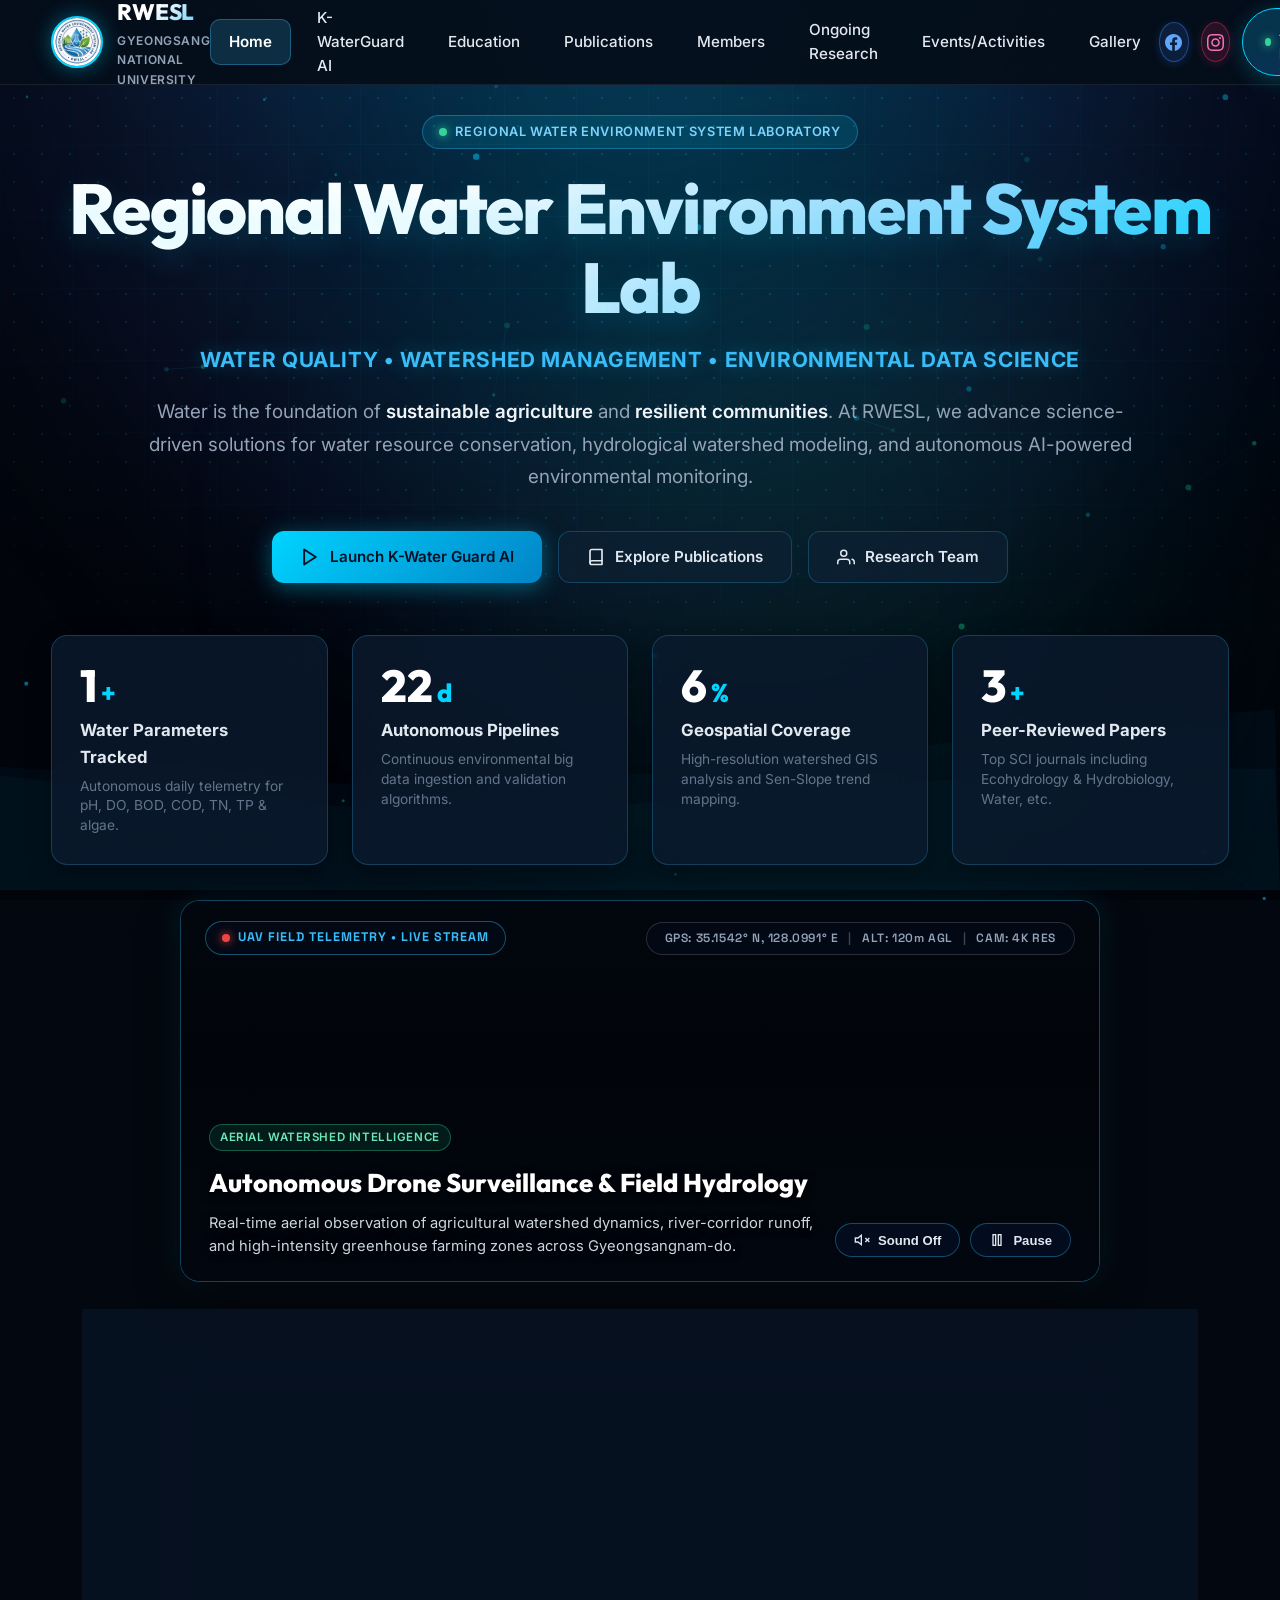
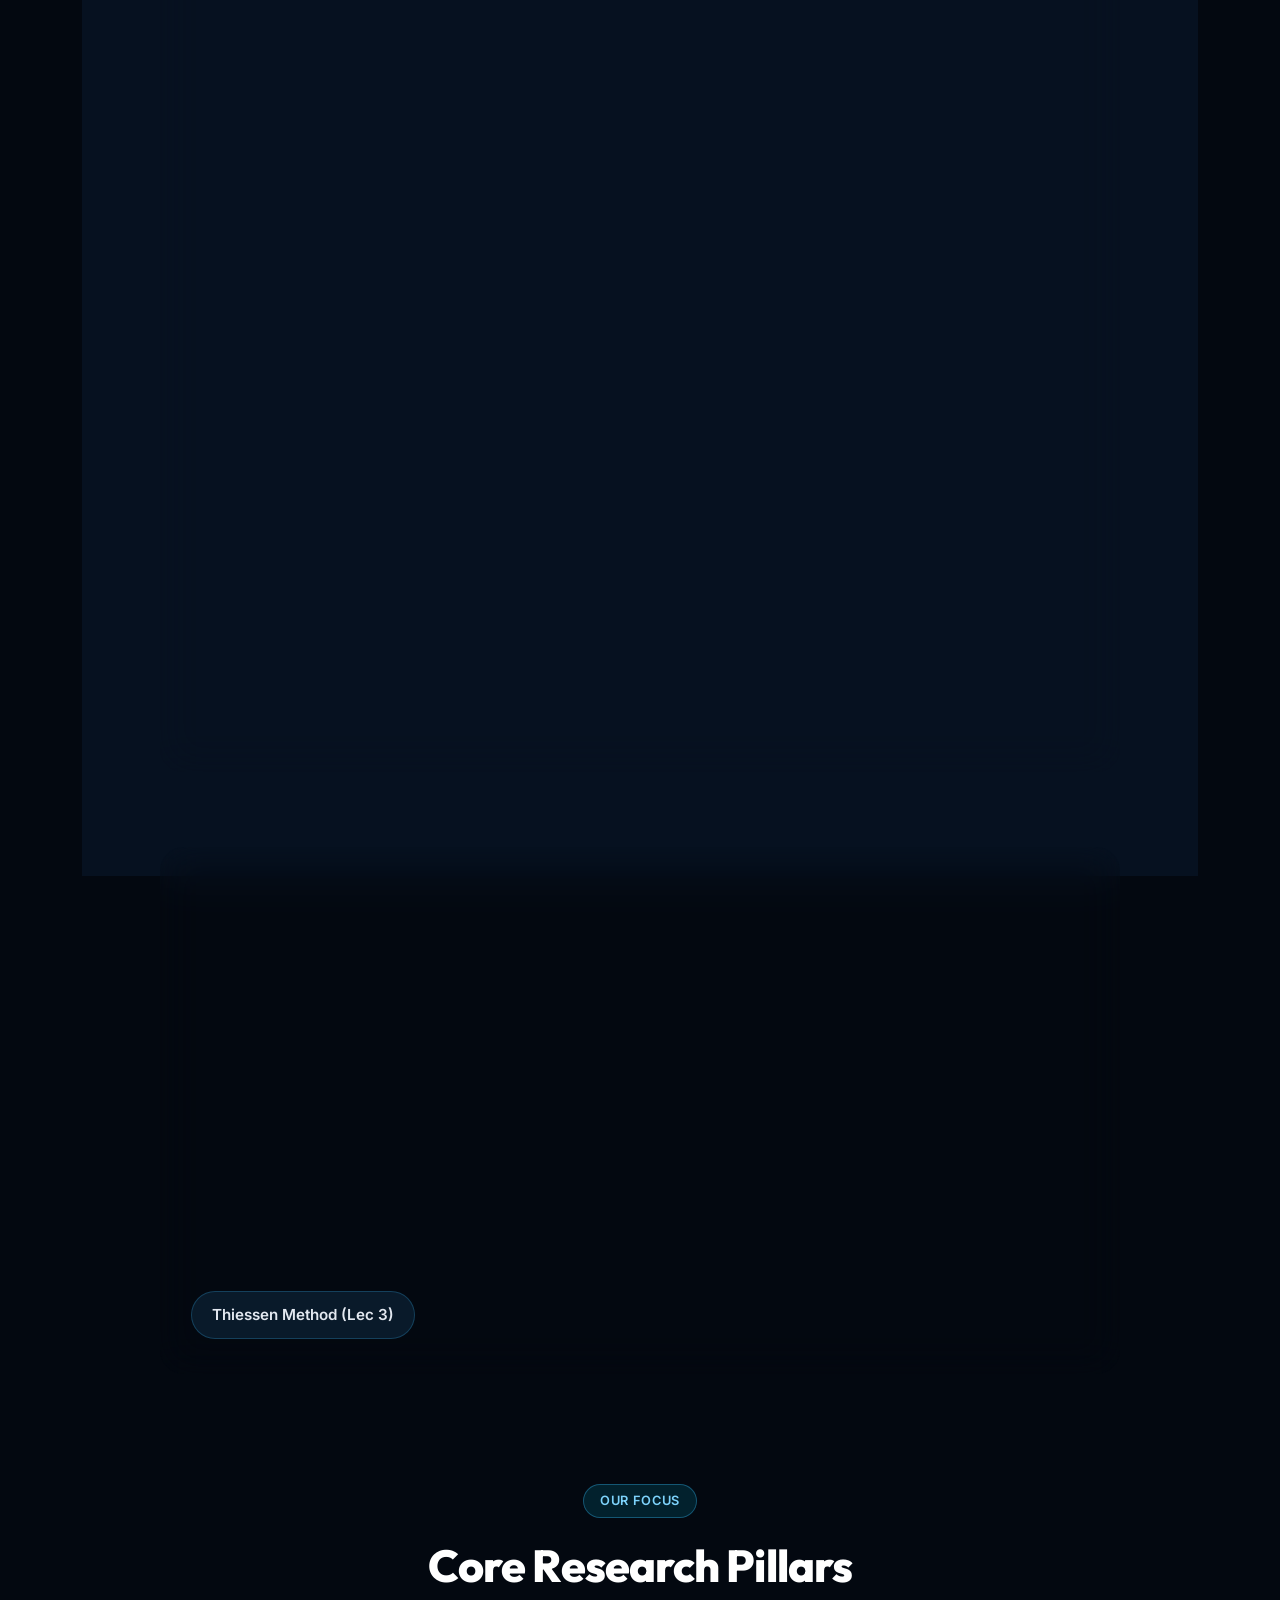
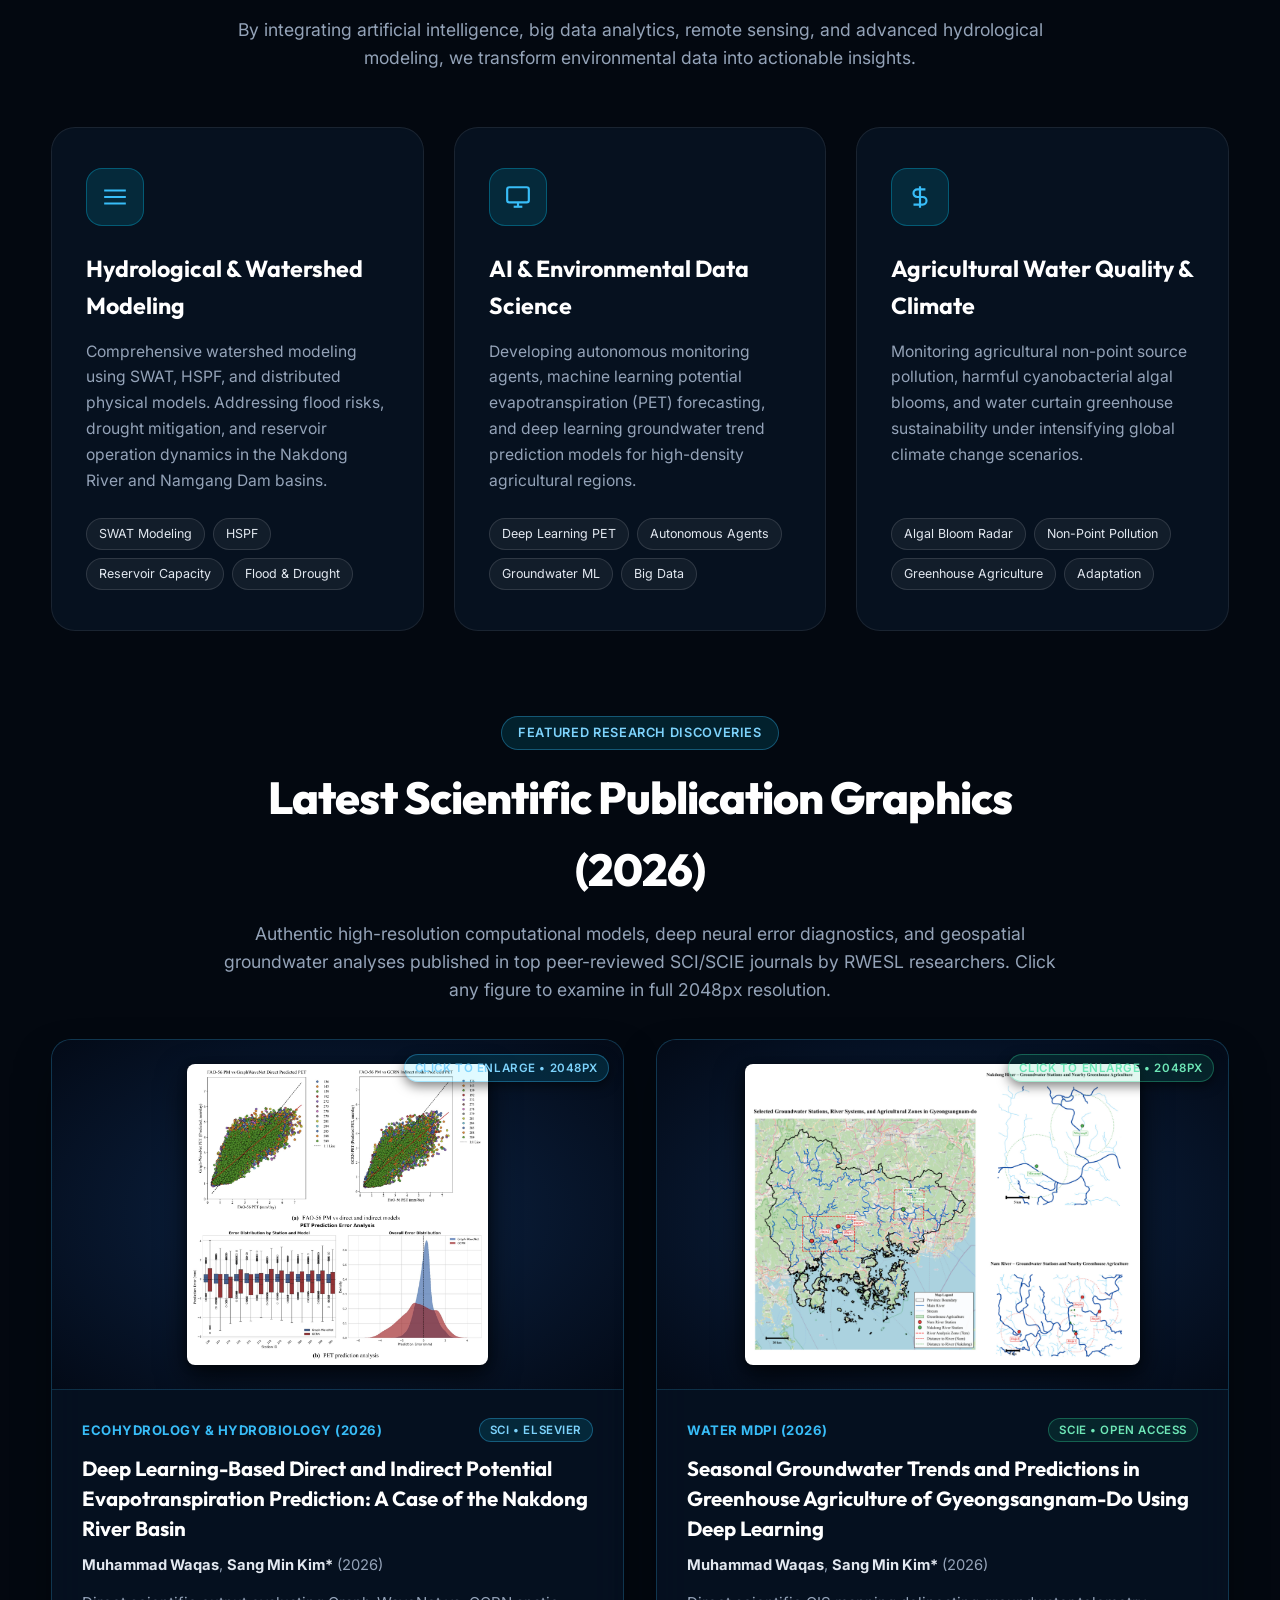
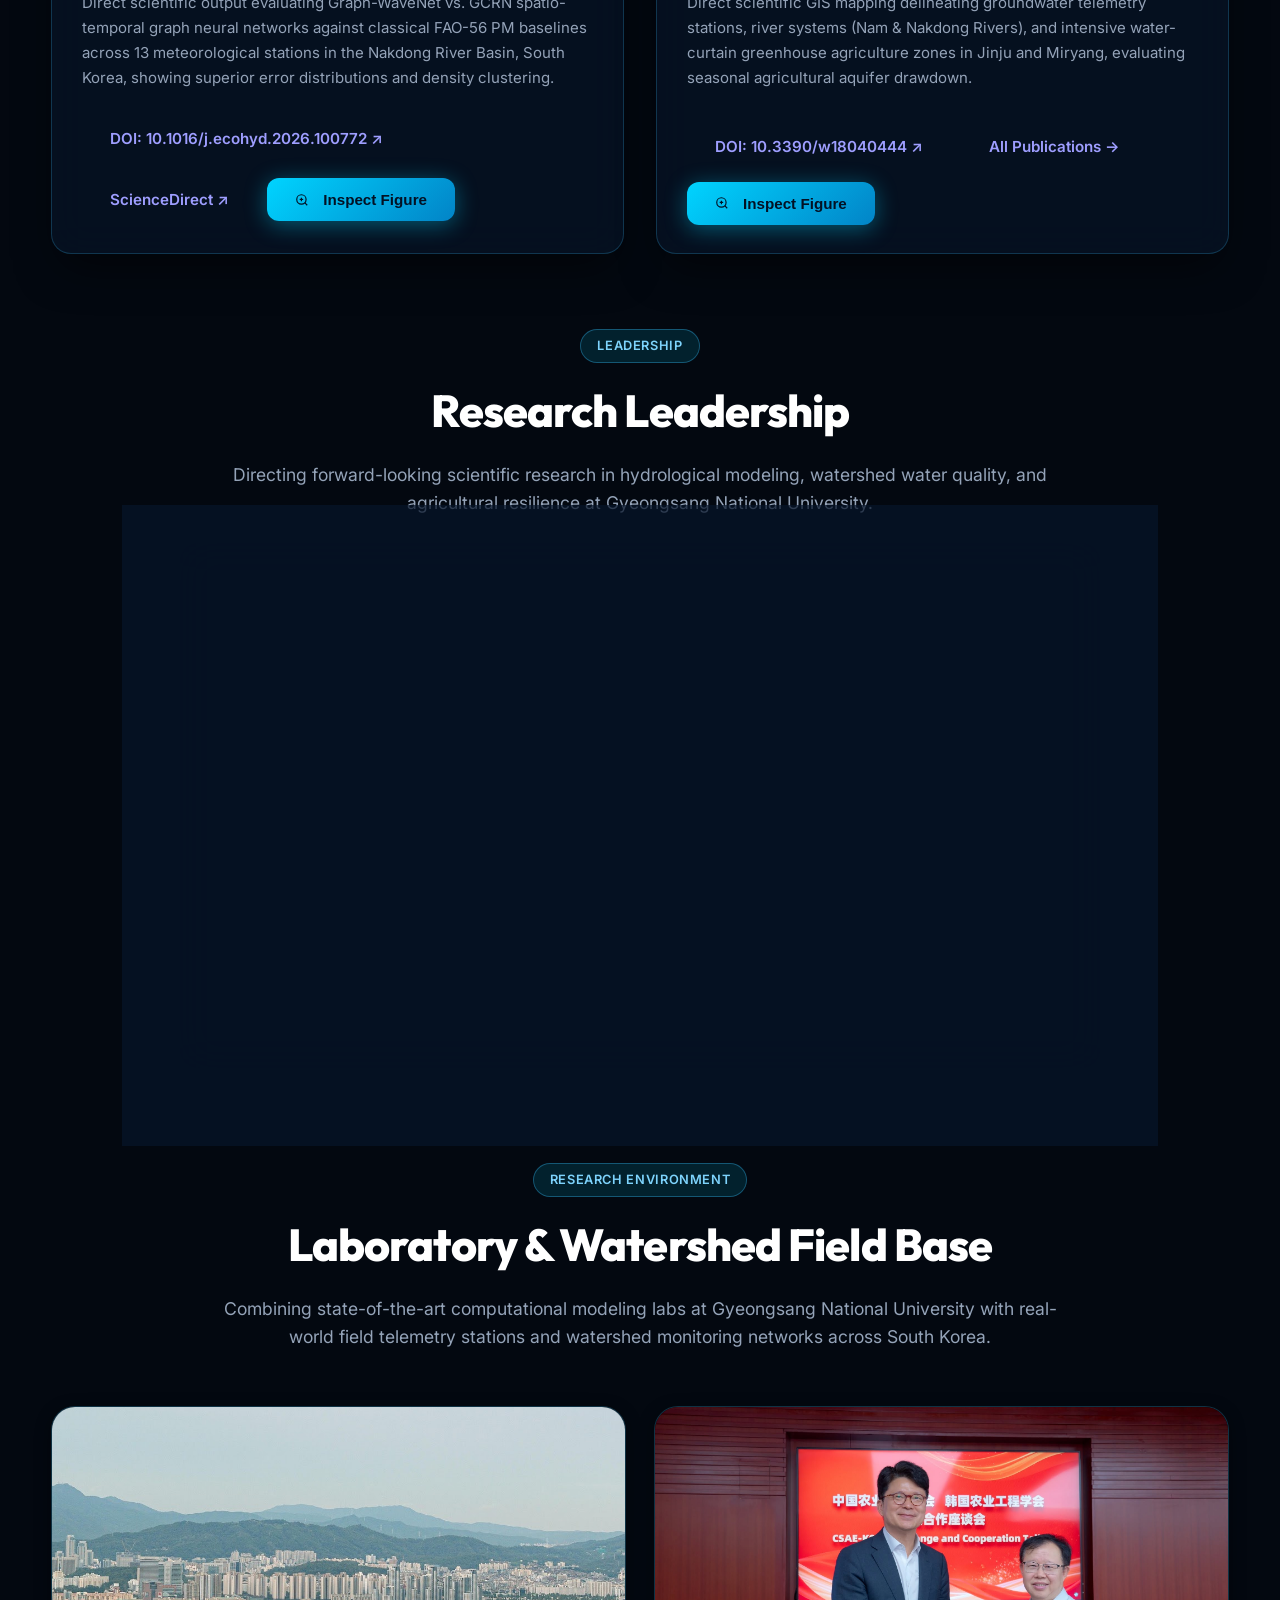
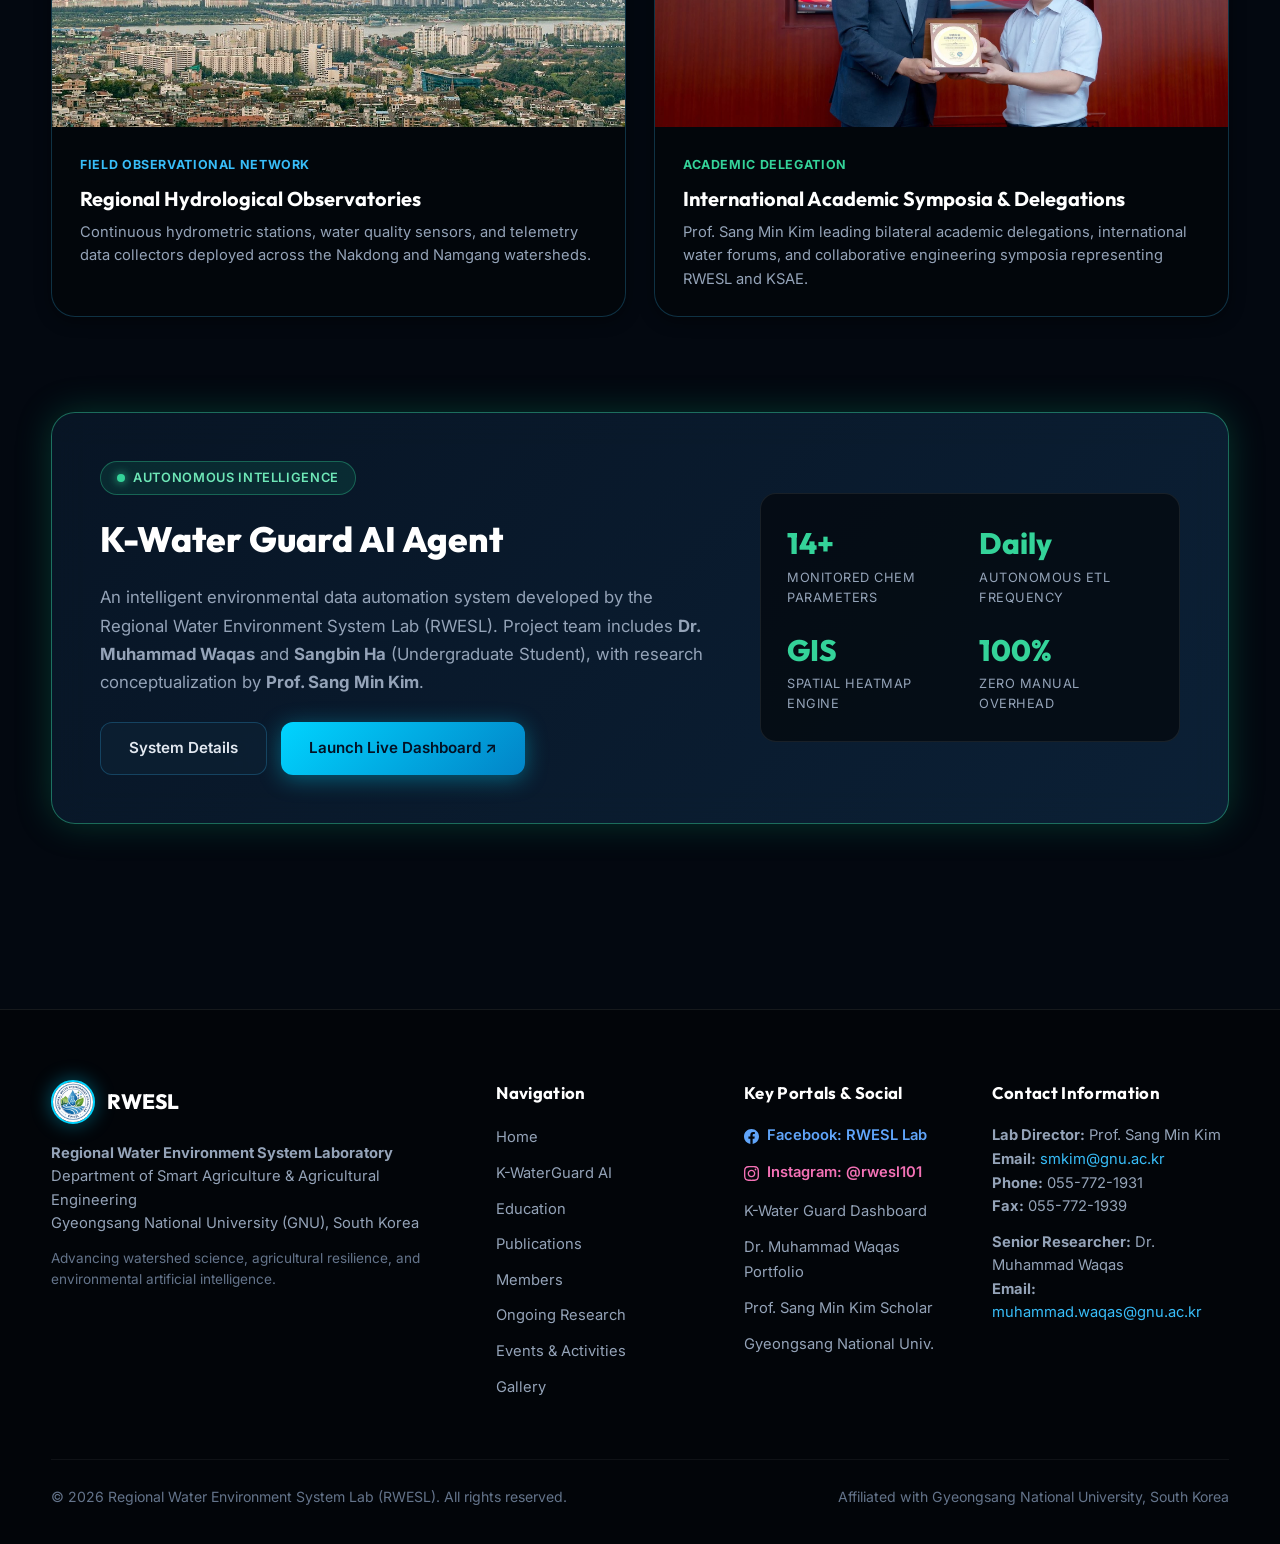
==== index.html @ 177d6a72 "Add Thiessen Polygon Method video, PPT, and Excel; organize compact lecture modules 01-04 with downl" ====
<!DOCTYPE html>
<html lang="en">
<head>
  <meta charset="UTF-8">
  <meta name="viewport" content="width=device-width, initial-scale=1.0">
  <meta name="description" content="Regional Water Environment System Lab (RWESL) at Gyeongsang National University. AI-driven watershed management, hydrological modeling, and agricultural water quality.">
  <title>RWESL | Regional Water Environment System Lab - Gyeongsang National University</title>
  
  <link rel="preconnect" href="https://fonts.googleapis.com">
  <link rel="preconnect" href="https://fonts.gstatic.com" crossorigin>
  <link href="https://fonts.googleapis.com/css2?family=Inter:wght@400;500;600;700&family=Outfit:wght@500;600;700;800;900&family=Space+Grotesk:wght@500;700&display=swap" rel="stylesheet">
  <link rel="stylesheet" href="assets/css/style.css">
  <style>
    /* Specific Home Page Enhancements */
    .hero-section {
      position: relative;
      padding: 30px 0 25px;
      overflow: hidden;
      min-height: auto;
      display: flex;
      flex-direction: column;
      align-items: center;
    }

    .hero-canvas {
      position: absolute;
      bottom: 0;
      left: 0;
      width: 100%;
      height: 100%;
      z-index: 1;
      opacity: 0.7;
      pointer-events: none;
    }

    .hero-content {
      position: relative;
      z-index: 2;
      text-align: center;
      max-width: 1300px;
      margin: 0 auto;
      width: 100%;
    }

    .hero-title {
      font-family: var(--font-heading);
      font-size: clamp(2.6rem, 5.5vw, 4.4rem);
      font-weight: 800;
      line-height: 1.12;
      letter-spacing: -0.025em;
      margin: 20px 0 16px;
      background: linear-gradient(135deg, #ffffff 30%, #7dd3fc 75%, var(--cyan-bright) 100%);
      -webkit-background-clip: text;
      -webkit-text-fill-color: transparent;
      text-shadow: 0 10px 30px rgba(0, 212, 255, 0.15);
    }

    .hero-tagline {
      font-size: 1.3rem;
      font-weight: 700;
      color: var(--cyan);
      letter-spacing: 0.03em;
      margin-bottom: 20px;
      text-transform: uppercase;
      text-shadow: 0 0 20px rgba(0, 212, 255, 0.3);
    }

    .hero-desc {
      font-size: 1.18rem;
      line-height: 1.7;
      color: var(--text-muted);
      max-width: 1000px;
      margin: 0 auto 38px;
    }

    .hero-desc strong {
      color: #f1f5f9;
      font-weight: 600;
    }

    .hero-cta {
      display: flex;
      justify-content: center;
      gap: 16px;
      flex-wrap: wrap;
      margin-bottom: 52px;
    }

    /* Stats Grid - 4 Columns Across Full Width */
    .stats-container {
      display: grid;
      grid-template-columns: repeat(4, 1fr);
      gap: 24px;
      margin-top: 25px;
      width: 100%;
    }

    @media (max-width: 1200px) {
      .stats-container {
        grid-template-columns: repeat(2, 1fr);
      }
    }

    @media (max-width: 640px) {
      .stats-container {
        grid-template-columns: 1fr;
      }
    }

    .stat-box {
      background: var(--bg-card);
      border: 1px solid var(--border-glass);
      border-radius: var(--radius-md);
      padding: 28px;
      backdrop-filter: blur(16px);
      -webkit-backdrop-filter: blur(16px);
      text-align: left;
      transition: var(--transition);
      box-shadow: 0 8px 24px rgba(0, 0, 0, 0.4);
    }

    .stat-box:hover {
      border-color: var(--border-glow);
      transform: translateY(-4px);
      box-shadow: var(--shadow-glow);
    }

    .stat-number {
      font-family: var(--font-heading);
      font-size: 2.8rem;
      font-weight: 800;
      color: #ffffff;
      line-height: 1;
      margin-bottom: 8px;
      display: flex;
      align-items: baseline;
      gap: 4px;
    }

    .stat-suffix {
      color: var(--cyan-bright);
      font-size: 1.6rem;
    }

    .stat-title {
      font-weight: 700;
      color: var(--text-secondary);
      font-size: 1.05rem;
      margin-bottom: 6px;
    }

    .stat-detail {
      font-size: 0.86rem;
      color: var(--text-dim);
      line-height: 1.45;
    }

    /* Section Styling */
    .section-py {
      padding: 85px 0;
      position: relative;
    }

    .section-header {
      text-align: center;
      max-width: 860px;
      margin: 0 auto 55px;
    }

    .section-title {
      font-family: var(--font-heading);
      font-size: clamp(2.2rem, 3.5vw, 3rem);
      font-weight: 800;
      letter-spacing: -0.02em;
      color: #ffffff;
      margin-top: 12px;
      margin-bottom: 14px;
    }

    .section-subtitle {
      font-size: 1.1rem;
      color: var(--text-muted);
      line-height: 1.6;
    }

    /* Pillars Grid - 3 Large Columns */
    .pillars-grid {
      display: grid;
      grid-template-columns: repeat(3, 1fr);
      gap: 30px;
      width: 100%;
    }

    @media (max-width: 1080px) {
      .pillars-grid {
        grid-template-columns: 1fr;
      }
    }

    .pillar-card {
      background: var(--bg-surface);
      border: 1px solid var(--border-subtle);
      border-radius: var(--radius-lg);
      padding: 40px 34px;
      backdrop-filter: blur(16px);
      -webkit-backdrop-filter: blur(16px);
      transition: var(--transition);
      position: relative;
      display: flex;
      flex-direction: column;
    }

    .pillar-card:hover {
      border-color: var(--border-glow);
      transform: translateY(-5px);
      box-shadow: var(--shadow-glow);
    }

    .pillar-icon {
      width: 58px;
      height: 58px;
      border-radius: 16px;
      background: rgba(0, 212, 255, 0.12);
      border: 1px solid rgba(0, 212, 255, 0.3);
      display: flex;
      align-items: center;
      justify-content: center;
      color: var(--cyan);
      margin-bottom: 24px;
    }

    .pillar-title {
      font-family: var(--font-heading);
      font-size: 1.45rem;
      font-weight: 700;
      color: #ffffff;
      margin-bottom: 14px;
    }

    .pillar-text {
      color: var(--text-muted);
      font-size: 0.98rem;
      line-height: 1.65;
      margin-bottom: 24px;
      flex-grow: 1;
    }

    .pillar-tags {
      display: flex;
      flex-wrap: wrap;
      gap: 8px;
    }

    .pillar-tag {
      font-size: 0.78rem;
      padding: 5px 12px;
      background: rgba(255, 255, 255, 0.05);
      border: 1px solid rgba(255, 255, 255, 0.12);
      border-radius: var(--radius-pill);
      color: var(--text-secondary);
    }

    /* Agent Live Banner Section */
    .agent-highlight-banner {
      background: linear-gradient(135deg, rgba(8, 22, 38, 0.94) 0%, rgba(12, 34, 56, 0.94) 100%);
      border: 1px solid var(--border-emerald);
      border-radius: var(--radius-lg);
      padding: 48px;
      display: grid;
      grid-template-columns: 1.6fr 1.1fr;
      gap: 50px;
      align-items: center;
      box-shadow: var(--shadow-emerald);
      backdrop-filter: blur(18px);
      -webkit-backdrop-filter: blur(18px);
    }

    .agent-banner-left h3 {
      font-family: var(--font-heading);
      font-size: 2.2rem;
      font-weight: 800;
      color: #ffffff;
      margin: 16px 0;
    }

    .agent-banner-left p {
      color: var(--text-muted);
      font-size: 1.05rem;
      line-height: 1.68;
      margin-bottom: 26px;
    }

    .agent-banner-stats {
      display: grid;
      grid-template-columns: 1fr 1fr;
      gap: 18px;
      background: rgba(4, 9, 14, 0.75);
      border: 1px solid var(--border-subtle);
      border-radius: var(--radius-md);
      padding: 26px;
    }

    .agent-metric-item {
      display: flex;
      flex-direction: column;
    }

    .agent-metric-val {
      font-family: var(--font-heading);
      font-size: 1.85rem;
      font-weight: 800;
      color: var(--emerald-bright);
    }

    .agent-metric-lbl {
      font-size: 0.8rem;
      color: var(--text-muted);
      text-transform: uppercase;
      letter-spacing: 0.04em;
    }

    /* Leadership Preview Grid on Home */
    .leadership-strip {
      display: grid;
      grid-template-columns: 1fr 1fr;
      gap: 30px;
      margin-top: 40px;
      width: 100%;
    }

    .lead-card {
      background: var(--bg-surface);
      border: 1px solid var(--border-glass);
      border-radius: var(--radius-md);
      padding: 28px;
      display: flex;
      align-items: center;
      gap: 24px;
      backdrop-filter: blur(16px);
      -webkit-backdrop-filter: blur(16px);
      transition: var(--transition);
    }

    .lead-card:hover {
      border-color: var(--cyan);
      transform: translateY(-4px);
      box-shadow: var(--shadow-glow);
    }

    .lead-avatar-wrap {
      width: 95px;
      height: 95px;
      border-radius: 20px;
      overflow: hidden;
      border: 2px solid var(--cyan-bright);
      box-shadow: 0 0 18px rgba(0, 212, 255, 0.3);
      flex-shrink: 0;
    }

    .lead-avatar-img {
      width: 100%;
      height: 100%;
      object-fit: cover;
    }

    @media (max-width: 992px) {
      .agent-highlight-banner {
        grid-template-columns: 1fr;
      }
      .leadership-strip {
        grid-template-columns: 1fr;
      }
    }
  </style>
</head>
<body>

  <!-- Full Screen Modern Hydrological & Telemetry Background -->
  <div class="page-bg-system">
    <canvas id="ambientCanvas"></canvas>
    <div class="bg-topo-overlay"></div>
    <div class="bg-radial-glow"></div>
    <div class="bg-secondary-glow"></div>
    <div class="bg-mesh-grid"></div>
  </div>

  <!-- Top Navigation Bar -->
  <header class="site-header">
    <div class="container">
      <div class="nav-wrap">
        <a href="index.html" class="brand-link">
          <img src="assets/images/rwesl_logo_circle.png" alt="RWESL Logo" class="brand-logo-img">
          <div class="brand-info">
            <span class="brand-title">RWESL</span>
            <span class="brand-sub">Gyeongsang National University</span>
          </div>
        </a>

        <ul class="nav-links">
          <li class="nav-item active"><a href="index.html">Home</a></li>
          <li class="nav-item"><a href="k-waterguard-ai.html">K-WaterGuard AI</a></li>
          <li class="nav-item"><a href="education.html">Education</a></li>
          <li class="nav-item"><a href="publications.html">Publications</a></li>
          <li class="nav-item"><a href="members.html">Members</a></li>
          <li class="nav-item"><a href="ongoing-research.html">Ongoing Research</a></li>
          <li class="nav-item"><a href="events.html">Events/Activities</a></li>
          <li class="nav-item"><a href="gallery.html">Gallery</a></li>
        </ul>

        <div class="nav-actions">
          <a href="https://www.facebook.com/profile.php?id=61585237073673" target="_blank" rel="noopener noreferrer" class="btn-nav-social" title="Follow RWESL on Facebook" aria-label="RWESL Facebook Page">
            <svg width="17" height="17" viewBox="0 0 24 24" fill="currentColor">
              <path d="M24 12.073c0-6.627-5.373-12-12-12s-12 5.373-12 12c0 5.99 4.388 10.954 10.125 11.854v-8.385H7.078v-3.47h3.047V9.43c0-3.007 1.792-4.669 4.533-4.669 1.312 0 2.686.235 2.686.235v2.953H15.83c-1.491 0-1.956.925-1.956 1.874v2.25h3.328l-.532 3.47h-2.796v8.385C19.612 23.027 24 18.062 24 12.073z"/>
            </svg>
          </a>
          <a href="https://www.instagram.com/rwesl101/" target="_blank" rel="noopener noreferrer" class="btn-nav-social btn-nav-insta" title="Follow RWESL on Instagram" aria-label="RWESL Instagram Page">
            <svg width="17" height="17" viewBox="0 0 24 24" fill="currentColor">
              <path d="M12 2.163c3.204 0 3.584.012 4.85.07 3.252.148 4.771 1.691 4.919 4.919.058 1.265.069 1.645.069 4.849 0 3.205-.012 3.584-.069 4.849-.149 3.225-1.664 4.771-4.919 4.919-1.266.058-1.644.07-4.85.07-3.204 0-3.584-.012-4.849-.07-3.26-.149-4.771-1.699-4.919-4.92-.058-1.265-.07-1.644-.07-4.849 0-3.204.013-3.583.07-4.849.149-3.227 1.664-4.771 4.919-4.919 1.266-.057 1.645-.069 4.849-.069zm0-2.163c-3.259 0-3.667.014-4.947.072-4.358.2-6.78 2.618-6.98 6.98-.059 1.281-.073 1.689-.073 4.948 0 3.259.014 3.668.072 4.948.2 4.358 2.618 6.78 6.98 6.98 1.281.058 1.689.072 4.948.072 3.259 0 3.668-.014 4.948-.072 4.354-.2 6.782-2.618 6.979-6.98.059-1.28.073-1.689.073-4.948 0-3.259-.014-3.667-.072-4.947-.196-4.354-2.617-6.78-6.979-6.98-1.281-.059-1.69-.073-4.949-.073zm0 5.838c-3.403 0-6.162 2.759-6.162 6.162s2.759 6.163 6.162 6.163 6.162-2.759 6.162-6.163c0-3.403-2.759-6.162-6.162-6.162zm0 10.162c-2.209 0-4-1.79-4-4 0-2.209 1.791-4 4-4s4 1.791 4 4c0 2.21-1.791 4-4 4zm6.406-11.845c-.796 0-1.441.645-1.441 1.44s.645 1.44 1.441 1.44c.795 0 1.439-.645 1.439-1.44s-.644-1.44-1.439-1.44z"/>
            </svg>
          </a>
          <a href="https://muhammadwaqas07171991-tech.github.io/k-waterguard-dashboard/" target="_blank" rel="noopener noreferrer" class="btn-nav-agent">
            <span class="pulse-indicator"></span>
            AI Agent Dashboard
          </a>
        </div>
      </div>
    </div>
  </header>

  <main class="main-content">
    


    <!-- Hero Section -->
    <section class="hero-section">
      <canvas id="waveCanvas" class="hero-canvas"></canvas>

      <div class="container hero-content">
        <div class="badge badge-cyan">
          <span class="pulse-indicator"></span>
          Regional Water Environment System Laboratory
        </div>

        <h1 class="hero-title">Regional Water Environment System Lab</h1>
        <div class="hero-tagline">Water Quality • Watershed Management • Environmental Data Science</div>

        <p class="hero-desc">
          Water is the foundation of <strong>sustainable agriculture</strong> and <strong>resilient communities</strong>. At RWESL, we advance science-driven solutions for water resource conservation, hydrological watershed modeling, and autonomous AI-powered environmental monitoring.
        </p>

        <div class="hero-cta">
          <a href="https://muhammadwaqas07171991-tech.github.io/k-waterguard-dashboard/" target="_blank" rel="noopener noreferrer" class="btn btn-primary">
            <svg width="20" height="20" viewBox="0 0 24 24" fill="none" stroke="currentColor" stroke-width="2.2" stroke-linecap="round" stroke-linejoin="round">
              <polygon points="5 3 19 12 5 21 5 3"/>
            </svg>
            Launch K-Water Guard AI
          </a>
          <a href="publications.html" class="btn btn-secondary">
            <svg width="18" height="18" viewBox="0 0 24 24" fill="none" stroke="currentColor" stroke-width="2.2" stroke-linecap="round" stroke-linejoin="round">
              <path d="M4 19.5A2.5 2.5 0 0 1 6.5 17H20"/>
              <path d="M6.5 2H20v20H6.5A2.5 2.5 0 0 1 4 19.5v-15A2.5 2.5 0 0 1 6.5 2z"/>
            </svg>
            Explore Publications
          </a>
          <a href="members.html" class="btn btn-secondary">
            <svg width="18" height="18" viewBox="0 0 24 24" fill="none" stroke="currentColor" stroke-width="2" stroke-linecap="round" stroke-linejoin="round">
              <path d="M17 21v-2a4 4 0 0 0-4-4H5a4 4 0 0 0-4 4v2"/>
              <circle cx="9" cy="7" r="4"/>
              <path d="M23 21v-2a4 4 0 0 0-3-3.87"/>
            </svg>
            Research Team
          </a>
        </div>

        <!-- 4 Stats Counters Spanning Full Width -->
        <div class="stats-container">
          <div class="stat-box">
            <div class="stat-number"><span class="counter" data-target="14">0</span><span class="stat-suffix">+</span></div>
            <div class="stat-title">Water Parameters Tracked</div>
            <div class="stat-detail">Autonomous daily telemetry for pH, DO, BOD, COD, TN, TP & algae.</div>
          </div>

          <div class="stat-box">
            <div class="stat-number"><span class="counter" data-target="365">0</span><span class="stat-suffix">d</span></div>
            <div class="stat-title">Autonomous Pipelines</div>
            <div class="stat-detail">Continuous environmental big data ingestion and validation algorithms.</div>
          </div>

          <div class="stat-box">
            <div class="stat-number"><span class="counter" data-target="100">0</span><span class="stat-suffix">%</span></div>
            <div class="stat-title">Geospatial Coverage</div>
            <div class="stat-detail">High-resolution watershed GIS analysis and Sen-Slope trend mapping.</div>
          </div>

          <div class="stat-box">
            <div class="stat-number"><span class="counter" data-target="50">0</span><span class="stat-suffix">+</span></div>
            <div class="stat-title">Peer-Reviewed Papers</div>
            <div class="stat-detail">Top SCI journals including Ecohydrology & Hydrobiology, Water, etc.</div>
          </div>
        </div>
      </div>
    </section>

    <!-- Aerial Drone & Watershed Field Telemetry Showcase -->
    <section class="drone-video-section">
      <div class="container">
        <div class="drone-video-card">
          <div class="drone-video-wrapper">
            <video class="drone-video-player" id="dronePlayer" autoplay loop muted playsinline preload="auto">
              <source src="assets/videos/bg-drone.mp4" type="video/mp4">
              Your browser does not support the video tag.
            </video>
            
            <!-- Tech HUD Telemetry Overlays -->
            <div class="drone-hud-top">
              <div class="drone-hud-badge">
                <span class="live-rec-dot"></span>
                <span>UAV FIELD TELEMETRY • LIVE STREAM</span>
              </div>
              <div class="drone-hud-coords">
                <span>GPS: 35.1542° N, 128.0991° E</span>
                <span class="hud-sep">|</span>
                <span>ALT: 120m AGL</span>
                <span class="hud-sep">|</span>
                <span>CAM: 4K RES</span>
              </div>
            </div>

            <div class="drone-hud-bottom">
              <div class="drone-hud-info">
                <div class="badge badge-emerald" style="font-size: 0.72rem; padding: 3px 10px; margin-bottom: 6px;">Aerial Watershed Intelligence</div>
                <h3 class="drone-hud-title">Autonomous Drone Surveillance & Field Hydrology</h3>
                <p class="drone-hud-desc">
                  Real-time aerial observation of agricultural watershed dynamics, river-corridor runoff, and high-intensity greenhouse farming zones across Gyeongsangnam-do.
                </p>
              </div>
              <div class="drone-hud-controls">
                <button class="drone-btn" id="droneMuteBtn" onclick="toggleDroneAudio()" title="Toggle Audio">
                  <svg width="16" height="16" viewBox="0 0 24 24" fill="none" stroke="currentColor" stroke-width="2" id="droneMuteIcon">
                    <path d="M11 5L6 9H2v6h4l5 4V5z"/>
                    <line x1="23" y1="9" x2="17" y2="15"/>
                    <line x1="17" y1="9" x2="23" y2="15"/>
                  </svg>
                  <span id="droneMuteText">Sound Off</span>
                </button>
                <button class="drone-btn" id="dronePlayBtn" onclick="toggleDronePlay()" title="Play/Pause">
                  <svg width="16" height="16" viewBox="0 0 24 24" fill="none" stroke="currentColor" stroke-width="2" id="dronePlayIcon">
                    <rect x="6" y="4" width="4" height="16"></rect>
                    <rect x="14" y="4" width="4" height="16"></rect>
                  </svg>
                  <span id="dronePlayText">Pause</span>
                </button>
              </div>
            </div>
          </div>
        </div>
      </div>
    </section>

    <!-- Television & Media Spotlight: MBC Gyeongnam News Broadcast -->
    <section class="broadcast-section" id="media-spotlight">
      <div class="container">
        <div class="broadcast-card">
          <div class="broadcast-card-header">
            <div class="broadcast-badge-pill">
              <span class="live-rec-dot"></span>
              <span>MBC 경남 NEWS SPECIAL • TELEVISION BROADCAST</span>
            </div>
            <h2 class="section-title" style="margin-top: 6px; margin-bottom: 10px;">MBC 경남 TV News Spotlight: RWESL & AI Water Guard</h2>
            <p class="section-subtitle" style="max-width: 820px; margin: 0 auto;">
              Broadcast investigative news coverage on the <strong>Regional Water Environment System Lab (RWESL)</strong> at Gyeongsang National University, demonstrating real-time autonomous watershed intelligence, Namgang Dam basin management, and AI early-warning telemetry.
            </p>
          </div>

          <div class="broadcast-video-wrapper">
            <video class="broadcast-video-player" id="mbcPlayer" controls playsinline preload="metadata">
              <source src="assets/videos/mbc_gyeongnam_news.mp4" type="video/mp4">
              <source src="https://muhammadwaqas07171991-tech.github.io/rwesl-/assets/videos/mbc_gyeongnam_news.mp4" type="video/mp4">
              Your browser does not support the video tag.
            </video>
          </div>

          <div class="broadcast-meta-grid">
            <div class="broadcast-meta-item">
              <div class="broadcast-meta-label">Broadcaster</div>
              <div class="broadcast-meta-val">MBC 경남 (MBC Gyeongnam)</div>
            </div>
            <div class="broadcast-meta-item">
              <div class="broadcast-meta-label">Watershed Focus</div>
              <div class="broadcast-meta-val">Namgang Dam & Nakdong River</div>
            </div>
            <div class="broadcast-meta-item">
              <div class="broadcast-meta-label">Core System</div>
              <div class="broadcast-meta-val">K-Water Guard AI Telemetry</div>
            </div>
            <div class="broadcast-meta-item">
              <div class="broadcast-meta-label">Institution</div>
              <div class="broadcast-meta-val">Gyeongsang Nat'l Univ. (RWESL)</div>
            </div>
          </div>
        </div>
      </div>
    </section>

    <!-- Scientific Education & DAD Spotlight Banner -->
    <section class="broadcast-section" id="education-spotlight" style="padding-top: 15px; padding-bottom: 25px;">
      <div class="container">
        <div class="broadcast-card" style="border-color: rgba(0, 212, 255, 0.35); background: linear-gradient(135deg, rgba(8, 22, 38, 0.94) 0%, rgba(12, 34, 56, 0.94) 100%);">
          <div style="display: grid; grid-template-columns: 1.25fr 1fr; gap: 40px; align-items: center;">
            <div>
              <div class="broadcast-badge-pill" style="border-color: rgba(16, 185, 129, 0.45); color: #6ee7b7; margin-bottom: 14px;">
                <span class="live-rec-dot" style="background-color: #10b981; box-shadow: 0 0 10px #10b981;"></span>
                <span>EDUCATION PORTAL • 4 HYDROLOGY MODULES</span>
              </div>
              <h2 style="font-family: var(--font-heading); font-size: clamp(1.6rem, 2.8vw, 2.2rem); font-weight: 800; color: #ffffff; line-height: 1.25; margin-bottom: 14px;">
                🎬 Visual Hydrology, Thiessen Polygons & DAD 🌧️💧📊
              </h2>
              <p style="color: var(--text-muted); font-size: 0.98rem; line-height: 1.68; margin-bottom: 24px;">
                Explore our dedicated <strong>Education</strong> portal featuring scientific video lectures, PowerPoint presentations, and applied Excel practice models for <strong>Water Cycle Dynamics</strong>, <strong>Precipitation Estimation</strong>, <strong>Thiessen Polygon Method</strong>, and <strong>Depth–Area–Duration (DAD) Analysis</strong>.
              </p>
              <div style="display: flex; gap: 12px; flex-wrap: wrap;">
                <a href="education.html" class="btn btn-primary" style="display: inline-flex; align-items: center; gap: 8px; padding: 11px 24px; border-radius: 9999px; font-weight: 700;">
                  <span>Explore Courseware (4)</span>
                  <svg width="16" height="16" viewBox="0 0 24 24" fill="none" stroke="currentColor" stroke-width="2.5"><polyline points="9 18 15 12 9 6"></polyline></svg>
                </a>
                <a href="education.html#lecture-03" class="btn btn-secondary" style="display: inline-flex; align-items: center; gap: 8px; padding: 11px 20px; border-radius: 9999px; font-weight: 600;">
                  <span>Thiessen Method (Lec 3)</span>
                </a>
              </div>
            </div>
            
            <div>
              <a href="education.html" style="display: block; position: relative; border-radius: 16px; overflow: hidden; border: 1px solid rgba(56, 189, 248, 0.4); box-shadow: 0 18px 45px rgba(0, 0, 0, 0.7); text-decoration: none; group: hover;">
                <img src="assets/images/thiessen_screens/screen_01_watershed_gauges.webp" alt="Thiessen Polygon Method & Hydrology Courseware Preview" style="width: 100%; height: auto; aspect-ratio: 16 / 9; object-fit: cover; display: block; transition: transform 0.4s ease;">
                <div style="position: absolute; inset: 0; background: rgba(3, 11, 24, 0.42); display: flex; flex-direction: column; align-items: center; justify-content: center; gap: 10px; transition: background 0.3s ease;">
                  <div style="width: 62px; height: 62px; border-radius: 50%; background: rgba(0, 212, 255, 0.92); display: flex; align-items: center; justify-content: center; color: #030712; box-shadow: 0 0 28px rgba(0, 212, 255, 0.75);">
                    <svg width="24" height="24" viewBox="0 0 24 24" fill="currentColor"><polygon points="6 3 20 12 6 21 6 3"></polygon></svg>
                  </div>
                  <span style="background: rgba(3, 11, 24, 0.85); color: #38bdf8; font-size: 0.76rem; font-weight: 700; padding: 4px 12px; border-radius: 9999px; border: 1px solid rgba(56, 189, 248, 0.4); text-transform: uppercase; letter-spacing: 0.05em;">
                    Explore Video & Materials ↗
                  </span>
                </div>
              </a>
            </div>
          </div>
        </div>
      </div>
    </section>

    <!-- Core Research Pillars (Full Width 3 Columns) -->
    <section class="section-py">
      <div class="container">
        <div class="section-header">
          <div class="badge badge-cyan">Our Focus</div>
          <h2 class="section-title">Core Research Pillars</h2>
          <p class="section-subtitle">
            By integrating artificial intelligence, big data analytics, remote sensing, and advanced hydrological modeling, we transform environmental data into actionable insights.
          </p>
        </div>

        <div class="pillars-grid">
          <!-- Pillar 1 -->
          <div class="pillar-card">
            <div class="pillar-icon">
              <svg width="26" height="26" viewBox="0 0 24 24" fill="none" stroke="currentColor" stroke-width="2">
                <path d="M2 12h20M2 6h20M2 18h20"/>
              </svg>
            </div>
            <h3 class="pillar-title">Hydrological & Watershed Modeling</h3>
            <p class="pillar-text">
              Comprehensive watershed modeling using SWAT, HSPF, and distributed physical models. Addressing flood risks, drought mitigation, and reservoir operation dynamics in the Nakdong River and Namgang Dam basins.
            </p>
            <div class="pillar-tags">
              <span class="pillar-tag">SWAT Modeling</span>
              <span class="pillar-tag">HSPF</span>
              <span class="pillar-tag">Reservoir Capacity</span>
              <span class="pillar-tag">Flood & Drought</span>
            </div>
          </div>

          <!-- Pillar 2 -->
          <div class="pillar-card">
            <div class="pillar-icon">
              <svg width="26" height="26" viewBox="0 0 24 24" fill="none" stroke="currentColor" stroke-width="2">
                <rect x="2" y="3" width="20" height="14" rx="2" ry="2"/>
                <line x1="8" y1="21" x2="16" y2="21"/>
                <line x1="12" y1="17" x2="12" y2="21"/>
              </svg>
            </div>
            <h3 class="pillar-title">AI & Environmental Data Science</h3>
            <p class="pillar-text">
              Developing autonomous monitoring agents, machine learning potential evapotranspiration (PET) forecasting, and deep learning groundwater trend prediction models for high-density agricultural regions.
            </p>
            <div class="pillar-tags">
              <span class="pillar-tag">Deep Learning PET</span>
              <span class="pillar-tag">Autonomous Agents</span>
              <span class="pillar-tag">Groundwater ML</span>
              <span class="pillar-tag">Big Data</span>
            </div>
          </div>

          <!-- Pillar 3 -->
          <div class="pillar-card">
            <div class="pillar-icon">
              <svg width="26" height="26" viewBox="0 0 24 24" fill="none" stroke="currentColor" stroke-width="2">
                <path d="M12 2v20M17 5H9.5a3.5 3.5 0 0 0 0 7h5a3.5 3.5 0 0 1 0 7H6"/>
              </svg>
            </div>
            <h3 class="pillar-title">Agricultural Water Quality & Climate</h3>
            <p class="pillar-text">
              Monitoring agricultural non-point source pollution, harmful cyanobacterial algal blooms, and water curtain greenhouse sustainability under intensifying global climate change scenarios.
            </p>
            <div class="pillar-tags">
              <span class="pillar-tag">Algal Bloom Radar</span>
              <span class="pillar-tag">Non-Point Pollution</span>
              <span class="pillar-tag">Greenhouse Agriculture</span>
              <span class="pillar-tag">Adaptation</span>
            </div>
          </div>
        </div>

        <!-- Featured Findings from Latest Scientific Publications (2026) -->
        <div style="margin-top: 85px;">
          <div class="section-header" style="margin-bottom: 35px;">
            <div class="badge badge-cyan">Featured Research Discoveries</div>
            <h2 class="section-title">Latest Scientific Publication Graphics (2026)</h2>
            <p class="section-subtitle">
              Authentic high-resolution computational models, deep neural error diagnostics, and geospatial groundwater analyses published in top peer-reviewed SCI/SCIE journals by RWESL researchers. Click any figure to examine in full 2048px resolution.
            </p>
          </div>

          <div class="featured-papers-grid">

            <!-- Paper Graphic 1: Deep Learning PET Prediction (Ecohydrology & Hydrobiology 2026) -->
            <div class="paper-feature-card">
              <div class="paper-figure-wrapper" onclick="openLightbox('assets/images/publications/publications_27.jpg')" title="Click to view full high-resolution graphic (2048px)">
                <div class="figure-badge-overlay">
                  <span class="badge badge-cyan" style="font-size: 0.72rem; padding: 4px 10px; box-shadow: 0 4px 12px rgba(0,0,0,0.5);">Click to Enlarge • 2048px</span>
                </div>
                <img src="assets/images/publications/publications_27.jpg" alt="Deep Learning PET Error Analysis & Scatter Distributions (Ecohydrology & Hydrobiology 2026)" class="paper-figure-img">
              </div>
              <div class="paper-feature-content">
                <div class="paper-meta-row">
                  <span class="paper-journal-tag">Ecohydrology & Hydrobiology (2026)</span>
                  <span class="badge badge-cyan" style="font-size: 0.72rem; padding: 2px 10px;">SCI • Elsevier</span>
                </div>
                <h3 class="paper-feature-title">
                  Deep Learning-Based Direct and Indirect Potential Evapotranspiration Prediction: A Case of the Nakdong River Basin
                </h3>
                <div class="paper-authors-line">
                  <strong>Muhammad Waqas</strong>, <strong>Sang Min Kim*</strong> (2026)
                </div>
                <p class="paper-abstract-snippet">
                  Direct scientific output evaluating Graph-WaveNet vs. GCRN spatio-temporal graph neural networks against classical FAO-56 PM baselines across 13 meteorological stations in the Nakdong River Basin, South Korea, showing superior error distributions and density clustering.
                </p>
                <div class="paper-feature-actions">
                  <a href="https://doi.org/10.1016/j.ecohyd.2026.100772" target="_blank" rel="noopener noreferrer" class="btn btn-sm btn-outline">
                    DOI: 10.1016/j.ecohyd.2026.100772 ↗
                  </a>
                  <a href="https://www.sciencedirect.com/science/article/pii/S1642359326000467" target="_blank" rel="noopener noreferrer" class="btn btn-sm btn-outline">
                    ScienceDirect ↗
                  </a>
                  <button class="btn btn-sm btn-primary" onclick="openLightbox('assets/images/publications/publications_27.jpg')">
                    <svg width="14" height="14" viewBox="0 0 24 24" fill="none" stroke="currentColor" stroke-width="2" style="margin-right: 4px; vertical-align: -2px;">
                      <circle cx="11" cy="11" r="8"></circle>
                      <line x1="21" y1="21" x2="16.65" y2="16.65"></line>
                      <line x1="11" y1="8" x2="11" y2="14"></line>
                      <line x1="8" y1="11" x2="14" y2="11"></line>
                    </svg>
                    Inspect Figure
                  </button>
                </div>
              </div>
            </div>

            <!-- Paper Graphic 2: Groundwater Trends & Spatial Agriculture (Water MDPI 2026) -->
            <div class="paper-feature-card">
              <div class="paper-figure-wrapper" onclick="openLightbox('assets/images/publications/publications_30.jpg')" title="Click to view full high-resolution graphic (2048px)">
                <div class="figure-badge-overlay">
                  <span class="badge badge-emerald" style="font-size: 0.72rem; padding: 4px 10px; box-shadow: 0 4px 12px rgba(0,0,0,0.5);">Click to Enlarge • 2048px</span>
                </div>
                <img src="assets/images/publications/publications_30.jpg" alt="Groundwater Stations, River Systems, and Greenhouse Agriculture in Gyeongsangnam-do (Water MDPI 2026)" class="paper-figure-img">
              </div>
              <div class="paper-feature-content">
                <div class="paper-meta-row">
                  <span class="paper-journal-tag">Water MDPI (2026)</span>
                  <span class="badge badge-emerald" style="font-size: 0.72rem; padding: 2px 10px;">SCIE • Open Access</span>
                </div>
                <h3 class="paper-feature-title">
                  Seasonal Groundwater Trends and Predictions in Greenhouse Agriculture of Gyeongsangnam-Do Using Deep Learning
                </h3>
                <div class="paper-authors-line">
                  <strong>Muhammad Waqas</strong>, <strong>Sang Min Kim*</strong> (2026)
                </div>
                <p class="paper-abstract-snippet">
                  Direct scientific GIS mapping delineating groundwater telemetry stations, river systems (Nam & Nakdong Rivers), and intensive water-curtain greenhouse agriculture zones in Jinju and Miryang, evaluating seasonal agricultural aquifer drawdown.
                </p>
                <div class="paper-feature-actions">
                  <a href="https://doi.org/10.3390/w18040444" target="_blank" rel="noopener noreferrer" class="btn btn-sm btn-outline">
                    DOI: 10.3390/w18040444 ↗
                  </a>
                  <a href="publications.html" class="btn btn-sm btn-outline">
                    All Publications →
                  </a>
                  <button class="btn btn-sm btn-primary" onclick="openLightbox('assets/images/publications/publications_30.jpg')">
                    <svg width="14" height="14" viewBox="0 0 24 24" fill="none" stroke="currentColor" stroke-width="2" style="margin-right: 4px; vertical-align: -2px;">
                      <circle cx="11" cy="11" r="8"></circle>
                      <line x1="21" y1="21" x2="16.65" y2="16.65"></line>
                      <line x1="11" y1="8" x2="11" y2="14"></line>
                      <line x1="8" y1="11" x2="14" y2="11"></line>
                    </svg>
                    Inspect Figure
                  </button>
                </div>
              </div>
            </div>

          </div>
        </div>

        <!-- Leadership Spotlight on Home -->
        <div style="margin-top: 75px;">
          <div class="section-header" style="margin-bottom: 26px;">
            <div class="badge badge-cyan">Leadership</div>
            <h2 class="section-title">Research Leadership</h2>
            <p class="section-subtitle">
              Directing forward-looking scientific research in hydrological modeling, watershed water quality, and agricultural resilience at Gyeongsang National University.
            </p>
          </div>

          <div class="lead-spotlight-card">
            <div class="lead-spotlight-avatar">
              <img src="assets/images/team/prof_sang_min_kim.jpg" alt="Prof. Sang Min Kim" class="lead-spotlight-img">
              <div class="lead-spotlight-status">
                <span class="status-pulse-dot"></span>
                <span>PI & Lab Director</span>
              </div>
            </div>
            <div class="lead-spotlight-info">
              <div class="badge badge-cyan" style="font-size: 0.78rem; padding: 4px 12px; margin-bottom: 10px; align-self: flex-start;">Head of Laboratory • Principal Investigator</div>
              <h3 class="lead-spotlight-name">Prof. Sang Min Kim</h3>
              <div class="lead-spotlight-title">President, Korean Society of Agricultural Engineers (KSAE)</div>
              <div class="lead-spotlight-dept">Professor, Department of Agricultural Engineering, Gyeongsang National University (GNU)</div>
              <p class="lead-spotlight-bio">
                Prof. Sang Min Kim is the Director of the Regional Water Environment System Laboratory (RWESL). With extensive national and international leadership in hydrological modeling, watershed water quality management, non-point source pollution mitigation, and climate adaptation, he spearheads major research initiatives bridging environmental hydrology with smart agricultural systems across South Korea.
              </p>
              <div class="lead-spotlight-tags">
                <span class="pillar-tag">Watershed Hydrology</span>
                <span class="pillar-tag">SWAT & HSPF Modeling</span>
                <span class="pillar-tag">Water Curtain Agriculture</span>
                <span class="pillar-tag">Climate Change Adaptation</span>
                <span class="pillar-tag">KSAE Leadership</span>
              </div>
              <div class="lead-spotlight-actions">
                <a href="members.html" class="btn btn-sm btn-primary">
                  View Full Academic Profile & Scholar ↗
                </a>
                <a href="publications.html" class="btn btn-sm btn-outline">
                  View Research Publications
                </a>
              </div>
            </div>
          </div>
        </div>

      </div>
    </section>

    <!-- Field Facilities & Lab Research Base -->
    <section class="section-py" style="padding-top: 10px;">
      <div class="container">
        <div class="section-header">
          <div class="badge badge-cyan">Research Environment</div>
          <h2 class="section-title">Laboratory & Watershed Field Base</h2>
          <p class="section-subtitle">
            Combining state-of-the-art computational modeling labs at Gyeongsang National University with real-world field telemetry stations and watershed monitoring networks across South Korea.
          </p>
        </div>

        <div style="display: grid; grid-template-columns: repeat(auto-fit, minmax(420px, 1fr)); gap: 28px; width: 100%;">
          <div style="border-radius: var(--radius-lg); overflow: hidden; border: 1px solid var(--border-glass); background: #02060b; box-shadow: var(--shadow-sm);">
            <img src="assets/images/home/home_3.jpg" alt="RWESL Watershed Field Base Panorama" style="width: 100%; height: 320px; object-fit: cover; display: block;">
            <div style="padding: 24px 28px;">
              <span style="font-size: 0.78rem; font-weight: 700; color: var(--cyan); text-transform: uppercase; letter-spacing: 0.05em;">Field Observational Network</span>
              <h4 style="font-family: var(--font-heading); font-size: 1.25rem; font-weight: 700; color: #fff; margin: 6px 0;">Regional Hydrological Observatories</h4>
              <p style="font-size: 0.92rem; color: var(--text-muted); line-height: 1.6;">Continuous hydrometric stations, water quality sensors, and telemetry data collectors deployed across the Nakdong and Namgang watersheds.</p>
            </div>
          </div>

          <div style="border-radius: var(--radius-lg); overflow: hidden; border: 1px solid var(--border-glass); background: #02060b; box-shadow: var(--shadow-sm);">
            <img src="assets/images/events/events_activities_53.jpg" alt="Prof. Sang Min Kim with Academic Delegates at CSAE-KSAE Joint Symposium" style="width: 100%; height: 320px; object-fit: cover; display: block;">
            <div style="padding: 24px 28px;">
              <span style="font-size: 0.78rem; font-weight: 700; color: var(--emerald-bright); text-transform: uppercase; letter-spacing: 0.05em;">Academic Delegation</span>
              <h4 style="font-family: var(--font-heading); font-size: 1.25rem; font-weight: 700; color: #fff; margin: 6px 0;">International Academic Symposia & Delegations</h4>
              <p style="font-size: 0.92rem; color: var(--text-muted); line-height: 1.6;">Prof. Sang Min Kim leading bilateral academic delegations, international water forums, and collaborative engineering symposia representing RWESL and KSAE.</p>
            </div>
          </div>
        </div>
      </div>
    </section>

    <!-- Agent Spotlight Full Width -->
    <section class="section-py" style="padding-top: 10px;">
      <div class="container">
        <div class="agent-highlight-banner">
          <div class="agent-banner-left">
            <div class="badge badge-emerald">
              <span class="pulse-indicator"></span>
              Autonomous Intelligence
            </div>
            <h3>K-Water Guard AI Agent</h3>
            <p>
              An intelligent environmental data automation system developed by the Regional Water Environment System Lab (RWESL). Project team includes <strong>Dr. Muhammad Waqas</strong> and <strong>Sangbin Ha</strong> (Undergraduate Student), with research conceptualization by <strong>Prof. Sang Min Kim</strong>.
            </p>
            <div style="display: flex; gap: 14px; flex-wrap: wrap;">
              <a href="k-waterguard-ai.html" class="btn btn-secondary">System Details</a>
              <a href="https://muhammadwaqas07171991-tech.github.io/k-waterguard-dashboard/" target="_blank" rel="noopener noreferrer" class="btn btn-primary">
                Launch Live Dashboard ↗
              </a>
            </div>
          </div>

          <div class="agent-banner-stats">
            <div class="agent-metric-item">
              <span class="agent-metric-val">14+</span>
              <span class="agent-metric-lbl">Monitored Chem Parameters</span>
            </div>
            <div class="agent-metric-item">
              <span class="agent-metric-val">Daily</span>
              <span class="agent-metric-lbl">Autonomous ETL Frequency</span>
            </div>
            <div class="agent-metric-item">
              <span class="agent-metric-val">GIS</span>
              <span class="agent-metric-lbl">Spatial Heatmap Engine</span>
            </div>
            <div class="agent-metric-item">
              <span class="agent-metric-val">100%</span>
              <span class="agent-metric-lbl">Zero Manual Overhead</span>
            </div>
          </div>
        </div>
      </div>
    </section>
  </main>

  <!-- Site Footer -->
  <footer class="site-footer">
    <div class="container">
      <div class="footer-grid">
        <div class="footer-col">
          <div style="display: flex; align-items: center; gap: 12px; margin-bottom: 18px;">
            <img src="assets/images/rwesl_logo_circle.png" alt="RWESL Logo" class="brand-logo-img" style="width: 44px; height: 44px;">
            <span style="font-family: var(--font-heading); font-weight: 800; font-size: 1.3rem; color: #fff;">RWESL</span>
          </div>
          <p>
            <strong>Regional Water Environment System Laboratory</strong><br>
            Department of Smart Agriculture & Agricultural Engineering<br>
            Gyeongsang National University (GNU), South Korea
          </p>
          <p style="font-size: 0.85rem; color: var(--text-dim);">
            Advancing watershed science, agricultural resilience, and environmental artificial intelligence.
          </p>
        </div>

        <div class="footer-col">
          <h4>Navigation</h4>
          <ul class="footer-links">
            <li><a href="index.html">Home</a></li>
            <li><a href="k-waterguard-ai.html">K-WaterGuard AI</a></li>
            <li><a href="education.html">Education</a></li>
            <li><a href="publications.html">Publications</a></li>
            <li><a href="members.html">Members</a></li>
            <li><a href="ongoing-research.html">Ongoing Research</a></li>
            <li><a href="events.html">Events & Activities</a></li>
            <li><a href="gallery.html">Gallery</a></li>
          </ul>
        </div>

        <div class="footer-col">
          <h4>Key Portals & Social</h4>
          <ul class="footer-links">
            <li><a href="https://www.facebook.com/profile.php?id=61585237073673" target="_blank" rel="noopener noreferrer" style="color: #60a5fa; font-weight: 600; display: inline-flex; align-items: center; gap: 8px;">
              <svg width="15" height="15" viewBox="0 0 24 24" fill="currentColor">
                <path d="M24 12.073c0-6.627-5.373-12-12-12s-12 5.373-12 12c0 5.99 4.388 10.954 10.125 11.854v-8.385H7.078v-3.47h3.047V9.43c0-3.007 1.792-4.669 4.533-4.669 1.312 0 2.686.235 2.686.235v2.953H15.83c-1.491 0-1.956.925-1.956 1.874v2.25h3.328l-.532 3.47h-2.796v8.385C19.612 23.027 24 18.062 24 12.073z"/>
              </svg>
              Facebook: RWESL Lab
            </a></li>
            <li><a href="https://www.instagram.com/rwesl101/" target="_blank" rel="noopener noreferrer" style="color: #f472b6; font-weight: 600; display: inline-flex; align-items: center; gap: 8px;">
              <svg width="15" height="15" viewBox="0 0 24 24" fill="currentColor">
                <path d="M12 2.163c3.204 0 3.584.012 4.85.07 3.252.148 4.771 1.691 4.919 4.919.058 1.265.069 1.645.069 4.849 0 3.205-.012 3.584-.069 4.849-.149 3.225-1.664 4.771-4.919 4.919-1.266.058-1.644.07-4.85.07-3.204 0-3.584-.012-4.849-.07-3.26-.149-4.771-1.699-4.919-4.92-.058-1.265-.07-1.644-.07-4.849 0-3.204.013-3.583.07-4.849.149-3.227 1.664-4.771 4.919-4.919 1.266-.057 1.645-.069 4.849-.069zm0-2.163c-3.259 0-3.667.014-4.947.072-4.358.2-6.78 2.618-6.98 6.98-.059 1.281-.073 1.689-.073 4.948 0 3.259.014 3.668.072 4.948.2 4.358 2.618 6.78 6.98 6.98 1.281.058 1.689.072 4.948.072 3.259 0 3.668-.014 4.948-.072 4.354-.2 6.782-2.618 6.979-6.98.059-1.28.073-1.689.073-4.948 0-3.259-.014-3.667-.072-4.947-.196-4.354-2.617-6.78-6.979-6.98-1.281-.059-1.69-.073-4.949-.073zm0 5.838c-3.403 0-6.162 2.759-6.162 6.162s2.759 6.163 6.162 6.163 6.162-2.759 6.162-6.163c0-3.403-2.759-6.162-6.162-6.162zm0 10.162c-2.209 0-4-1.79-4-4 0-2.209 1.791-4 4-4s4 1.791 4 4c0 2.21-1.791 4-4 4zm6.406-11.845c-.796 0-1.441.645-1.441 1.44s.645 1.44 1.441 1.44c.795 0 1.439-.645 1.439-1.44s-.644-1.44-1.439-1.44z"/>
              </svg>
              Instagram: @rwesl101
            </a></li>
            <li><a href="https://muhammadwaqas07171991-tech.github.io/k-waterguard-dashboard/" target="_blank">K-Water Guard Dashboard</a></li>
            <li><a href="https://muhammadwaqas07171991-tech.github.io/muhammad-waqas-portfolio/" target="_blank">Dr. Muhammad Waqas Portfolio</a></li>
            <li><a href="https://scholar.google.com/citations?hl=en&user=FlIcy9gAAAAJ" target="_blank">Prof. Sang Min Kim Scholar</a></li>
            <li><a href="https://www.gnu.ac.kr" target="_blank">Gyeongsang National Univ.</a></li>
          </ul>
        </div>

        <div class="footer-col">
          <h4>Contact Information</h4>
          <p>
            <strong>Lab Director:</strong> Prof. Sang Min Kim<br>
            <strong>Email:</strong> <a href="mailto:smkim@gnu.ac.kr" style="color: var(--cyan); text-decoration: none;">smkim@gnu.ac.kr</a><br>
            <strong>Phone:</strong> 055-772-1931<br>
            <strong>Fax:</strong> 055-772-1939
          </p>
          <p>
            <strong>Senior Researcher:</strong> Dr. Muhammad Waqas<br>
            <strong>Email:</strong> <a href="mailto:muhammad.waqas@gnu.ac.kr" style="color: var(--cyan); text-decoration: none;">muhammad.waqas@gnu.ac.kr</a>
          </p>
        </div>
      </div>

      <div class="footer-bottom">
        <div>&copy; 2026 Regional Water Environment System Lab (RWESL). All rights reserved.</div>
        <div>Affiliated with Gyeongsang National University, South Korea</div>
      </div>
    </div>
  </footer>

  <!-- Lightbox Modal for 5K Full-Res Graphics -->
  <div id="lightbox" class="lightbox-modal" onclick="closeLightbox()" style="position: fixed; inset: 0; background: rgba(3, 8, 16, 0.94); backdrop-filter: blur(20px); z-index: 1000; display: none; align-items: center; justify-content: center; padding: 24px;">
    <button onclick="closeLightbox()" style="position: absolute; top: 24px; right: 32px; font-size: 2.2rem; color: #ffffff; background: none; border: none; cursor: pointer; padding: 10px; line-height: 1;">&times;</button>
    <img id="lightboxImg" src="" alt="Enlarged High-Resolution Graphic" style="max-width: 90vw; max-height: 85vh; border-radius: 14px; border: 1px solid var(--border-glow); box-shadow: 0 0 60px rgba(0, 212, 255, 0.35); object-fit: contain;">
  </div>

  <script src="assets/js/main.js"></script>
</body>
</html>
---- assets/css/style.css ----
/* ==========================================================================
   RWESL (Regional Water Environment System Lab) - Unified Modern Theme
   100% Full-Width Edge-to-Edge Responsive Layout (Zero Empty Margins)
   ========================================================================== */

:root {
  color-scheme: dark;
  --bg-base: #030810;
  --bg-surface: rgba(8, 20, 36, 0.82);
  --bg-elevated: #0a1b2e;
  --bg-card: rgba(10, 26, 46, 0.82);
  --bg-glass: rgba(5, 14, 26, 0.94);
  
  --border-subtle: rgba(255, 255, 255, 0.08);
  --border-glass: rgba(56, 189, 248, 0.24);
  --border-glow: rgba(56, 189, 248, 0.55);
  --border-emerald: rgba(52, 211, 153, 0.45);

  --text-primary: #ffffff;
  --text-secondary: #e2e8f0;
  --text-muted: #94a3b8;
  --text-dim: #64748b;

  --cyan: #38bdf8;
  --cyan-bright: #00d4ff;
  --cyan-glow: rgba(0, 212, 255, 0.3);
  
  --emerald: #10b981;
  --emerald-bright: #34d399;
  --emerald-glow: rgba(16, 185, 129, 0.3);

  --blue-primary: #2563eb;
  --blue-light: #60a5fa;
  --indigo: #6366f1;
  
  --font-heading: 'Outfit', -apple-system, BlinkMacSystemFont, sans-serif;
  --font-body: 'Inter', -apple-system, BlinkMacSystemFont, sans-serif;
  --font-mono: 'Space Grotesk', monospace;

  --shadow-sm: 0 4px 16px rgba(0, 0, 0, 0.4);
  --shadow-md: 0 12px 36px rgba(0, 0, 0, 0.55);
  --shadow-glow: 0 0 35px rgba(0, 212, 255, 0.22);
  --shadow-emerald: 0 0 35px rgba(16, 185, 129, 0.25);

  --radius-sm: 10px;
  --radius-md: 16px;
  --radius-lg: 24px;
  --radius-pill: 9999px;

  --transition: all 0.25s cubic-bezier(0.16, 1, 0.3, 1);
}

*, *::before, *::after {
  box-sizing: border-box;
  margin: 0;
  padding: 0;
}

html {
  scroll-behavior: smooth;
  background-color: var(--bg-base);
  width: 100%;
}

body {
  background-color: var(--bg-base);
  color: var(--text-primary);
  font-family: var(--font-body);
  font-size: 1rem;
  line-height: 1.6;
  overflow-x: hidden;
  position: relative;
  min-height: 100vh;
  width: 100%;
  -webkit-font-smoothing: antialiased;
}

/* Luminous Full-Width Background System */
.page-bg-system {
  position: fixed;
  inset: 0;
  z-index: 0;
  pointer-events: none;
  overflow: hidden;
  width: 100vw;
  height: 100vh;
  background: radial-gradient(ellipse 120% 80% at 50% -10%, #081d3d 0%, #030a17 45%, #01040a 100%);
}

/* 1. Global Interactive Telemetry Particle Canvas */
#ambientCanvas {
  position: absolute;
  inset: 0;
  width: 100%;
  height: 100%;
  pointer-events: none;
  z-index: 2;
}

/* 2. Sleek Cyber Precision Coordinate Grid (Replaces old organic topo curves) */
.bg-topo-overlay {
  position: absolute;
  inset: 0;
  width: 100%;
  height: 100%;
  background-image:
    linear-gradient(to right, rgba(56, 189, 248, 0.04) 1px, transparent 1px),
    linear-gradient(to bottom, rgba(56, 189, 248, 0.04) 1px, transparent 1px);
  background-size: 72px 72px;
  mask-image: radial-gradient(ellipse 80% 65% at 50% 30%, #000 30%, transparent 85%);
  -webkit-mask-image: radial-gradient(ellipse 80% 65% at 50% 30%, #000 30%, transparent 85%);
  z-index: 1;
  pointer-events: none;
}

/* 3. Deep Cyber Micro-Dot Matrix */
.bg-mesh-grid {
  position: absolute;
  inset: 0;
  background-image: radial-gradient(rgba(0, 212, 255, 0.18) 1.2px, transparent 1.2px);
  background-size: 28px 28px;
  mask-image: radial-gradient(ellipse 90% 70% at 50% 25%, #000 35%, transparent 88%);
  -webkit-mask-image: radial-gradient(ellipse 90% 70% at 50% 25%, #000 35%, transparent 88%);
  z-index: 1;
  pointer-events: none;
}

/* 4. Multi-Spectrum Atmospheric Aurora Glows */
.bg-radial-glow {
  position: absolute;
  top: -180px;
  left: 50%;
  transform: translateX(-50%);
  width: 1600px;
  max-width: 100vw;
  height: 900px;
  background: radial-gradient(ellipse at 50% 25%, rgba(0, 212, 255, 0.22) 0%, rgba(14, 165, 233, 0.14) 32%, rgba(99, 102, 241, 0.09) 55%, transparent 75%);
  filter: blur(100px);
  z-index: 1;
  pointer-events: none;
  animation: glow-pulse 11s ease-in-out infinite alternate;
}

.bg-secondary-glow {
  position: absolute;
  bottom: 0;
  right: -80px;
  width: 1100px;
  height: 750px;
  background: radial-gradient(circle, rgba(16, 185, 129, 0.14) 0%, rgba(6, 182, 212, 0.07) 45%, transparent 70%);
  filter: blur(130px);
  z-index: 1;
  pointer-events: none;
  animation: secondary-drift 15s ease-in-out infinite alternate;
}

@keyframes glow-pulse {
  0% { opacity: 0.75; transform: translateX(-50%) scale(1); }
  100% { opacity: 1; transform: translateX(-50%) scale(1.06); }
}

@keyframes secondary-drift {
  0% { transform: translateY(0) scale(1); }
  100% { transform: translateY(-35px) scale(1.06); }
}

.main-content {
  position: relative;
  z-index: 1;
  width: 100%;
}

/* 100% Full-Width Edge-to-Edge Container - ZERO EMPTY SIDE MARGINS ON ANY SCREEN */
.container {
  width: 100% !important;
  max-width: 100% !important;
  margin: 0 !important;
  padding: 0 clamp(24px, 4vw, 80px) !important;
  box-sizing: border-box !important;
}

/* ==========================================================================
   NAVIGATION BAR (100% Width)
   ========================================================================== */
.site-header {
  position: sticky;
  top: 0;
  z-index: 100;
  width: 100%;
  background: var(--bg-glass);
  backdrop-filter: blur(20px);
  -webkit-backdrop-filter: blur(20px);
  border-bottom: 1px solid var(--border-subtle);
  transition: var(--transition);
}

.site-header.scrolled {
  border-bottom-color: var(--border-glass);
  box-shadow: 0 10px 30px rgba(0, 0, 0, 0.6);
}

.nav-wrap {
  display: flex;
  align-items: center;
  justify-content: space-between;
  height: 84px;
  width: 100%;
}

.brand-link {
  display: flex;
  align-items: center;
  gap: 14px;
  text-decoration: none;
  color: #fff;
}

.brand-logo-img {
  width: 52px;
  height: 52px;
  border-radius: 50%;
  object-fit: cover;
  border: 2px solid var(--cyan-bright);
  box-shadow: 0 0 20px rgba(0, 212, 255, 0.4);
  background: #ffffff;
}

.brand-info {
  display: flex;
  flex-direction: column;
}

.brand-title {
  font-family: var(--font-heading);
  font-weight: 800;
  font-size: 1.4rem;
  letter-spacing: -0.01em;
  background: linear-gradient(135deg, #ffffff 40%, var(--cyan) 100%);
  -webkit-background-clip: text;
  -webkit-text-fill-color: transparent;
}

.brand-sub {
  font-size: 0.75rem;
  font-weight: 600;
  letter-spacing: 0.05em;
  color: var(--text-muted);
  text-transform: uppercase;
}

.nav-links {
  display: flex;
  align-items: center;
  gap: 8px;
  list-style: none;
}

.nav-item a {
  display: inline-block;
  padding: 10px 18px;
  border-radius: 10px;
  text-decoration: none;
  color: var(--text-secondary);
  font-size: 0.95rem;
  font-weight: 500;
  transition: var(--transition);
}

.nav-item a:hover {
  color: var(--cyan);
  background: rgba(56, 189, 248, 0.1);
}

.nav-item.active a {
  color: #ffffff;
  background: rgba(56, 189, 248, 0.18);
  border: 1px solid rgba(56, 189, 248, 0.35);
  font-weight: 600;
}

.nav-actions {
  display: flex;
  align-items: center;
  gap: 12px;
}

.btn-nav-social {
  display: inline-flex;
  align-items: center;
  justify-content: center;
  width: 40px;
  height: 40px;
  border-radius: 50%;
  background: rgba(59, 130, 246, 0.15);
  border: 1px solid rgba(59, 130, 246, 0.45);
  color: #60a5fa;
  transition: all 0.25s ease;
  text-decoration: none;
  box-shadow: 0 2px 10px rgba(59, 130, 246, 0.2);
}

.btn-nav-social:hover {
  background: #1877f2;
  border-color: #1877f2;
  color: #ffffff;
  transform: translateY(-2px);
  box-shadow: 0 4px 18px rgba(24, 119, 242, 0.55);
}

.btn-nav-insta {
  background: rgba(225, 48, 108, 0.15);
  border: 1px solid rgba(225, 48, 108, 0.45);
  color: #f472b6;
  box-shadow: 0 2px 10px rgba(225, 48, 108, 0.2);
}

.btn-nav-insta:hover {
  background: linear-gradient(45deg, #f09433 0%, #e6683c 25%, #dc2743 50%, #cc2366 75%, #bc1888 100%);
  border-color: #e1306c;
  color: #ffffff;
  transform: translateY(-2px);
  box-shadow: 0 4px 18px rgba(225, 48, 108, 0.55);
}

.btn-nav-agent {
  display: inline-flex;
  align-items: center;
  gap: 8px;
  padding: 10px 22px;
  border-radius: var(--radius-pill);
  background: linear-gradient(135deg, rgba(0, 212, 255, 0.2), rgba(37, 99, 235, 0.35));
  border: 1px solid var(--cyan-bright);
  color: #ffffff;
  text-decoration: none;
  font-size: 0.9rem;
  font-weight: 700;
  transition: var(--transition);
  box-shadow: 0 4px 20px rgba(0, 212, 255, 0.25);
}

.btn-nav-agent:hover {
  background: linear-gradient(135deg, rgba(0, 212, 255, 0.3), rgba(37, 99, 235, 0.45));
  box-shadow: 0 6px 28px rgba(0, 212, 255, 0.5);
  transform: translateY(-2px);
}

.pulse-indicator {
  width: 8px;
  height: 8px;
  border-radius: 50%;
  background-color: var(--emerald-bright);
  box-shadow: 0 0 10px var(--emerald-bright);
  animation: pulse-ring 2s infinite cubic-bezier(0.45, 0, 0.55, 1);
}

@keyframes pulse-ring {
  0%, 100% { transform: scale(1); opacity: 0.9; }
  50% { transform: scale(1.4); opacity: 1; box-shadow: 0 0 14px #34d399; }
}

/* ==========================================================================
   PAGE HERO SECTIONS (Crisp, High-Resolution Vector & Glassmorphic Hero)
   ========================================================================== */
.page-banner-wrap {
  display: none !important; /* Deprecated: Replaced by native crisp vector heroes */
}

.page-hero {
  padding: clamp(48px, 6vw, 72px) clamp(24px, 4vw, 60px);
  text-align: center;
  position: relative;
  width: 100%;
  background: radial-gradient(ellipse at 50% 0%, rgba(0, 212, 255, 0.15) 0%, rgba(15, 39, 68, 0.45) 50%, rgba(2, 6, 11, 0.85) 100%);
  border: 1px solid rgba(56, 189, 248, 0.22);
  border-radius: var(--radius-lg);
  box-shadow: 0 20px 50px rgba(0, 0, 0, 0.6), inset 0 1px 1px rgba(255, 255, 255, 0.12);
  backdrop-filter: blur(20px);
  -webkit-backdrop-filter: blur(20px);
  margin: 25px 0 35px 0;
  overflow: hidden;
}

.page-hero::before {
  content: '';
  position: absolute;
  top: -50%;
  left: -50%;
  width: 200%;
  height: 200%;
  background: radial-gradient(circle at 50% 20%, rgba(0, 212, 255, 0.08), transparent 60%);
  pointer-events: none;
}

.hero-motto-bar {
  display: inline-flex;
  align-items: center;
  justify-content: center;
  gap: 12px;
  padding: 8px 24px;
  border-radius: var(--radius-pill);
  background: rgba(8, 28, 48, 0.7);
  border: 1px solid rgba(0, 212, 255, 0.3);
  color: #e0f2fe;
  font-size: 0.92rem;
  font-weight: 500;
  margin-top: 18px;
  box-shadow: 0 4px 16px rgba(0, 212, 255, 0.12);
}

.hero-motto-bar strong {
  color: var(--cyan-bright);
}

.hero-feature-tags {
  display: flex;
  flex-wrap: wrap;
  align-items: center;
  justify-content: center;
  gap: 12px;
  margin-top: 26px;
}

.hero-tag-item {
  display: inline-flex;
  align-items: center;
  gap: 8px;
  padding: 8px 18px;
  border-radius: 12px;
  background: rgba(12, 34, 56, 0.6);
  border: 1px solid rgba(56, 189, 248, 0.2);
  color: #cbd5e1;
  font-size: 0.88rem;
  font-weight: 600;
  transition: var(--transition);
}

.hero-tag-item:hover {
  background: rgba(12, 34, 56, 0.9);
  border-color: var(--cyan-bright);
  color: #ffffff;
  transform: translateY(-2px);
}

.hero-tag-item svg {
  color: var(--cyan-bright);
}

.hero-journal-row {
  display: flex;
  flex-wrap: wrap;
  align-items: center;
  justify-content: center;
  gap: 10px;
  margin-top: 24px;
  padding-top: 20px;
  border-top: 1px solid rgba(56, 189, 248, 0.15);
}

.journal-chip {
  padding: 5px 14px;
  border-radius: 8px;
  background: rgba(8, 22, 38, 0.8);
  border: 1px solid rgba(56, 189, 248, 0.18);
  font-size: 0.8rem;
  font-weight: 600;
  color: #94a3b8;
  letter-spacing: 0.02em;
}

.journal-chip.highlight {
  color: var(--cyan);
  border-color: rgba(56, 189, 248, 0.4);
  background: rgba(14, 42, 71, 0.85);
}

/* ==========================================================================
   BUTTONS & BADGES
   ========================================================================== */
.btn {
  display: inline-flex;
  align-items: center;
  gap: 10px;
  padding: 13px 28px;
  border-radius: 12px;
  font-weight: 600;
  font-size: 0.95rem;
  text-decoration: none;
  transition: var(--transition);
  cursor: pointer;
}

.btn-primary {
  background: linear-gradient(135deg, var(--cyan-bright) 0%, #0284c7 100%);
  color: #031124;
  border: none;
  box-shadow: 0 4px 22px rgba(0, 212, 255, 0.38);
}

.btn-primary:hover {
  background: linear-gradient(135deg, #38bdf8 0%, #0369a1 100%);
  box-shadow: 0 8px 32px rgba(0, 212, 255, 0.6);
  transform: translateY(-2px);
}

.btn-secondary {
  background: rgba(12, 32, 51, 0.75);
  color: #e2e8f0;
  border: 1px solid var(--border-glass);
  backdrop-filter: blur(10px);
}

.btn-secondary:hover {
  background: rgba(18, 47, 75, 0.9);
  border-color: var(--cyan);
  color: var(--cyan);
  transform: translateY(-2px);
}

.badge {
  display: inline-flex;
  align-items: center;
  gap: 8px;
  padding: 6px 16px;
  border-radius: var(--radius-pill);
  font-size: 0.8rem;
  font-weight: 600;
  letter-spacing: 0.05em;
  text-transform: uppercase;
}

.badge-cyan {
  background: rgba(0, 212, 255, 0.12);
  color: #7dd3fc;
  border: 1px solid rgba(56, 189, 248, 0.35);
}

.badge-emerald {
  background: rgba(16, 185, 129, 0.12);
  color: #6ee7b7;
  border: 1px solid rgba(52, 211, 153, 0.35);
}

/* ==========================================================================
   CARDS & GRIDS
   ========================================================================== */
.card {
  background: var(--bg-card);
  border: 1px solid var(--border-glass);
  border-radius: var(--radius-md);
  padding: 30px;
  backdrop-filter: blur(16px);
  -webkit-backdrop-filter: blur(16px);
  transition: var(--transition);
  position: relative;
  overflow: hidden;
}

.card:hover {
  border-color: var(--border-glow);
  transform: translateY(-4px);
  box-shadow: var(--shadow-glow);
}

/* ==========================================================================
   PAGE HERO
   ========================================================================== */
.page-hero {
  padding: 40px 0 35px;
  text-align: center;
  position: relative;
  width: 100%;
}

.page-title {
  font-family: var(--font-heading);
  font-size: clamp(2.4rem, 5vw, 3.8rem);
  font-weight: 800;
  letter-spacing: -0.02em;
  line-height: 1.15;
  margin-top: 14px;
  margin-bottom: 16px;
  background: linear-gradient(135deg, #ffffff 40%, #7dd3fc 80%, var(--cyan-bright) 100%);
  -webkit-background-clip: text;
  -webkit-text-fill-color: transparent;
}

.page-desc {
  max-width: 1000px;
  margin: 0 auto;
  font-size: 1.15rem;
  color: var(--text-muted);
  line-height: 1.65;
}

/* ==========================================================================
   IMAGE SHOWCASE CARDS (For extracted diagrams, flowcharts, plots)
   ========================================================================== */
.showcase-grid {
  display: grid;
  grid-template-columns: repeat(auto-fit, minmax(420px, 1fr));
  gap: 28px;
  margin-top: 35px;
  width: 100%;
}

@media (max-width: 900px) {
  .showcase-grid {
    grid-template-columns: 1fr;
  }
}

.showcase-card {
  background: var(--bg-surface);
  border: 1px solid var(--border-subtle);
  border-radius: var(--radius-lg);
  overflow: hidden;
  display: flex;
  flex-direction: column;
  backdrop-filter: blur(16px);
  -webkit-backdrop-filter: blur(16px);
  transition: var(--transition);
}

.showcase-card:hover {
  border-color: var(--border-glow);
  transform: translateY(-4px);
  box-shadow: var(--shadow-glow);
}

.showcase-img-wrap {
  width: 100%;
  height: 320px;
  background: #02060b;
  overflow: hidden;
  position: relative;
}

.showcase-img {
  width: 100%;
  height: 100%;
  object-fit: cover;
  transition: transform 0.4s ease;
}

.showcase-card:hover .showcase-img {
  transform: scale(1.05);
}

.showcase-body {
  padding: 26px 28px;
}

.showcase-title {
  font-family: var(--font-heading);
  font-size: 1.25rem;
  font-weight: 700;
  color: #ffffff;
  margin-bottom: 8px;
}

.showcase-desc {
  font-size: 0.92rem;
  color: var(--text-muted);
  line-height: 1.6;
}

/* ==========================================================================
   FEATURED PAPERS GRAPHICS (LATEST SCI/SCIE 2026)
   ========================================================================== */
.featured-papers-grid {
  display: grid;
  grid-template-columns: repeat(2, minmax(0, 1fr));
  gap: 32px;
  width: 100%;
  margin-top: 35px;
}

@media (max-width: 1024px) {
  .featured-papers-grid {
    grid-template-columns: 1fr;
  }
}

.paper-feature-card {
  background: rgba(8, 20, 38, 0.72);
  border: 1px solid rgba(56, 189, 248, 0.22);
  border-radius: 20px;
  overflow: hidden;
  display: flex;
  flex-direction: column;
  backdrop-filter: blur(18px);
  -webkit-backdrop-filter: blur(18px);
  box-shadow: 0 20px 45px -12px rgba(0, 0, 0, 0.6), inset 0 1px 0 rgba(255, 255, 255, 0.08);
  transition: all 0.35s cubic-bezier(0.16, 1, 0.3, 1);
  position: relative;
}

.paper-feature-card:hover {
  transform: translateY(-6px);
  border-color: rgba(56, 189, 248, 0.55);
  box-shadow: 0 28px 60px -12px rgba(0, 212, 255, 0.22), inset 0 1px 0 rgba(255, 255, 255, 0.16);
}

.paper-figure-wrapper {
  position: relative;
  width: 100%;
  height: 350px;
  background: radial-gradient(ellipse at 50% 50%, #0d2547 0%, #030a17 100%);
  padding: 16px 20px;
  display: flex;
  align-items: center;
  justify-content: center;
  overflow: hidden;
  cursor: pointer;
  border-bottom: 1px solid rgba(56, 189, 248, 0.2);
}

.paper-figure-img {
  max-width: 95%;
  max-height: 95%;
  object-fit: contain;
  background: #ffffff;
  border-radius: 8px;
  padding: 6px;
  box-shadow: 0 12px 30px rgba(0, 0, 0, 0.7), 0 2px 8px rgba(0, 0, 0, 0.4);
  transition: transform 0.4s cubic-bezier(0.16, 1, 0.3, 1), box-shadow 0.4s ease;
}

.paper-feature-card:hover .paper-figure-img {
  transform: scale(1.03);
  box-shadow: 0 16px 42px rgba(0, 212, 255, 0.28), 0 4px 12px rgba(0, 0, 0, 0.5);
}

/* ==========================================================================
   AERIAL DRONE VIDEO & FIELD TELEMETRY SHOWCASE
   ========================================================================== */
.drone-video-section {
  position: relative;
  margin: 10px 0 50px 0;
  width: 100%;
}

.drone-video-card {
  position: relative;
  max-width: 920px;
  margin: 0 auto;
  border-radius: 20px;
  overflow: hidden;
  border: 1px solid rgba(56, 189, 248, 0.32);
  background: #020712;
  box-shadow: 0 20px 50px -10px rgba(0, 0, 0, 0.8), 0 0 30px rgba(0, 212, 255, 0.1);
}

.drone-video-wrapper {
  position: relative;
  width: 100%;
  height: 380px;
  max-height: 52vh;
  overflow: hidden;
  background: #010409;
}

.drone-video-player {
  width: 100%;
  height: 100%;
  object-fit: cover;
  display: block;
}

.drone-video-wrapper::before {
  content: '';
  position: absolute;
  inset: 0;
  background: linear-gradient(180deg, rgba(2, 7, 16, 0.7) 0%, rgba(2, 7, 16, 0.08) 40%, rgba(2, 7, 16, 0.8) 100%);
  pointer-events: none;
  z-index: 2;
}

.drone-hud-top {
  position: absolute;
  top: 20px;
  left: 24px;
  right: 24px;
  display: flex;
  justify-content: space-between;
  align-items: center;
  z-index: 3;
  pointer-events: none;
}

.drone-hud-badge {
  display: inline-flex;
  align-items: center;
  gap: 8px;
  padding: 6px 16px;
  border-radius: var(--radius-pill);
  background: rgba(3, 11, 24, 0.75);
  border: 1px solid rgba(56, 189, 248, 0.4);
  backdrop-filter: blur(12px);
  color: #38bdf8;
  font-family: var(--font-mono, monospace);
  font-size: 0.78rem;
  font-weight: 700;
  letter-spacing: 0.08em;
}

.live-rec-dot {
  width: 8px;
  height: 8px;
  border-radius: 50%;
  background: #ef4444;
  box-shadow: 0 0 10px #ef4444;
  animation: pulse-red 1.5s infinite;
}

@keyframes pulse-red {
  0%, 100% { opacity: 1; transform: scale(1); }
  50% { opacity: 0.4; transform: scale(1.3); }
}

.drone-hud-coords {
  display: inline-flex;
  align-items: center;
  gap: 10px;
  padding: 6px 18px;
  border-radius: var(--radius-pill);
  background: rgba(3, 11, 24, 0.75);
  border: 1px solid rgba(255, 255, 255, 0.15);
  backdrop-filter: blur(12px);
  color: #94a3b8;
  font-family: var(--font-mono, monospace);
  font-size: 0.75rem;
  font-weight: 600;
  letter-spacing: 0.05em;
}

.hud-sep {
  color: rgba(255, 255, 255, 0.25);
}

.drone-hud-bottom {
  position: absolute;
  bottom: 24px;
  left: 28px;
  right: 28px;
  display: flex;
  justify-content: space-between;
  align-items: flex-end;
  gap: 20px;
  z-index: 3;
}

.drone-hud-info {
  max-width: 650px;
}

.drone-hud-title {
  font-family: var(--font-heading);
  font-size: clamp(1.2rem, 2.2vw, 1.6rem);
  font-weight: 800;
  color: #ffffff;
  margin: 6px 0 8px 0;
  text-shadow: 0 2px 10px rgba(0, 0, 0, 0.8);
}

.drone-hud-desc {
  font-size: 0.92rem;
  color: #cbd5e1;
  line-height: 1.55;
  text-shadow: 0 2px 8px rgba(0, 0, 0, 0.9);
  margin: 0;
}

.drone-hud-controls {
  display: flex;
  gap: 10px;
  flex-shrink: 0;
}

.drone-btn {
  display: inline-flex;
  align-items: center;
  gap: 8px;
  padding: 8px 18px;
  border-radius: var(--radius-pill);
  background: rgba(3, 15, 33, 0.85);
  border: 1px solid rgba(56, 189, 248, 0.35);
  backdrop-filter: blur(14px);
  color: #e2e8f0;
  font-size: 0.82rem;
  font-weight: 700;
  cursor: pointer;
  transition: all 0.25s ease;
}

.drone-btn:hover {
  background: rgba(14, 165, 233, 0.25);
  border-color: var(--cyan);
  color: #ffffff;
  transform: translateY(-2px);
  box-shadow: 0 4px 15px rgba(0, 212, 255, 0.3);
}

@media (max-width: 768px) {
  .drone-hud-top {
    flex-direction: column;
    align-items: flex-start;
    gap: 8px;
  }
  .drone-hud-coords {
    display: none;
  }
  .drone-hud-bottom {
    flex-direction: column;
    align-items: flex-start;
  }
  .drone-hud-controls {
    margin-top: 10px;
  }
}

/* ==========================================================================
   TELEVISION & MEDIA SPOTLIGHT: MBC GYEONGNAM BROADCAST
   ========================================================================== */
.broadcast-section {
  position: relative;
  padding: 30px 0 60px;
  width: 100%;
}

.broadcast-card {
  position: relative;
  max-width: 960px;
  margin: 0 auto;
  border-radius: var(--radius-lg);
  overflow: hidden;
  border: 1px solid rgba(56, 189, 248, 0.32);
  background: rgba(8, 20, 38, 0.75);
  backdrop-filter: blur(20px);
  -webkit-backdrop-filter: blur(20px);
  box-shadow: 0 25px 60px -12px rgba(0, 0, 0, 0.8), 0 0 35px rgba(0, 212, 255, 0.12);
  padding: 34px 30px;
  transition: all 0.35s ease;
}

.broadcast-card:hover {
  border-color: rgba(56, 189, 248, 0.6);
  box-shadow: 0 30px 70px -10px rgba(0, 0, 0, 0.9), 0 0 45px rgba(0, 212, 255, 0.2);
}

.broadcast-card-header {
  text-align: center;
  margin-bottom: 22px;
}

.broadcast-badge-pill {
  display: inline-flex;
  align-items: center;
  gap: 8px;
  padding: 6px 18px;
  border-radius: var(--radius-pill);
  background: rgba(3, 11, 24, 0.85);
  border: 1px solid rgba(56, 189, 248, 0.4);
  color: #38bdf8;
  font-size: 0.8rem;
  font-weight: 700;
  letter-spacing: 0.08em;
  text-transform: uppercase;
  margin-bottom: 12px;
}

.broadcast-video-wrapper {
  position: relative;
  width: 100%;
  border-radius: var(--radius-md);
  overflow: hidden;
  background: #010409;
  border: 1px solid rgba(56, 189, 248, 0.3);
  box-shadow: 0 15px 40px rgba(0, 0, 0, 0.9);
  margin-bottom: 22px;
}

.broadcast-video-player {
  width: 100%;
  aspect-ratio: 16 / 9;
  max-height: 520px;
  display: block;
  background: #000;
  outline: none;
}

.broadcast-meta-grid {
  display: grid;
  grid-template-columns: repeat(4, 1fr);
  gap: 14px;
  margin-top: 18px;
}

@media (max-width: 860px) {
  .broadcast-meta-grid {
    grid-template-columns: repeat(2, 1fr);
  }
}

@media (max-width: 520px) {
  .broadcast-meta-grid {
    grid-template-columns: 1fr;
  }
}

.broadcast-meta-item {
  background: rgba(4, 12, 26, 0.65);
  border: 1px solid rgba(255, 255, 255, 0.08);
  border-radius: 12px;
  padding: 14px 16px;
  transition: all 0.25s ease;
}

.broadcast-meta-item:hover {
  background: rgba(7, 19, 41, 0.85);
  border-color: rgba(56, 189, 248, 0.35);
  transform: translateY(-2px);
}

.broadcast-meta-label {
  font-size: 0.72rem;
  text-transform: uppercase;
  letter-spacing: 0.06em;
  color: var(--cyan);
  font-weight: 700;
  margin-bottom: 4px;
}

.broadcast-meta-val {
  font-size: 0.92rem;
  font-weight: 600;
  color: #f1f5f9;
}

/* ==========================================================================
   RESEARCH LEADERSHIP SPOTLIGHT (PROF. SANG MIN KIM ONLY)
   ========================================================================== */
.lead-spotlight-card {
  display: grid;
  grid-template-columns: 140px 1fr;
  gap: 30px;
  max-width: 920px;
  margin: 25px auto 0;
  background: rgba(8, 22, 42, 0.72);
  border: 1px solid rgba(56, 189, 248, 0.25);
  border-radius: 20px;
  padding: 28px 32px;
  backdrop-filter: blur(18px);
  -webkit-backdrop-filter: blur(18px);
  box-shadow: 0 20px 45px -10px rgba(0, 0, 0, 0.65), inset 0 1px 0 rgba(255, 255, 255, 0.1);
  transition: all 0.35s cubic-bezier(0.16, 1, 0.3, 1);
  align-items: center;
}

.lead-spotlight-card:hover {
  border-color: rgba(56, 189, 248, 0.55);
  transform: translateY(-4px);
  box-shadow: 0 28px 60px -12px rgba(0, 212, 255, 0.22);
}

.lead-spotlight-avatar {
  display: flex;
  flex-direction: column;
  align-items: center;
  text-align: center;
}

.lead-spotlight-img {
  width: 110px;
  height: 125px;
  object-fit: cover;
  border-radius: 14px;
  border: 2px solid var(--cyan-bright);
  box-shadow: 0 8px 20px rgba(0, 212, 255, 0.22);
}

.lead-spotlight-status {
  display: inline-flex;
  align-items: center;
  gap: 5px;
  margin-top: 10px;
  padding: 3px 10px;
  border-radius: var(--radius-pill);
  background: rgba(14, 165, 233, 0.15);
  border: 1px solid rgba(56, 189, 248, 0.35);
  color: #7dd3fc;
  font-size: 0.72rem;
  font-weight: 700;
  text-transform: uppercase;
  letter-spacing: 0.05em;
  white-space: nowrap;
}

.status-pulse-dot {
  width: 7px;
  height: 7px;
  border-radius: 50%;
  background: #10b981;
  box-shadow: 0 0 8px #10b981;
}

.lead-spotlight-info {
  display: flex;
  flex-direction: column;
}

.lead-spotlight-name {
  font-family: var(--font-heading);
  font-size: 2rem;
  font-weight: 800;
  color: #ffffff;
  margin: 6px 0 4px 0;
  letter-spacing: -0.01em;
}

.lead-spotlight-title {
  font-size: 1.05rem;
  font-weight: 700;
  color: var(--cyan);
  margin-bottom: 4px;
}

.lead-spotlight-dept {
  font-size: 0.9rem;
  color: #94a3b8;
  margin-bottom: 16px;
}

.lead-spotlight-bio {
  font-size: 0.95rem;
  color: var(--text-muted);
  line-height: 1.7;
  margin-bottom: 20px;
}

.lead-spotlight-tags {
  display: flex;
  flex-wrap: wrap;
  gap: 8px;
  margin-bottom: 24px;
}

.lead-spotlight-actions {
  display: flex;
  gap: 12px;
  flex-wrap: wrap;
  align-items: center;
}

@media (max-width: 900px) {
  .lead-spotlight-card {
    grid-template-columns: 1fr;
    text-align: center;
  }
  .lead-spotlight-avatar {
    margin-bottom: 15px;
  }
  .lead-spotlight-tags {
    justify-content: center;
  }
  .lead-spotlight-actions {
    justify-content: center;
  }
}

.figure-badge-overlay {
  position: absolute;
  top: 14px;
  right: 14px;
  z-index: 3;
  pointer-events: none;
}

.paper-feature-content {
  padding: 28px 30px;
  display: flex;
  flex-direction: column;
  flex: 1;
}

.paper-meta-row {
  display: flex;
  align-items: center;
  justify-content: space-between;
  gap: 12px;
  margin-bottom: 12px;
  flex-wrap: wrap;
}

.paper-journal-tag {
  color: #38bdf8;
  font-weight: 700;
  font-size: 0.82rem;
  letter-spacing: 0.5px;
  text-transform: uppercase;
}

.paper-feature-title {
  font-family: var(--font-heading);
  font-size: 1.28rem;
  font-weight: 700;
  color: #ffffff;
  line-height: 1.45;
  margin-bottom: 10px;
}

.paper-authors-line {
  font-size: 0.92rem;
  color: #94a3b8;
  margin-bottom: 14px;
}

.paper-authors-line strong {
  color: #e2e8f0;
}

.paper-abstract-snippet {
  font-size: 0.94rem;
  color: var(--text-muted);
  line-height: 1.65;
  margin-bottom: 24px;
  flex: 1;
}

.paper-feature-actions {
  display: flex;
  align-items: center;
  gap: 10px;
  flex-wrap: wrap;
  margin-top: auto;
}

/* ==========================================================================
   FOOTER (100% Width)
   ========================================================================== */
.site-footer {
  margin-top: 100px;
  background: #020509;
  border-top: 1px solid var(--border-subtle);
  padding: 70px 0 35px;
  position: relative;
  z-index: 2;
  width: 100%;
}

.footer-grid {
  display: grid;
  grid-template-columns: 2fr 1fr 1fr 1.2fr;
  gap: 50px;
  margin-bottom: 50px;
  width: 100%;
}

.footer-col h4 {
  font-family: var(--font-heading);
  font-size: 1.05rem;
  font-weight: 700;
  color: #ffffff;
  margin-bottom: 18px;
  letter-spacing: 0.02em;
}

.footer-col p {
  color: var(--text-muted);
  font-size: 0.92rem;
  line-height: 1.6;
  margin-bottom: 12px;
}

.footer-links {
  list-style: none;
}

.footer-links li {
  margin-bottom: 10px;
}

.footer-links a {
  color: var(--text-muted);
  text-decoration: none;
  font-size: 0.92rem;
  transition: var(--transition);
}

.footer-links a:hover {
  color: var(--cyan);
  padding-left: 4px;
}

.footer-bottom {
  padding-top: 26px;
  border-top: 1px solid rgba(255, 255, 255, 0.05);
  display: flex;
  align-items: center;
  justify-content: space-between;
  flex-wrap: wrap;
  gap: 14px;
  font-size: 0.88rem;
  color: var(--text-dim);
}

@media (max-width: 992px) {
  .nav-links, .nav-actions {
    display: none;
  }
  .footer-grid {
    grid-template-columns: 1fr 1fr;
  }
}

@media (max-width: 640px) {
  .footer-grid {
    grid-template-columns: 1fr;
  }
  .footer-bottom {
    flex-direction: column;
    text-align: center;
  }
}

/* DAD Analysis Screen Cards Hover Effects */
.dad-screen-item:hover {
  transform: translateY(-4px);
  border-color: rgba(56, 189, 248, 0.6) !important;
  box-shadow: 0 14px 30px rgba(0, 212, 255, 0.18);
}
.dad-screen-item:hover .dad-img-hover {
  transform: scale(1.06);
}
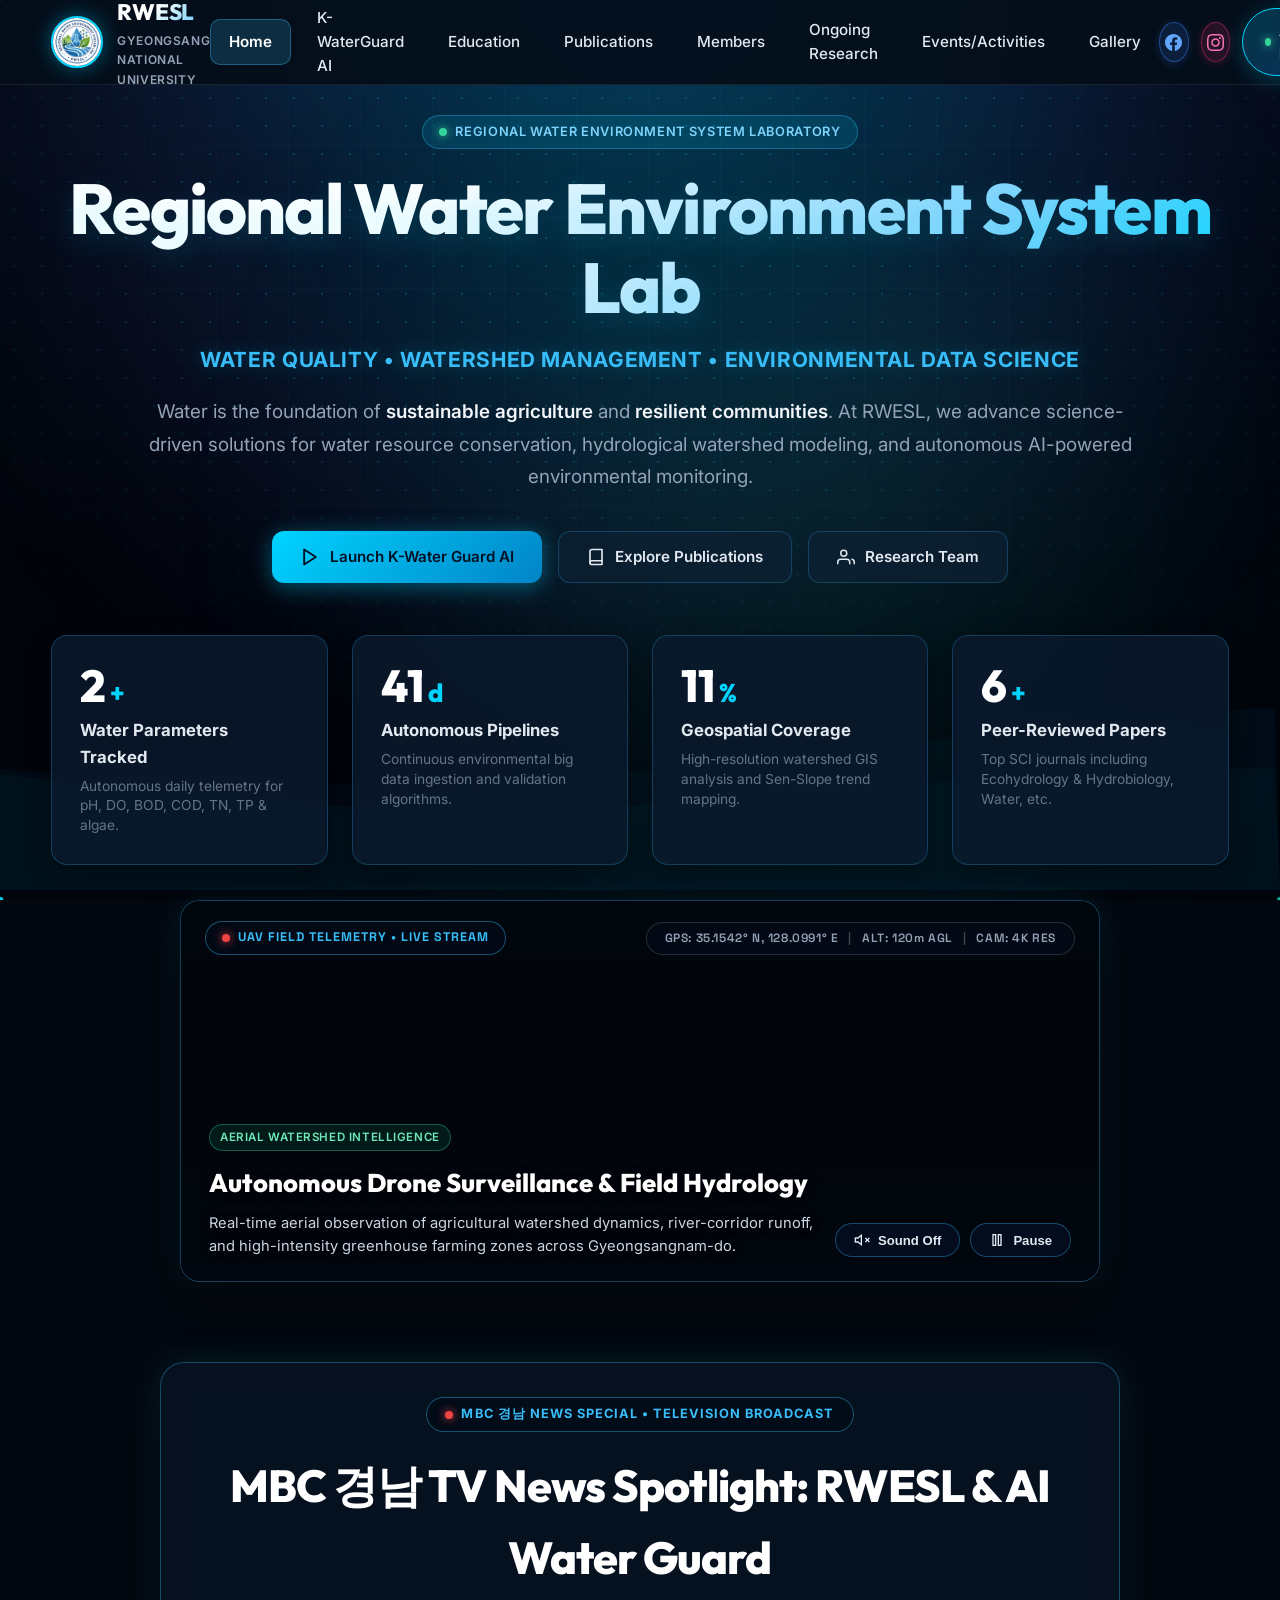
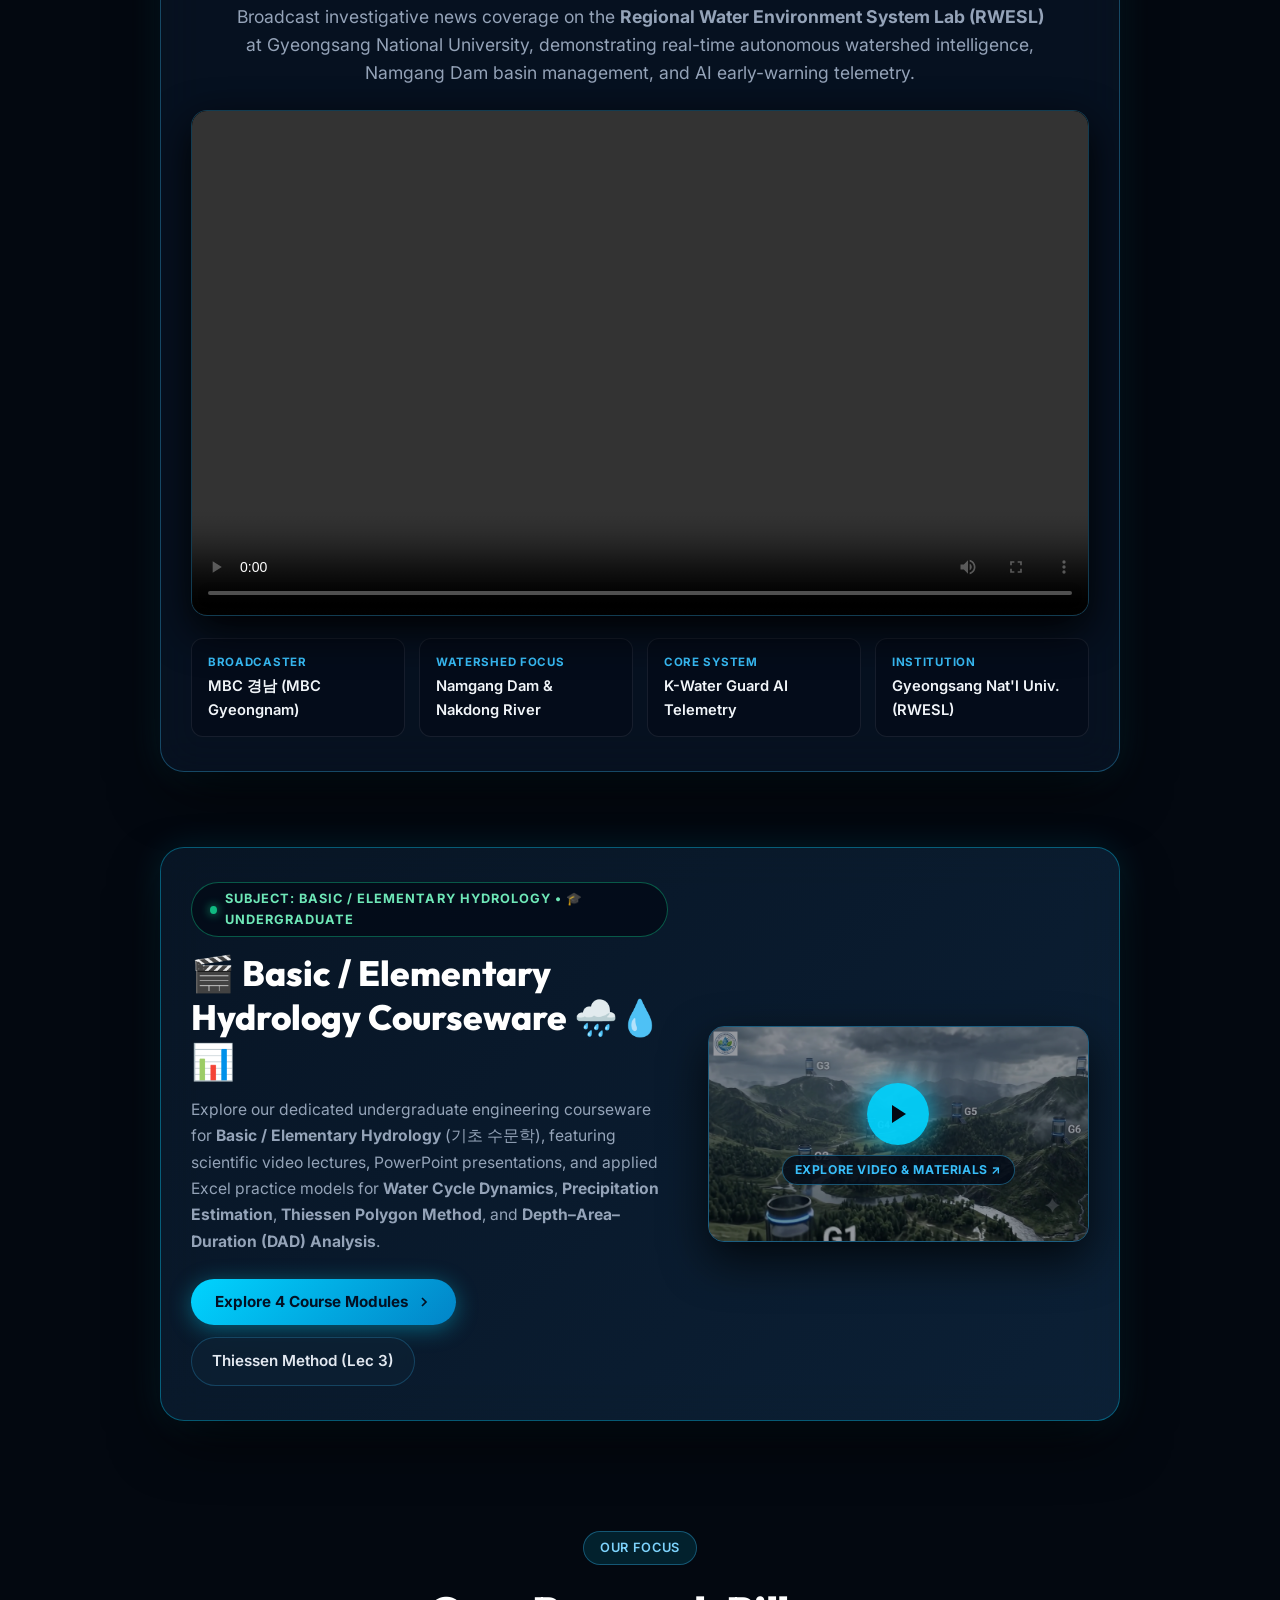
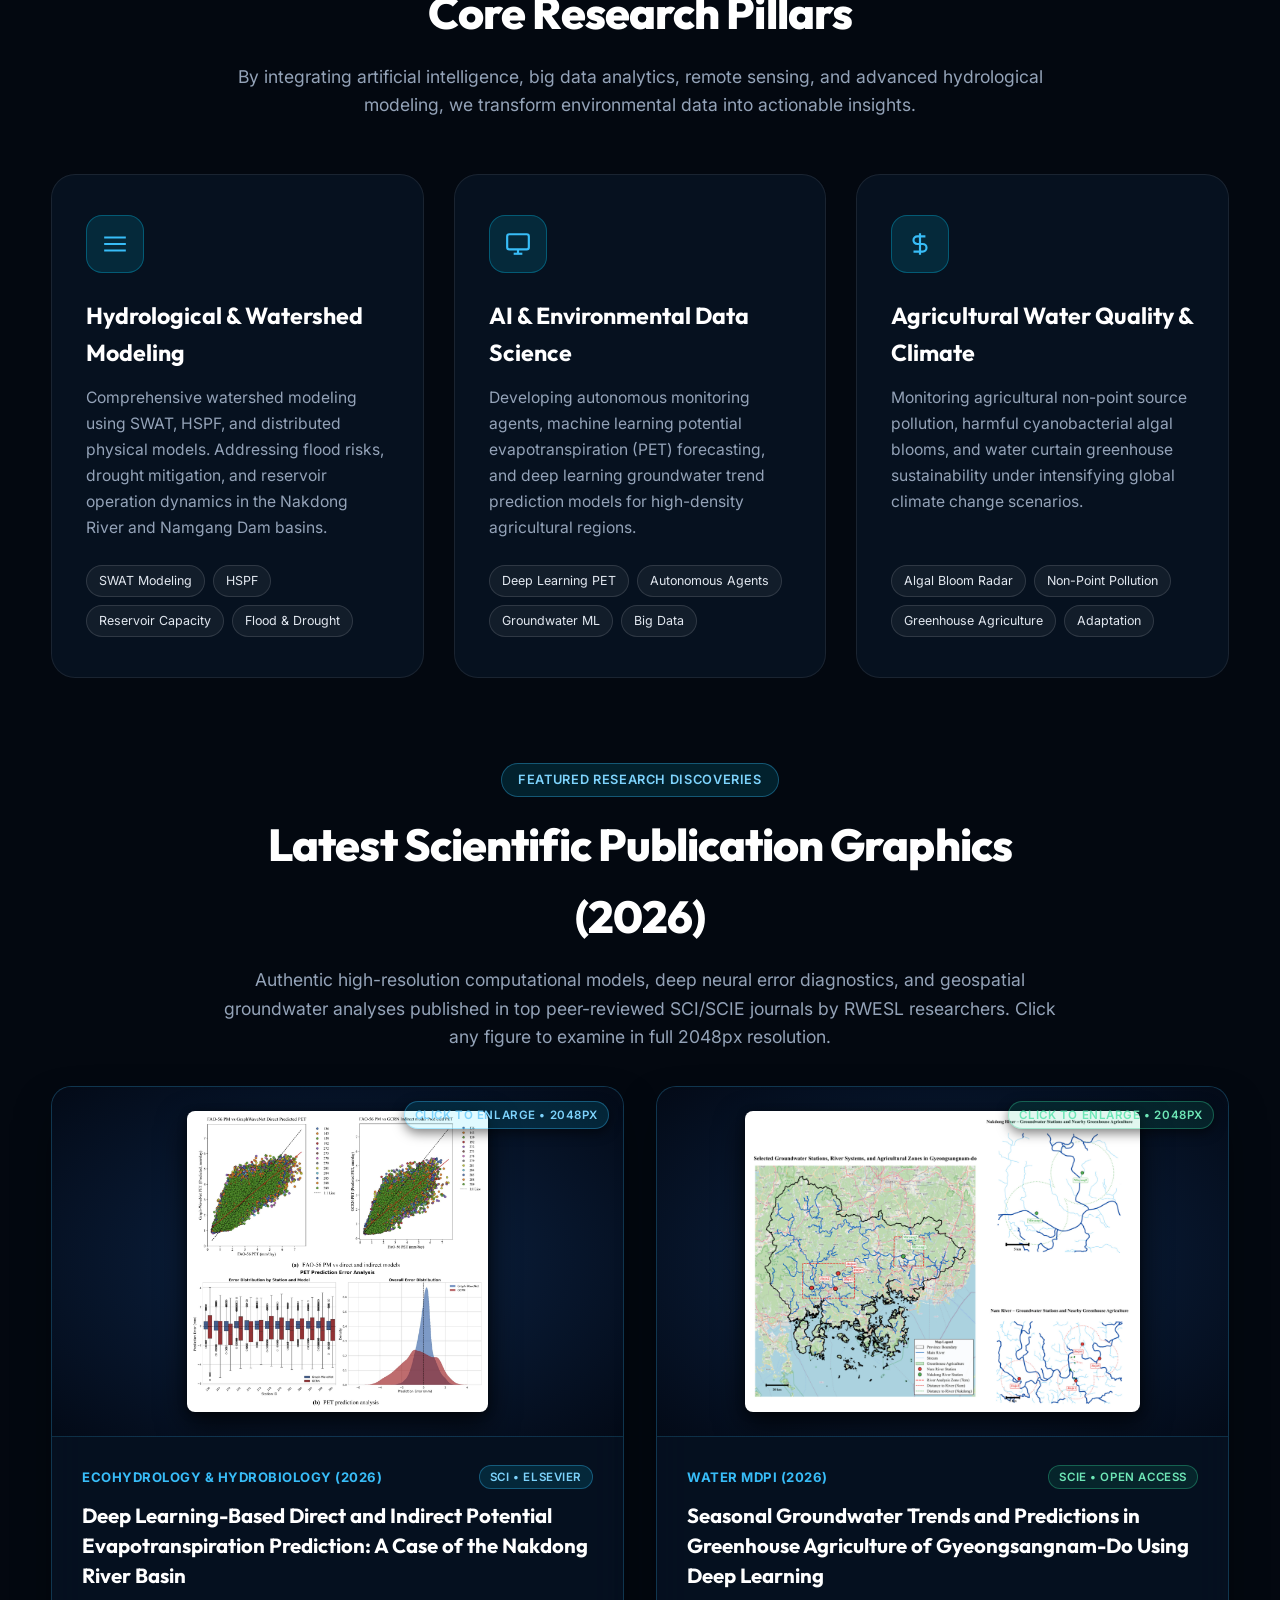
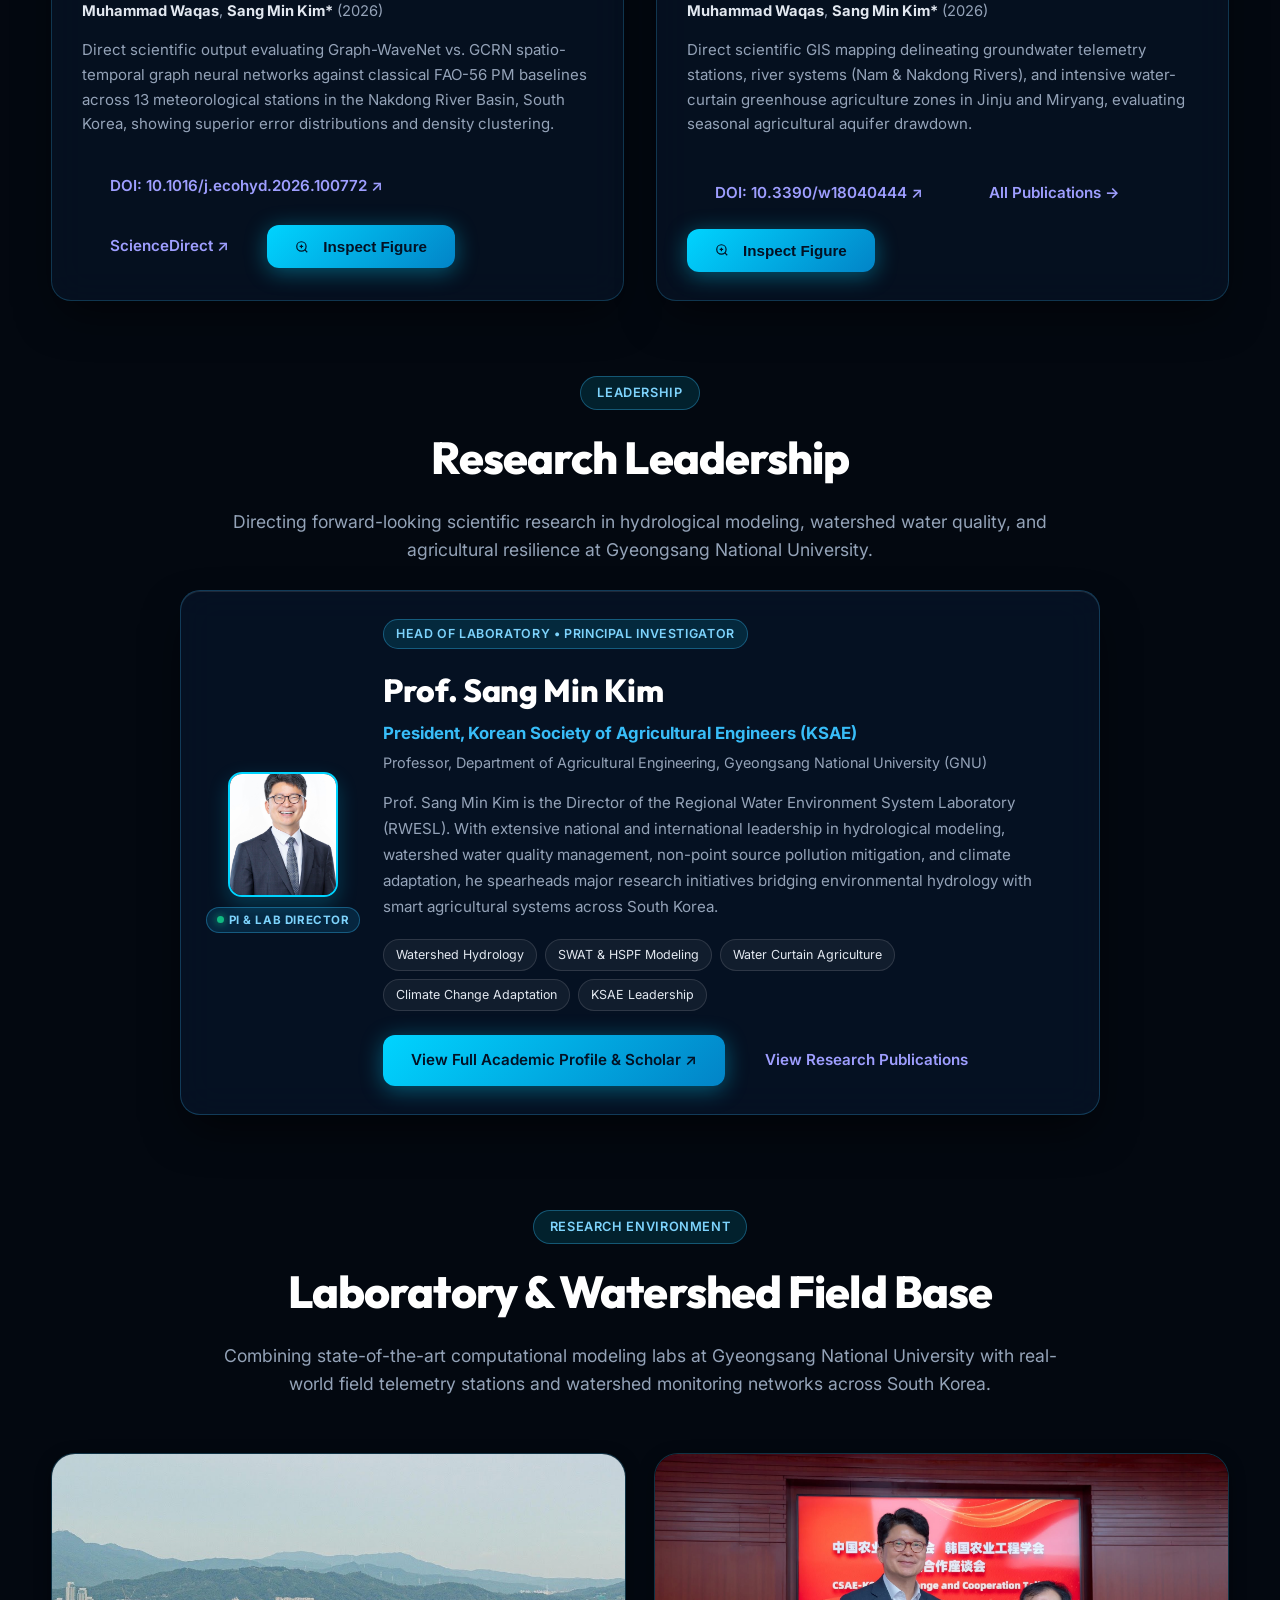
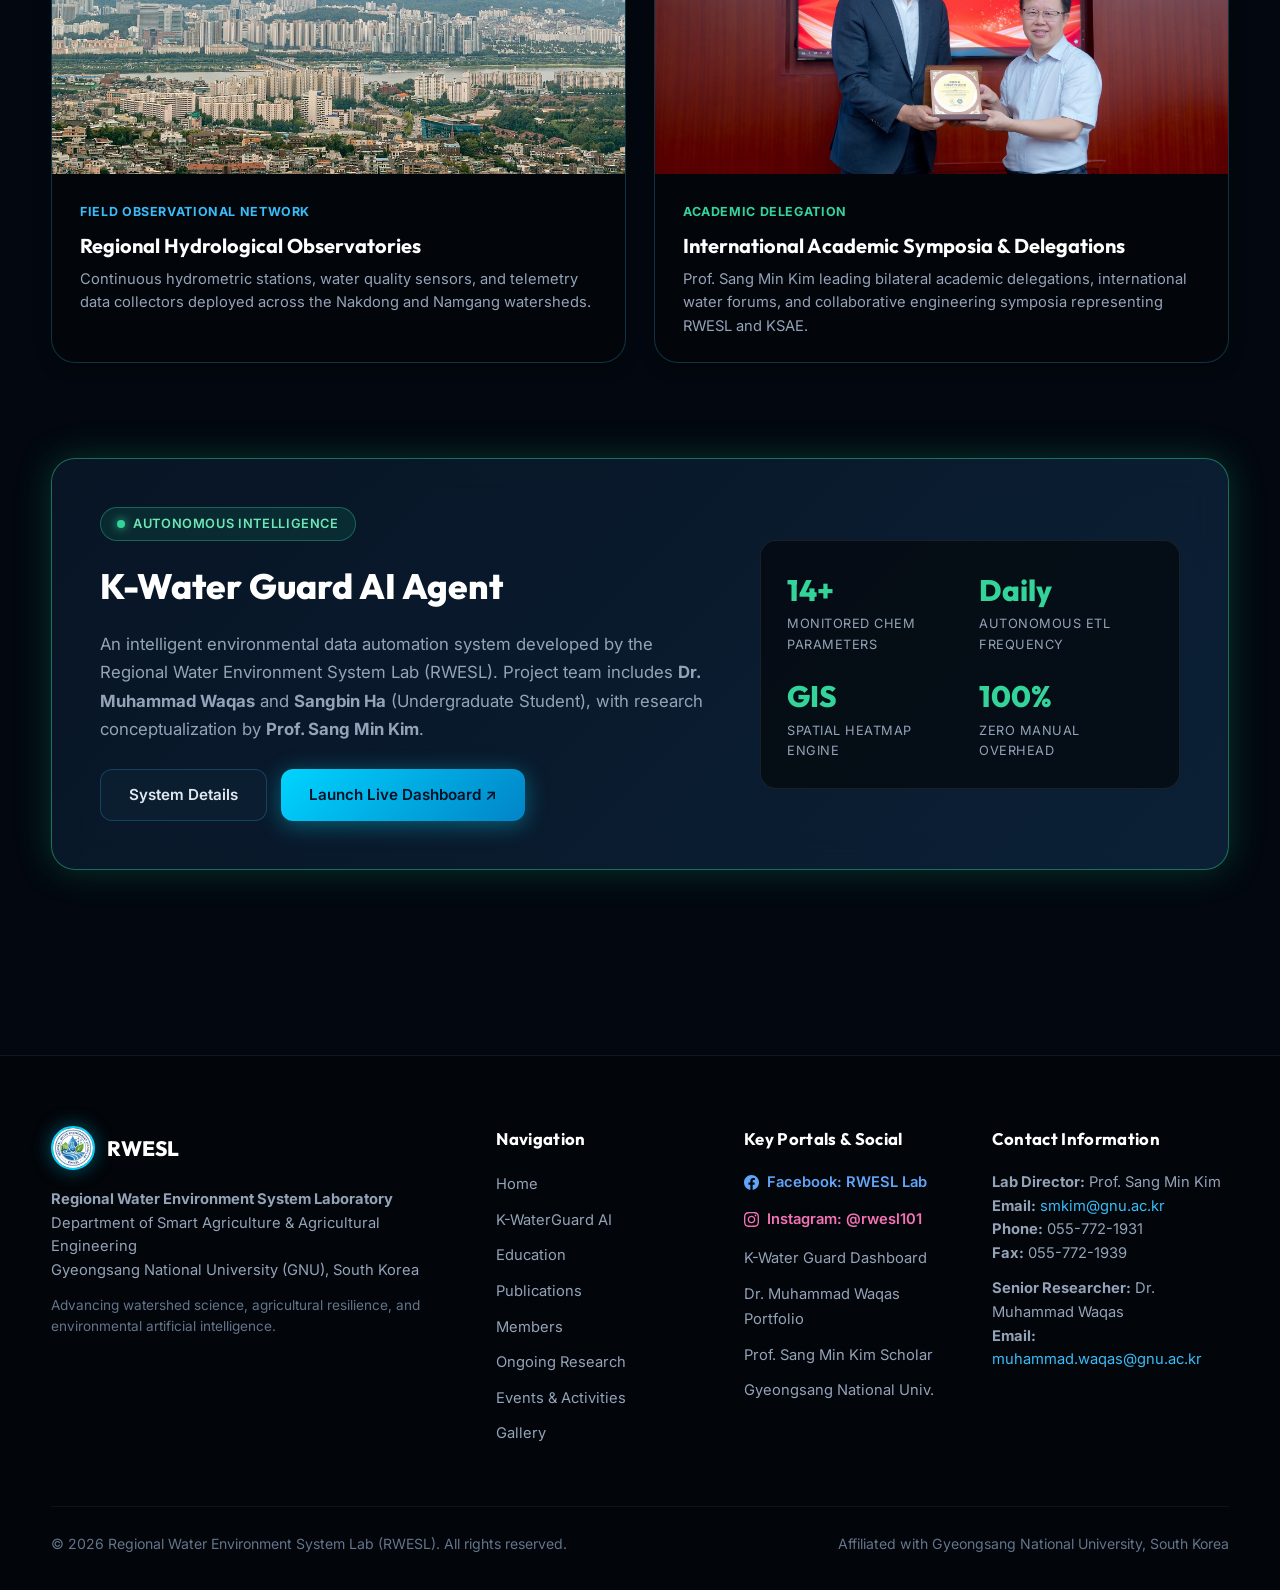
==== commit b6fdf061: "Organize all course modules under Subject: Basic / Elementary Hydrology (For Undergraduate Students)" ====
--- a/index.html
+++ b/index.html
@@ -610,17 +610,17 @@
             <div>
               <div class="broadcast-badge-pill" style="border-color: rgba(16, 185, 129, 0.45); color: #6ee7b7; margin-bottom: 14px;">
                 <span class="live-rec-dot" style="background-color: #10b981; box-shadow: 0 0 10px #10b981;"></span>
-                <span>EDUCATION PORTAL • 4 HYDROLOGY MODULES</span>
+                <span>SUBJECT: BASIC / ELEMENTARY HYDROLOGY • 🎓 UNDERGRADUATE</span>
               </div>
               <h2 style="font-family: var(--font-heading); font-size: clamp(1.6rem, 2.8vw, 2.2rem); font-weight: 800; color: #ffffff; line-height: 1.25; margin-bottom: 14px;">
-                🎬 Visual Hydrology, Thiessen Polygons & DAD 🌧️💧📊
+                🎬 Basic / Elementary Hydrology Courseware 🌧️💧📊
               </h2>
               <p style="color: var(--text-muted); font-size: 0.98rem; line-height: 1.68; margin-bottom: 24px;">
-                Explore our dedicated <strong>Education</strong> portal featuring scientific video lectures, PowerPoint presentations, and applied Excel practice models for <strong>Water Cycle Dynamics</strong>, <strong>Precipitation Estimation</strong>, <strong>Thiessen Polygon Method</strong>, and <strong>Depth–Area–Duration (DAD) Analysis</strong>.
+                Explore our dedicated undergraduate engineering courseware for <strong>Basic / Elementary Hydrology</strong> (기초 수문학), featuring scientific video lectures, PowerPoint presentations, and applied Excel practice models for <strong>Water Cycle Dynamics</strong>, <strong>Precipitation Estimation</strong>, <strong>Thiessen Polygon Method</strong>, and <strong>Depth–Area–Duration (DAD) Analysis</strong>.
               </p>
               <div style="display: flex; gap: 12px; flex-wrap: wrap;">
                 <a href="education.html" class="btn btn-primary" style="display: inline-flex; align-items: center; gap: 8px; padding: 11px 24px; border-radius: 9999px; font-weight: 700;">
-                  <span>Explore Courseware (4)</span>
+                  <span>Explore 4 Course Modules</span>
                   <svg width="16" height="16" viewBox="0 0 24 24" fill="none" stroke="currentColor" stroke-width="2.5"><polyline points="9 18 15 12 9 6"></polyline></svg>
                 </a>
                 <a href="education.html#lecture-03" class="btn btn-secondary" style="display: inline-flex; align-items: center; gap: 8px; padding: 11px 20px; border-radius: 9999px; font-weight: 600;">
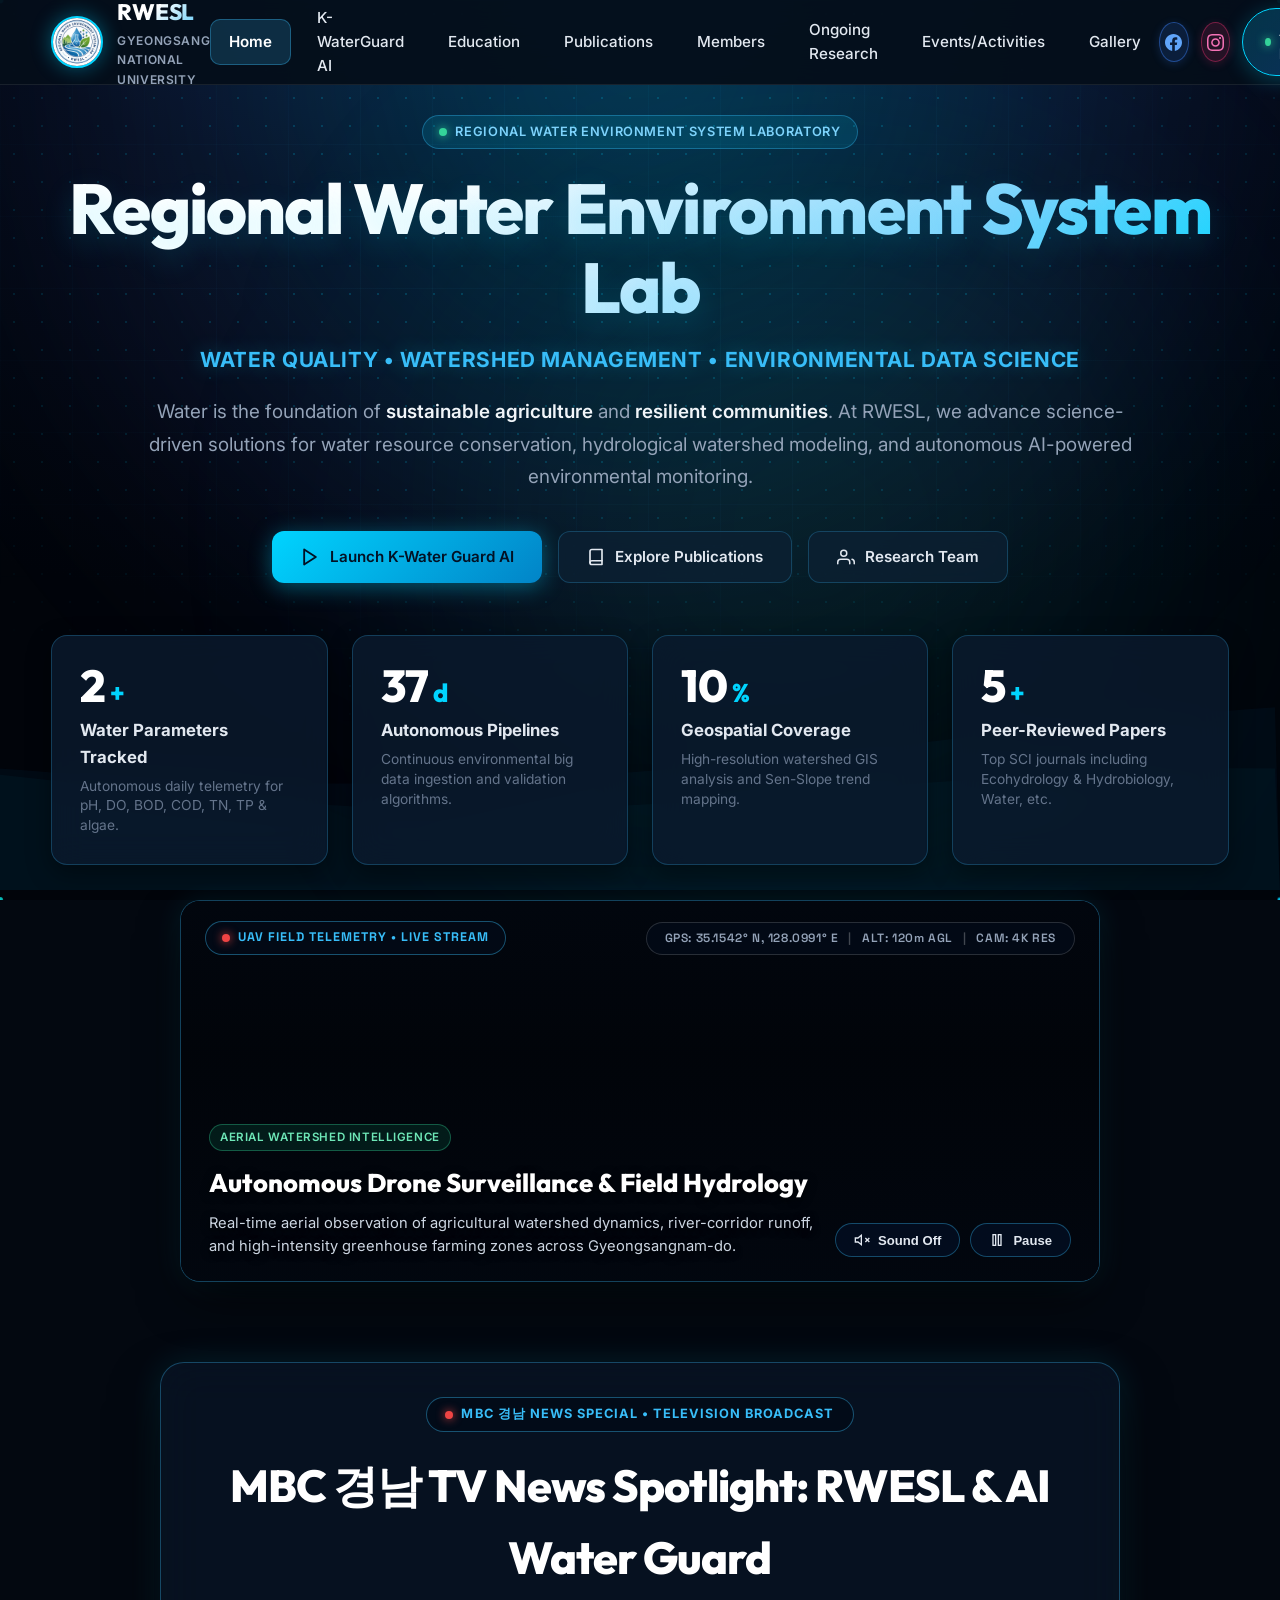
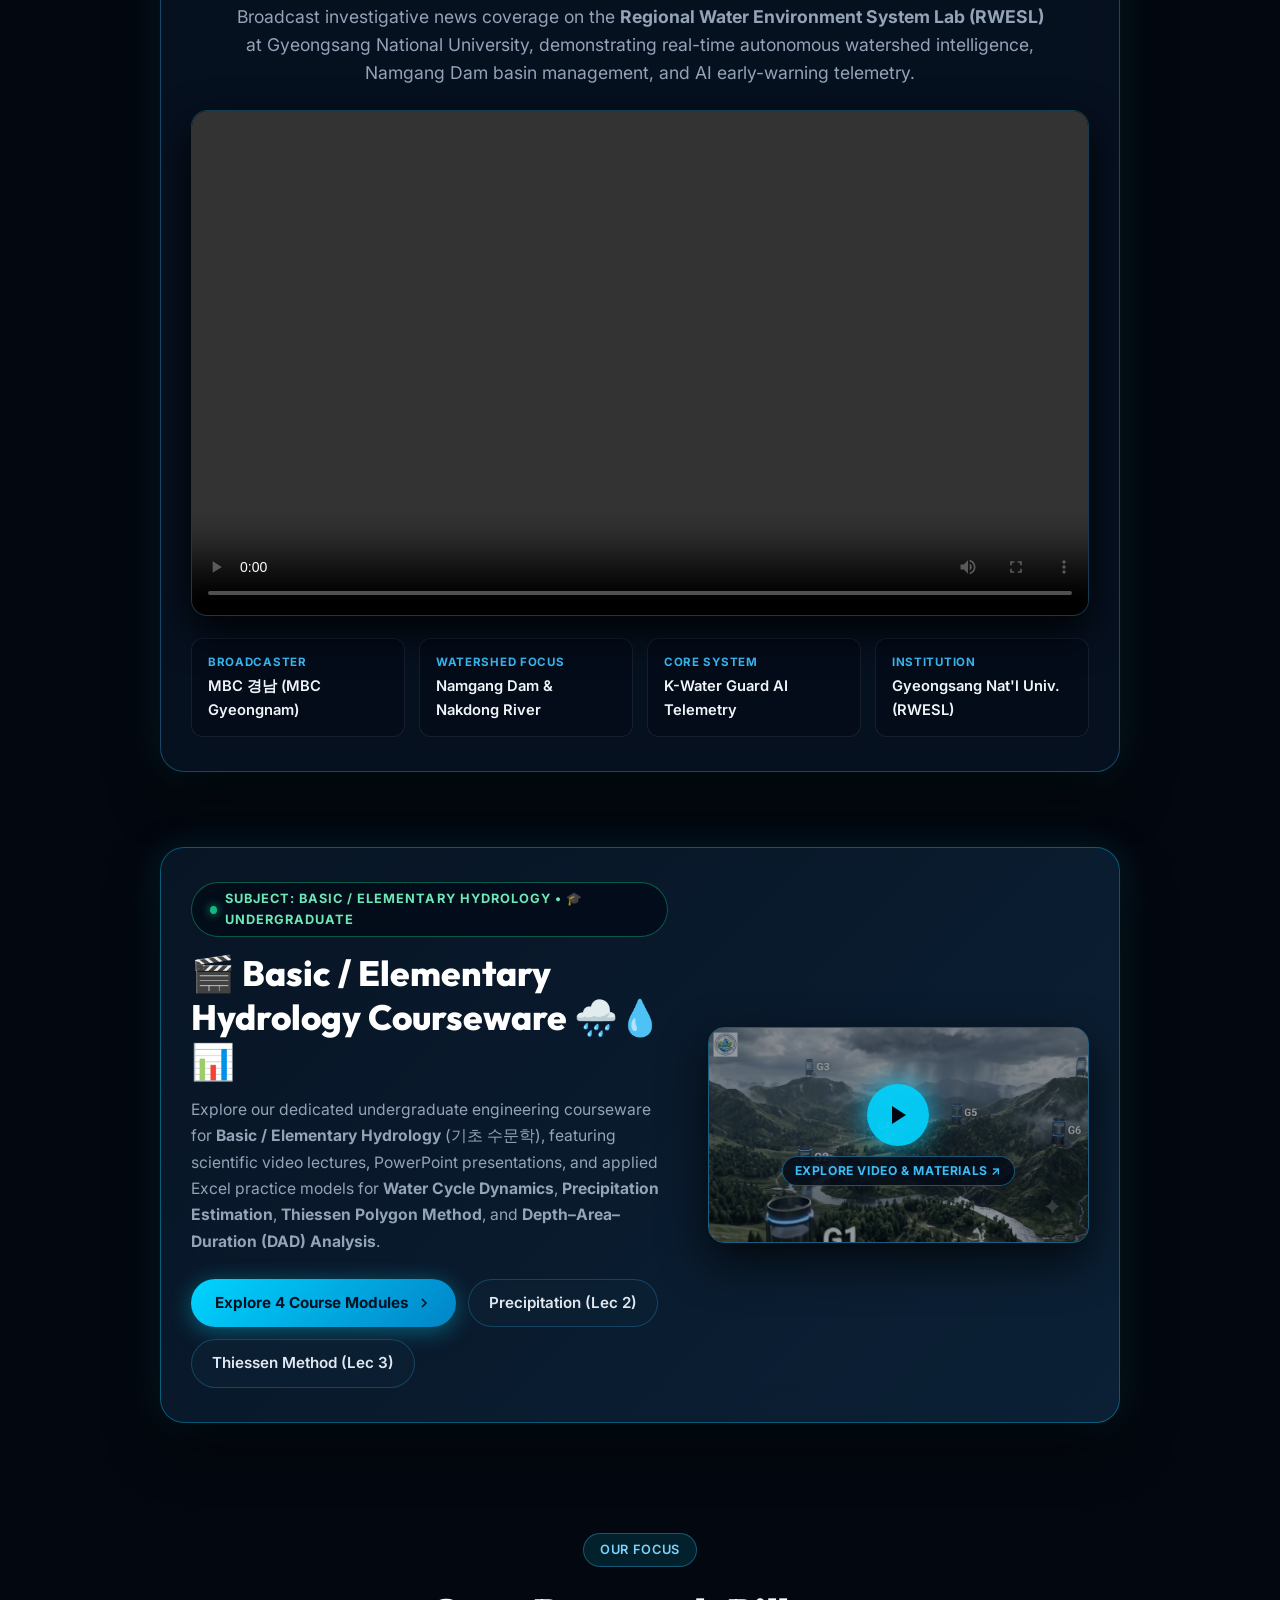
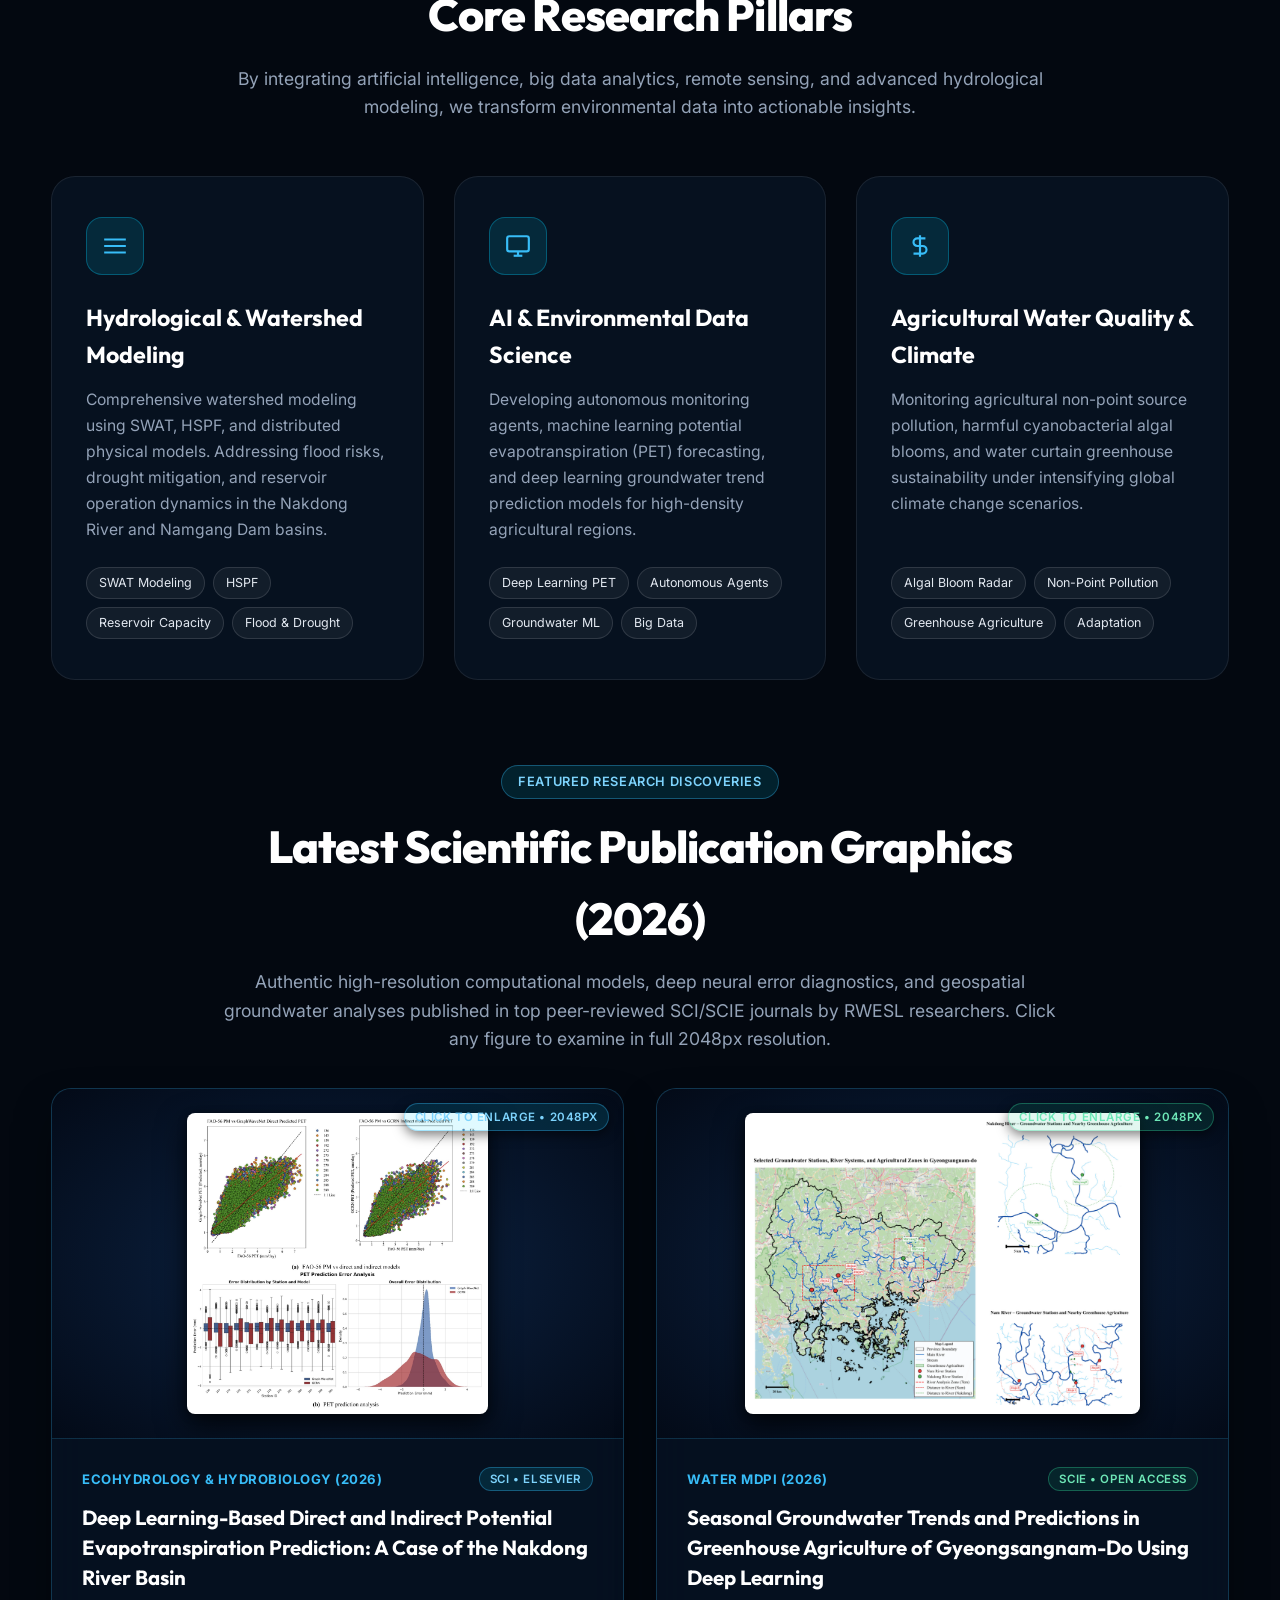
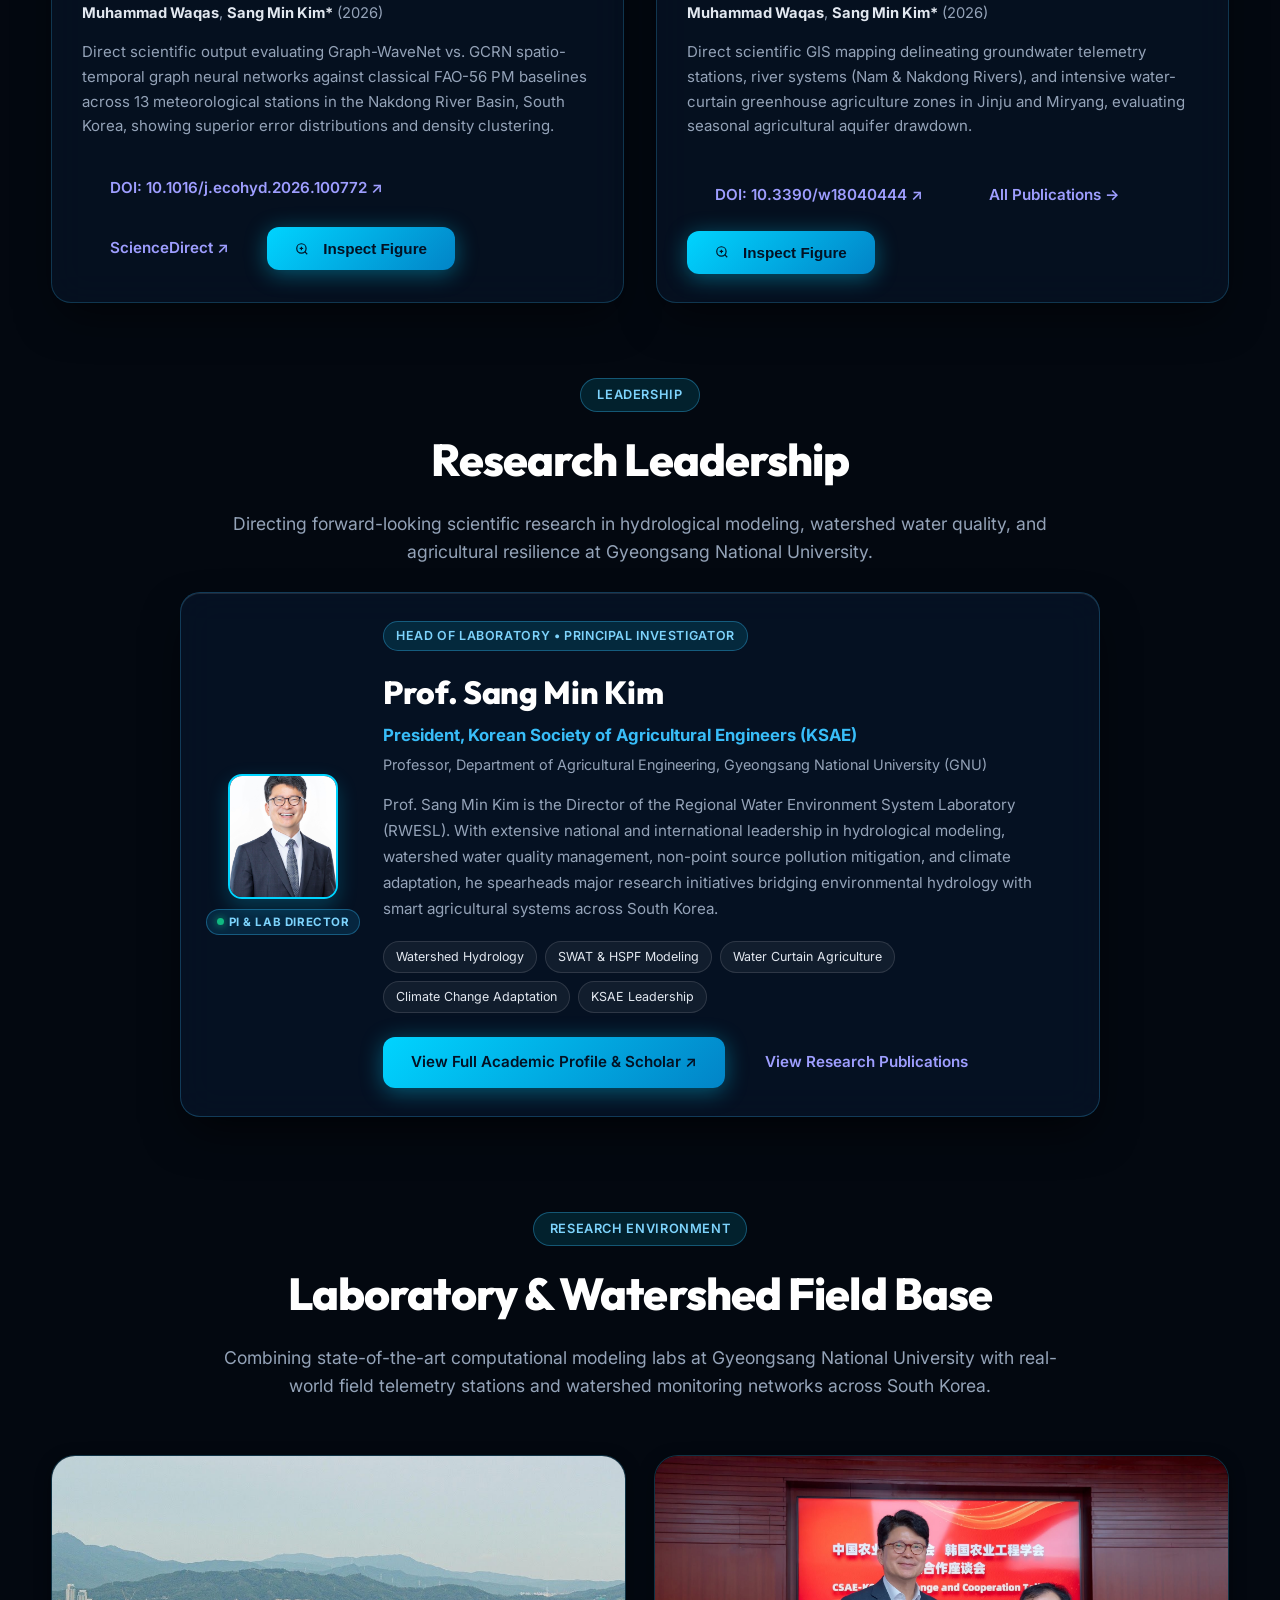
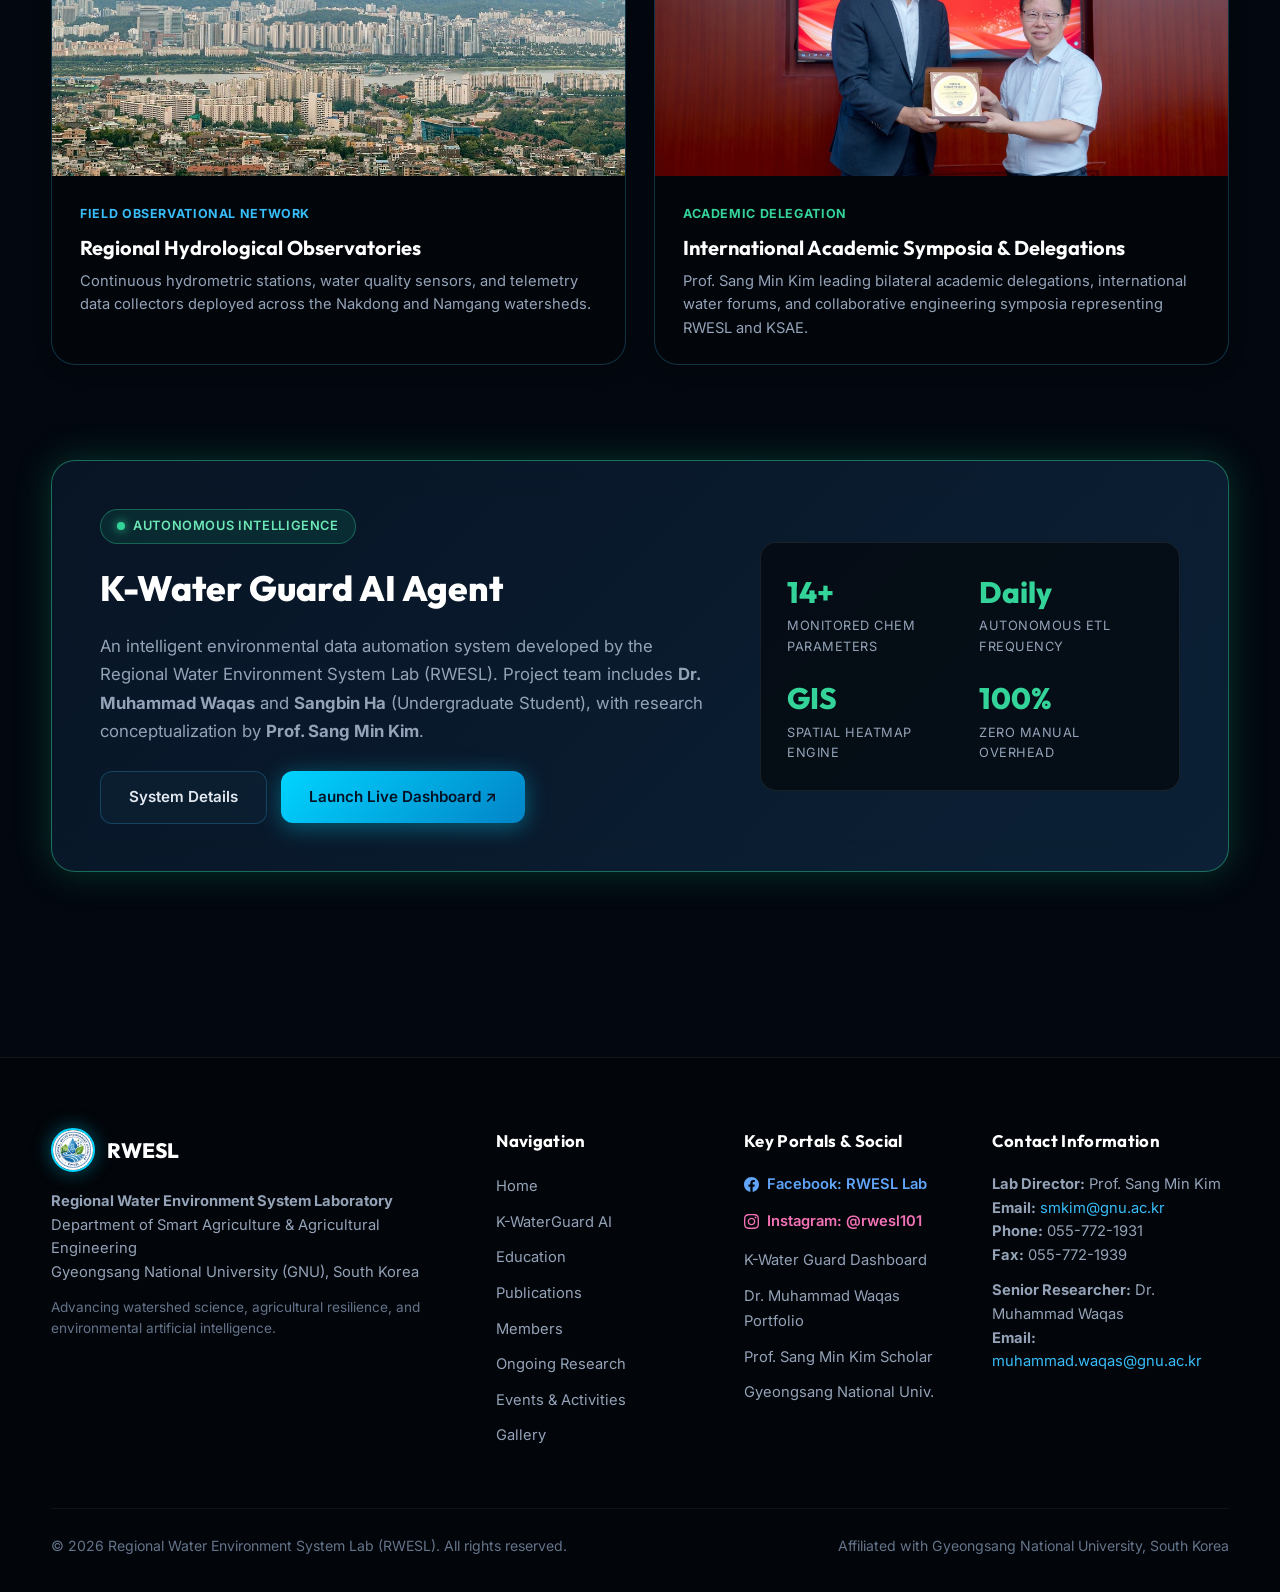
==== commit 21b81377: "Upload and integrate Lecture 02 (Precipitation Estimation) video lecture, poster, and interactive pl" ====
--- a/index.html
+++ b/index.html
@@ -622,6 +622,9 @@
                 <a href="education.html" class="btn btn-primary" style="display: inline-flex; align-items: center; gap: 8px; padding: 11px 24px; border-radius: 9999px; font-weight: 700;">
                   <span>Explore 4 Course Modules</span>
                   <svg width="16" height="16" viewBox="0 0 24 24" fill="none" stroke="currentColor" stroke-width="2.5"><polyline points="9 18 15 12 9 6"></polyline></svg>
+                </a>
+                <a href="education.html#lecture-02" class="btn btn-secondary" style="display: inline-flex; align-items: center; gap: 8px; padding: 11px 20px; border-radius: 9999px; font-weight: 600;">
+                  <span>Precipitation (Lec 2)</span>
                 </a>
                 <a href="education.html#lecture-03" class="btn btn-secondary" style="display: inline-flex; align-items: center; gap: 8px; padding: 11px 20px; border-radius: 9999px; font-weight: 600;">
                   <span>Thiessen Method (Lec 3)</span>
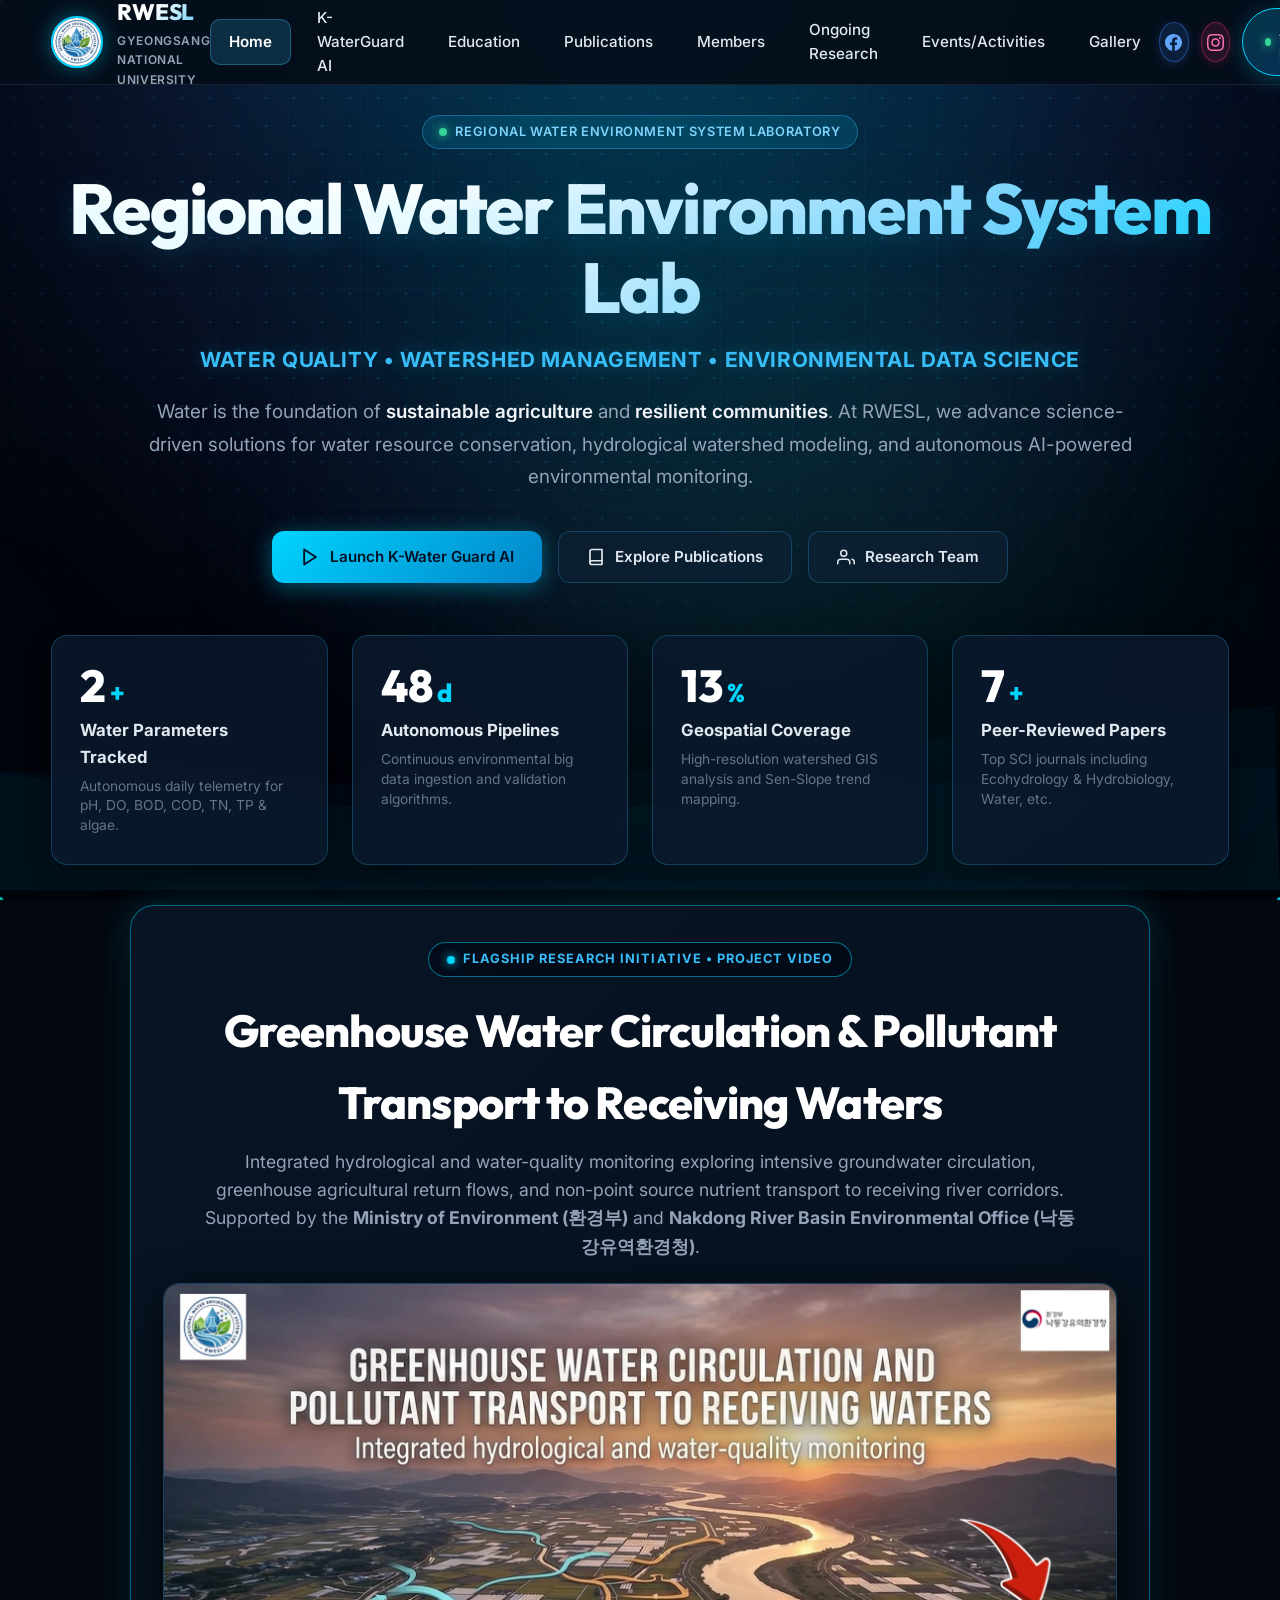
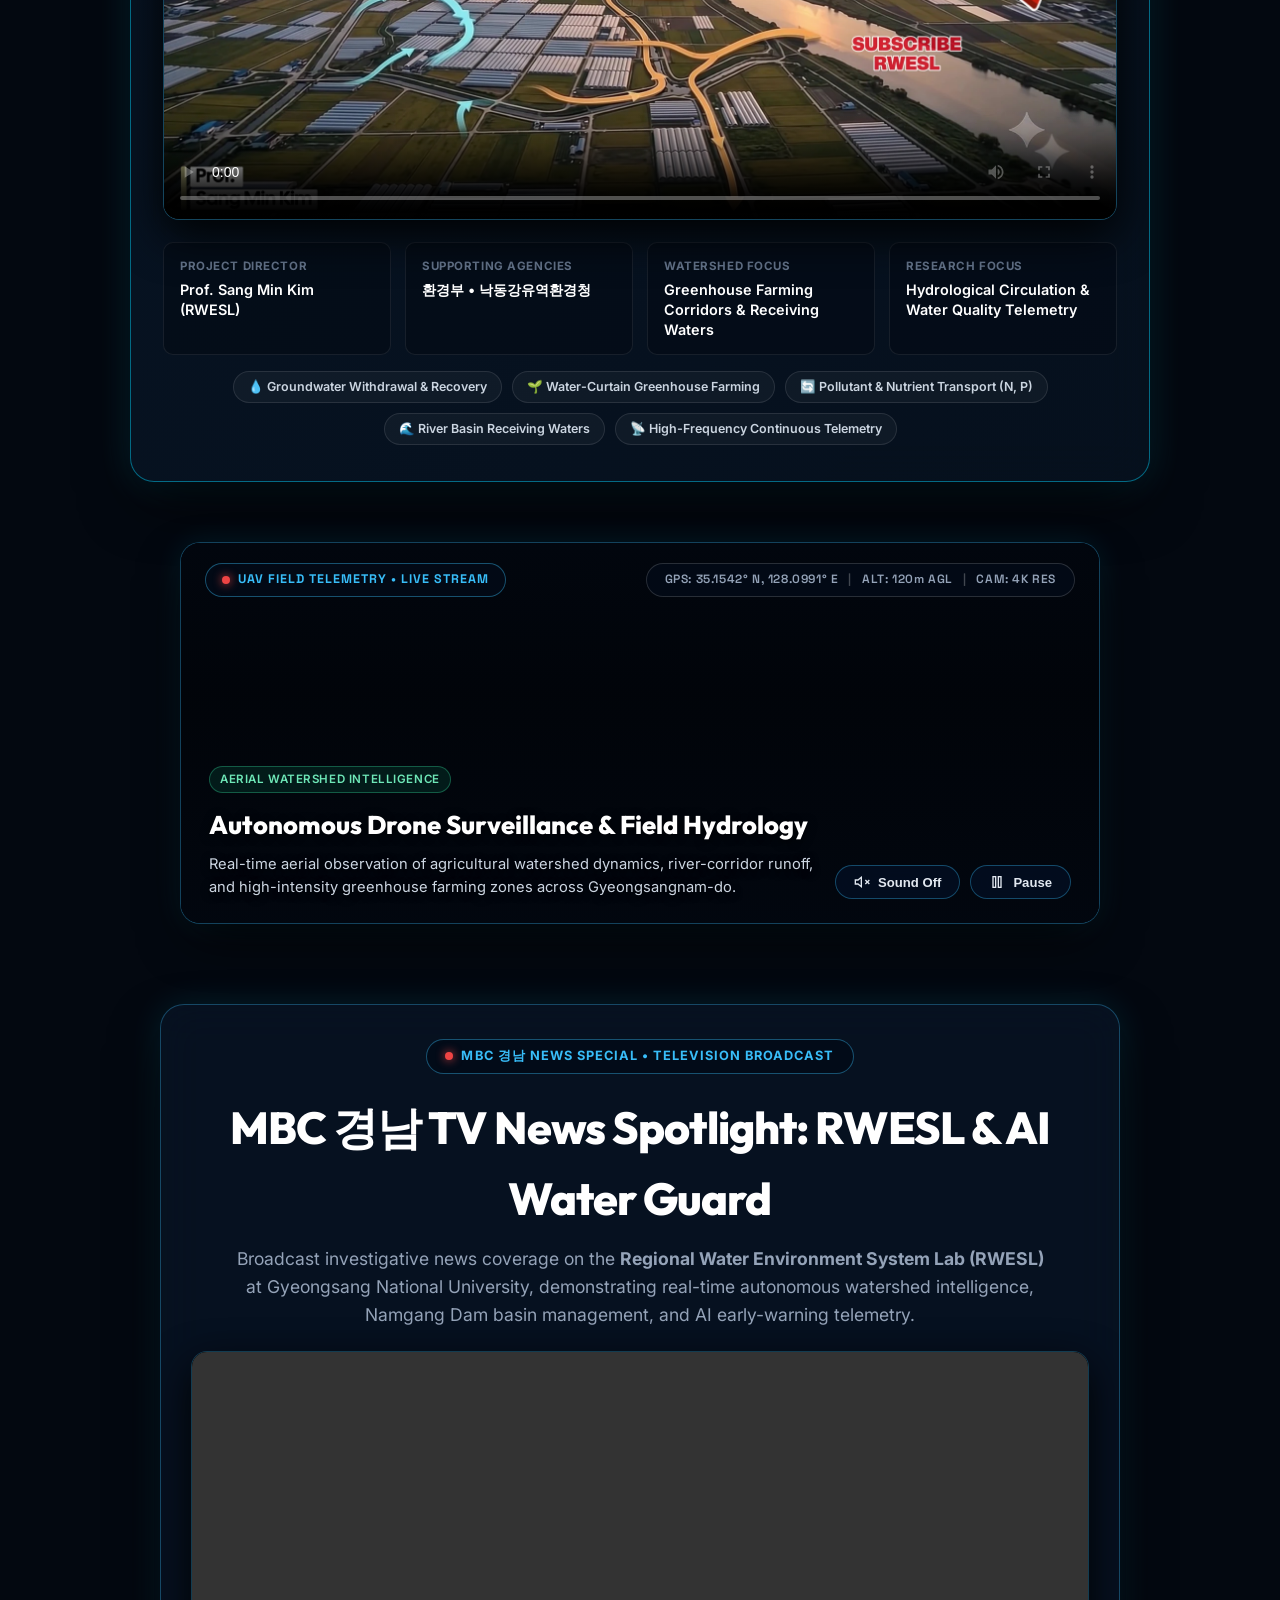
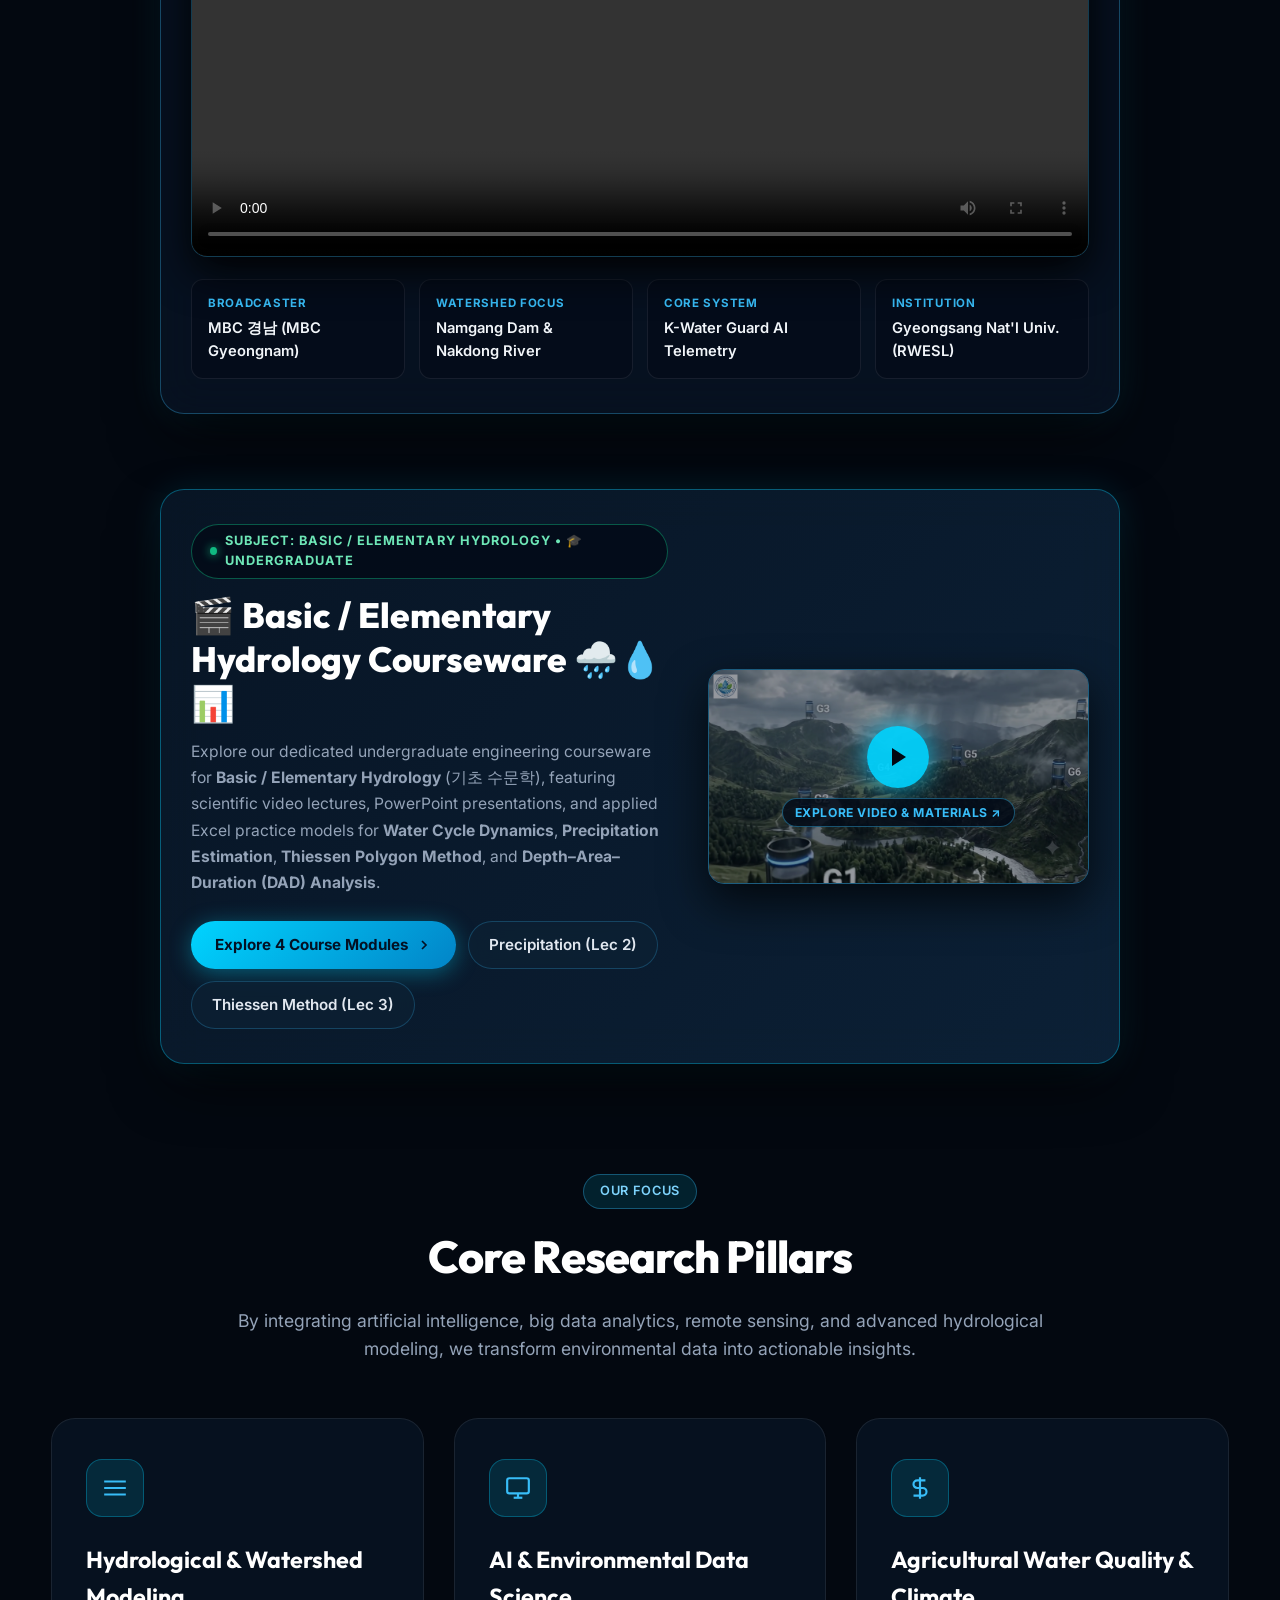
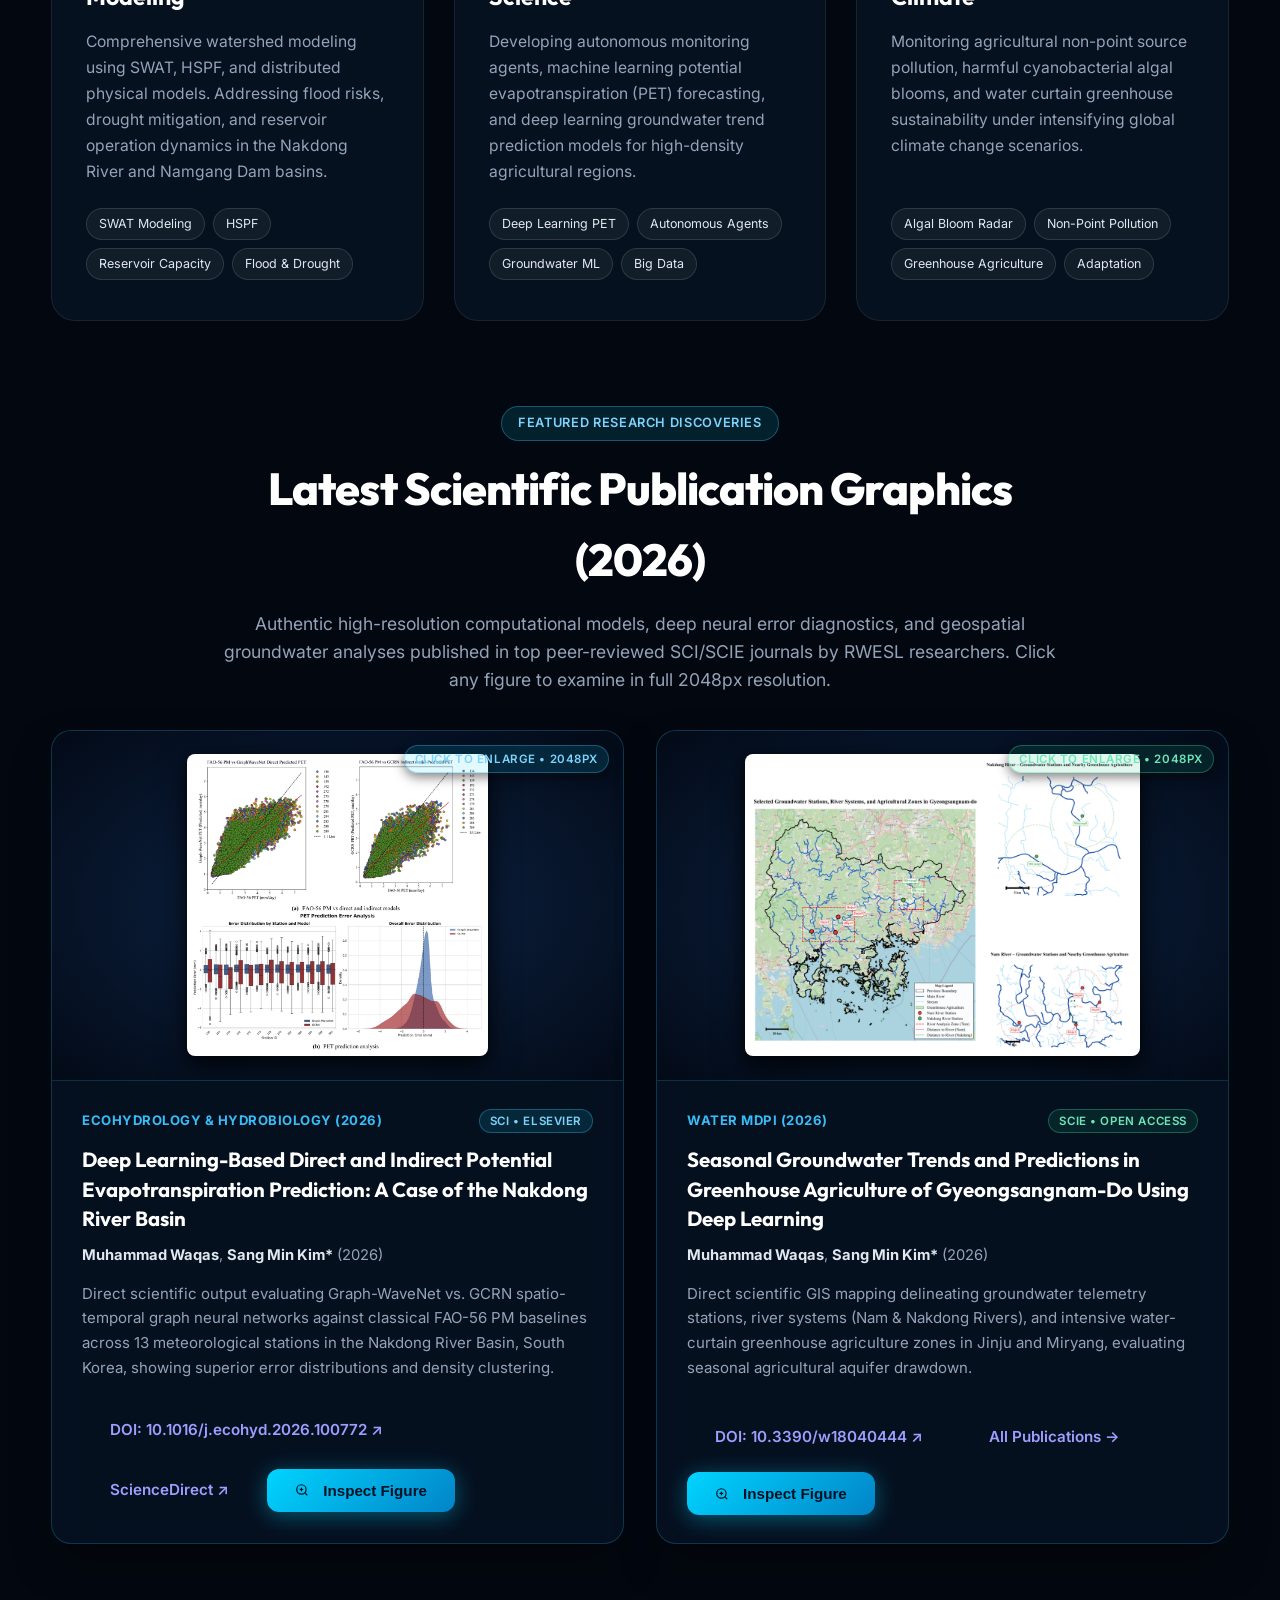
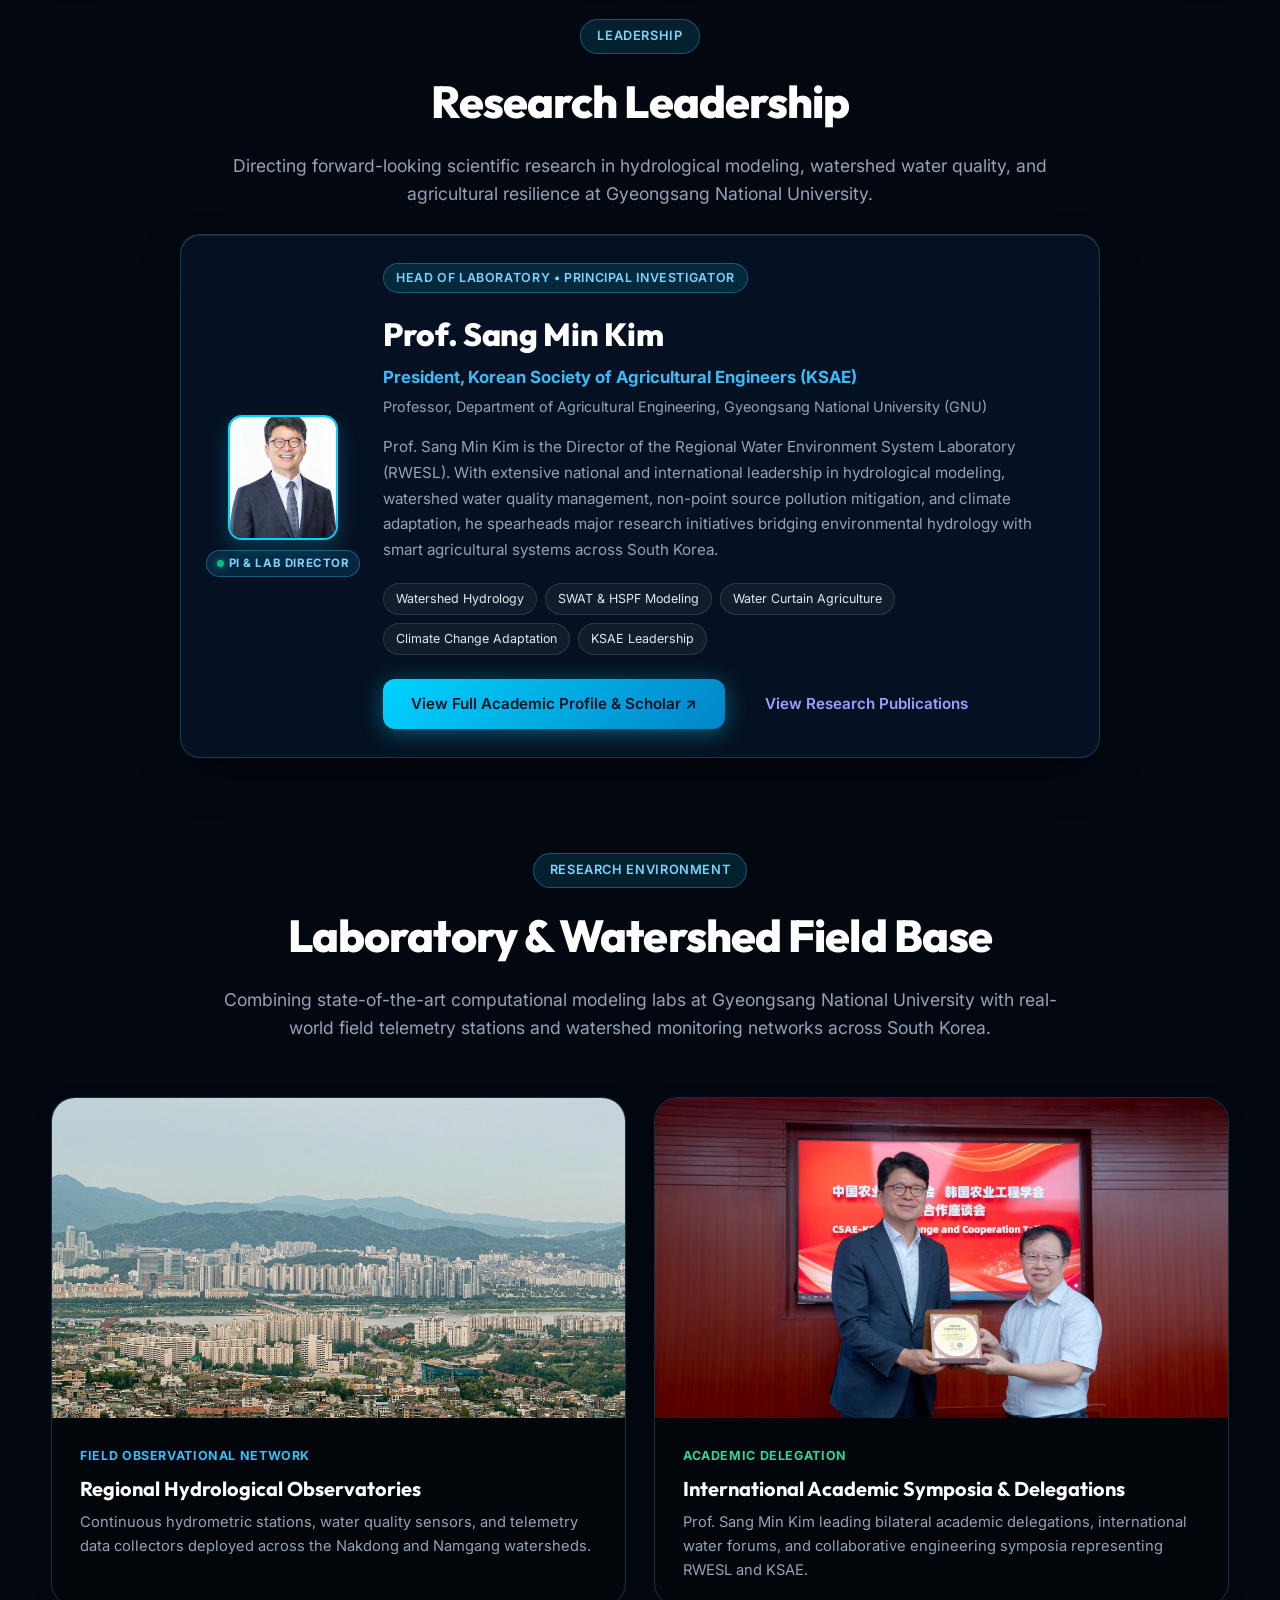
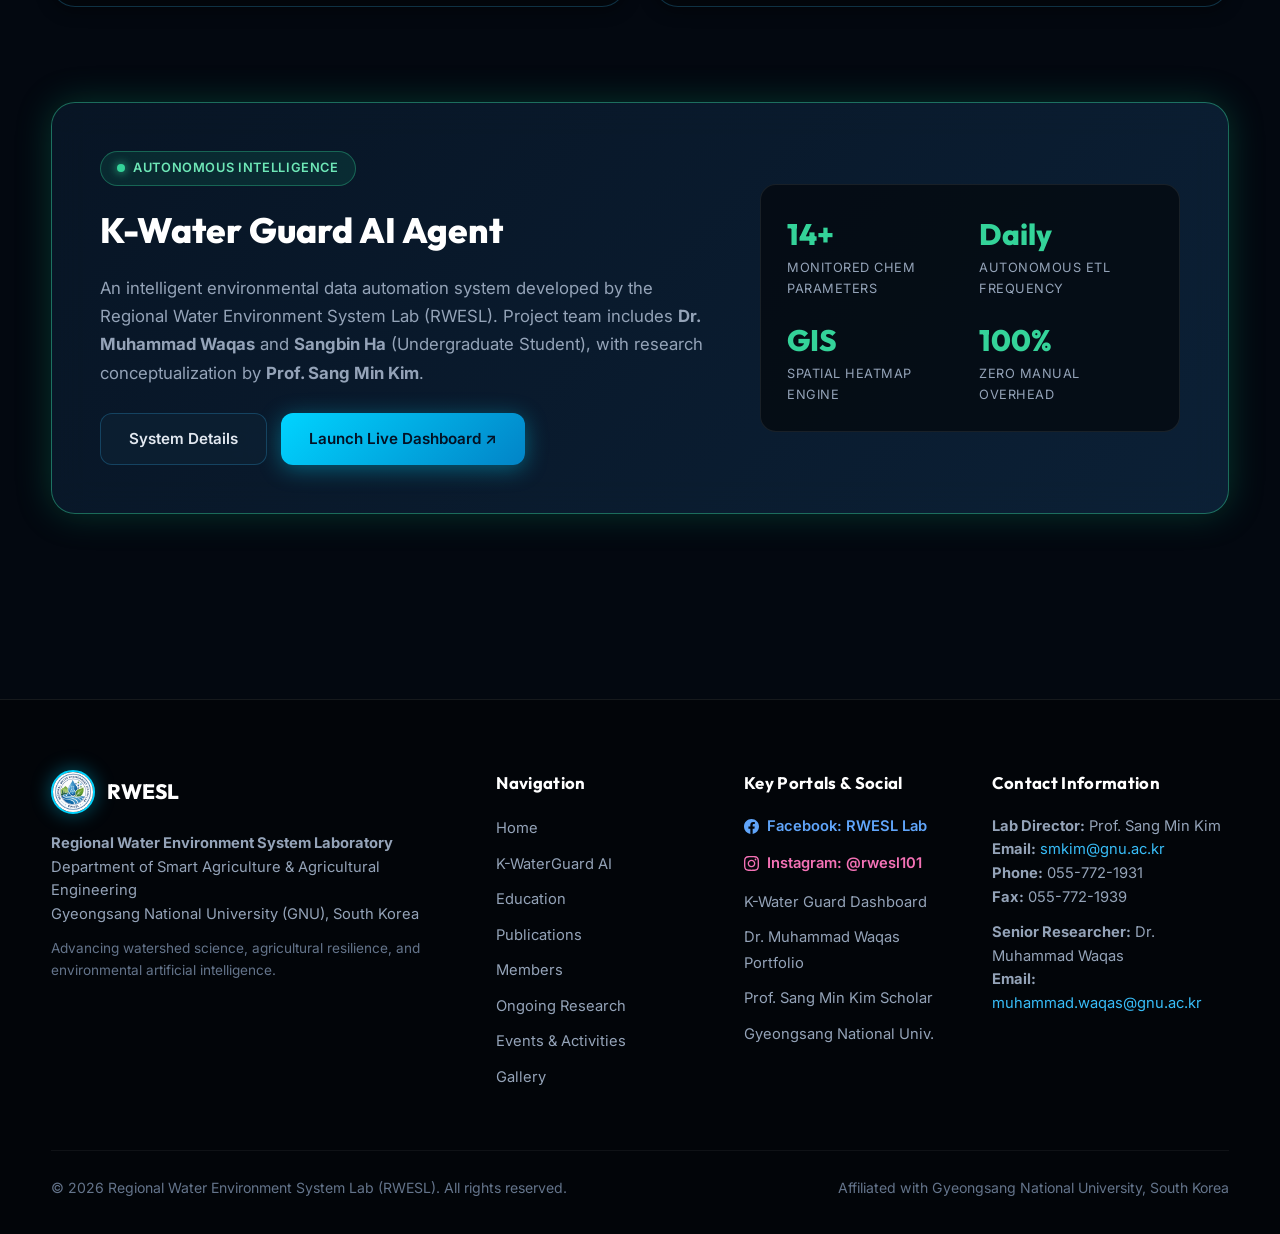
==== commit c19f8e9c: "Add flagship greenhouse water circulation project video and cover to home page" ====
--- a/index.html
+++ b/index.html
@@ -496,6 +496,59 @@
             <div class="stat-number"><span class="counter" data-target="50">0</span><span class="stat-suffix">+</span></div>
             <div class="stat-title">Peer-Reviewed Papers</div>
             <div class="stat-detail">Top SCI journals including Ecohydrology & Hydrobiology, Water, etc.</div>
+          </div>
+        </div>
+      </div>
+    </section>
+
+    <!-- Flagship Project Showcase: Greenhouse Water Circulation and Pollutant Transport -->
+    <section class="project-video-section" id="project-video-showcase">
+      <div class="container">
+        <div class="project-video-card">
+          <div class="project-video-header">
+            <div class="project-badge-pill">
+              <span class="live-rec-dot" style="background-color: #00d4ff; box-shadow: 0 0 10px #00d4ff;"></span>
+              <span>FLAGSHIP RESEARCH INITIATIVE • PROJECT VIDEO</span>
+            </div>
+            <h2 class="section-title" style="margin-top: 6px; margin-bottom: 10px;">Greenhouse Water Circulation &amp; Pollutant Transport to Receiving Waters</h2>
+            <p class="section-subtitle" style="max-width: 880px; margin: 0 auto;">
+              Integrated hydrological and water-quality monitoring exploring intensive groundwater circulation, greenhouse agricultural return flows, and non-point source nutrient transport to receiving river corridors. Supported by the <strong>Ministry of Environment (환경부)</strong> and <strong>Nakdong River Basin Environmental Office (낙동강유역환경청)</strong>.
+            </p>
+          </div>
+
+          <div class="project-video-wrapper">
+            <video class="project-video-player" id="projectVideoPlayer" controls playsinline preload="metadata" poster="assets/images/project_circulation_cover.webp">
+              <source src="assets/videos/greenhouse_water_circulation_project.mp4" type="video/mp4">
+              <source src="https://muhammadwaqas07171991-tech.github.io/rwesl-/assets/videos/greenhouse_water_circulation_project.mp4" type="video/mp4">
+              Your browser does not support the video tag.
+            </video>
+          </div>
+
+          <div class="project-meta-grid">
+            <div class="project-meta-item">
+              <div class="project-meta-label">Project Director</div>
+              <div class="project-meta-val">Prof. Sang Min Kim (RWESL)</div>
+            </div>
+            <div class="project-meta-item">
+              <div class="project-meta-label">Supporting Agencies</div>
+              <div class="project-meta-val">환경부 • 낙동강유역환경청</div>
+            </div>
+            <div class="project-meta-item">
+              <div class="project-meta-label">Watershed Focus</div>
+              <div class="project-meta-val">Greenhouse Farming Corridors &amp; Receiving Waters</div>
+            </div>
+            <div class="project-meta-item">
+              <div class="project-meta-label">Research Focus</div>
+              <div class="project-meta-val">Hydrological Circulation &amp; Water Quality Telemetry</div>
+            </div>
+          </div>
+
+          <div class="project-tags-row">
+            <span class="project-tag-chip">💧 Groundwater Withdrawal &amp; Recovery</span>
+            <span class="project-tag-chip">🌱 Water-Curtain Greenhouse Farming</span>
+            <span class="project-tag-chip">🔄 Pollutant &amp; Nutrient Transport (N, P)</span>
+            <span class="project-tag-chip">🌊 River Basin Receiving Waters</span>
+            <span class="project-tag-chip">📡 High-Frequency Continuous Telemetry</span>
           </div>
         </div>
       </div>
--- a/assets/css/style.css
+++ b/assets/css/style.css
@@ -729,6 +729,157 @@
 .paper-feature-card:hover .paper-figure-img {
   transform: scale(1.03);
   box-shadow: 0 16px 42px rgba(0, 212, 255, 0.28), 0 4px 12px rgba(0, 0, 0, 0.5);
+}
+
+/* ==========================================================================
+   FLAGSHIP PROJECT VIDEO: GREENHOUSE WATER CIRCULATION & POLLUTANT TRANSPORT
+   ========================================================================== */
+.project-video-section {
+  position: relative;
+  padding: 15px 0 50px;
+  width: 100%;
+}
+
+.project-video-card {
+  position: relative;
+  max-width: 1020px;
+  margin: 0 auto;
+  border-radius: var(--radius-lg);
+  overflow: hidden;
+  border: 1px solid rgba(0, 212, 255, 0.45);
+  background: linear-gradient(135deg, rgba(8, 22, 38, 0.9) 0%, rgba(6, 17, 30, 0.94) 100%);
+  backdrop-filter: blur(20px);
+  -webkit-backdrop-filter: blur(20px);
+  box-shadow: 0 25px 60px -12px rgba(0, 0, 0, 0.85), 0 0 35px rgba(0, 212, 255, 0.18);
+  padding: 36px 32px;
+  transition: all 0.35s ease;
+}
+
+.project-video-card:hover {
+  border-color: rgba(0, 212, 255, 0.7);
+  box-shadow: 0 30px 75px -10px rgba(0, 0, 0, 0.92), 0 0 50px rgba(0, 212, 255, 0.28);
+}
+
+.project-video-header {
+  text-align: center;
+  margin-bottom: 22px;
+}
+
+.project-badge-pill {
+  display: inline-flex;
+  align-items: center;
+  gap: 8px;
+  padding: 6px 18px;
+  border-radius: var(--radius-pill);
+  background: rgba(3, 11, 24, 0.85);
+  border: 1px solid rgba(0, 212, 255, 0.5);
+  color: #38bdf8;
+  font-size: 0.8rem;
+  font-weight: 700;
+  letter-spacing: 0.08em;
+  text-transform: uppercase;
+  margin-bottom: 12px;
+}
+
+.project-video-wrapper {
+  position: relative;
+  width: 100%;
+  border-radius: var(--radius-md);
+  overflow: hidden;
+  background: #010409;
+  border: 1px solid rgba(56, 189, 248, 0.35);
+  box-shadow: 0 15px 45px rgba(0, 0, 0, 0.92);
+  margin-bottom: 22px;
+}
+
+.project-video-player {
+  width: 100%;
+  aspect-ratio: 16 / 9;
+  max-height: 560px;
+  display: block;
+  background: #000;
+  outline: none;
+  object-fit: cover;
+}
+
+.project-meta-grid {
+  display: grid;
+  grid-template-columns: repeat(4, 1fr);
+  gap: 14px;
+  margin-top: 18px;
+}
+
+.project-meta-item {
+  background: rgba(4, 12, 22, 0.65);
+  border: 1px solid rgba(255, 255, 255, 0.08);
+  border-radius: var(--radius-sm);
+  padding: 14px 16px;
+  transition: var(--transition);
+}
+
+.project-meta-item:hover {
+  border-color: rgba(0, 212, 255, 0.35);
+  background: rgba(4, 16, 32, 0.8);
+  transform: translateY(-2px);
+}
+
+.project-meta-label {
+  font-size: 0.72rem;
+  font-weight: 700;
+  color: var(--text-dim);
+  text-transform: uppercase;
+  letter-spacing: 0.05em;
+  margin-bottom: 4px;
+}
+
+.project-meta-val {
+  font-size: 0.9rem;
+  font-weight: 600;
+  color: #ffffff;
+  line-height: 1.4;
+}
+
+.project-tags-row {
+  display: flex;
+  flex-wrap: wrap;
+  justify-content: center;
+  gap: 10px;
+  margin-top: 16px;
+}
+
+.project-tag-chip {
+  display: inline-flex;
+  align-items: center;
+  gap: 6px;
+  font-size: 0.78rem;
+  font-weight: 600;
+  color: #cbd5e1;
+  background: rgba(255, 255, 255, 0.04);
+  border: 1px solid rgba(255, 255, 255, 0.1);
+  padding: 5px 14px;
+  border-radius: var(--radius-pill);
+  transition: all 0.2s ease;
+}
+
+.project-tag-chip:hover {
+  color: #38bdf8;
+  border-color: rgba(56, 189, 248, 0.35);
+  background: rgba(56, 189, 248, 0.08);
+}
+
+@media (max-width: 860px) {
+  .project-meta-grid {
+    grid-template-columns: repeat(2, 1fr);
+  }
+}
+
+@media (max-width: 520px) {
+  .project-video-card {
+    padding: 24px 18px;
+  }
+  .project-meta-grid {
+    grid-template-columns: 1fr;
+  }
 }
 
 /* ==========================================================================
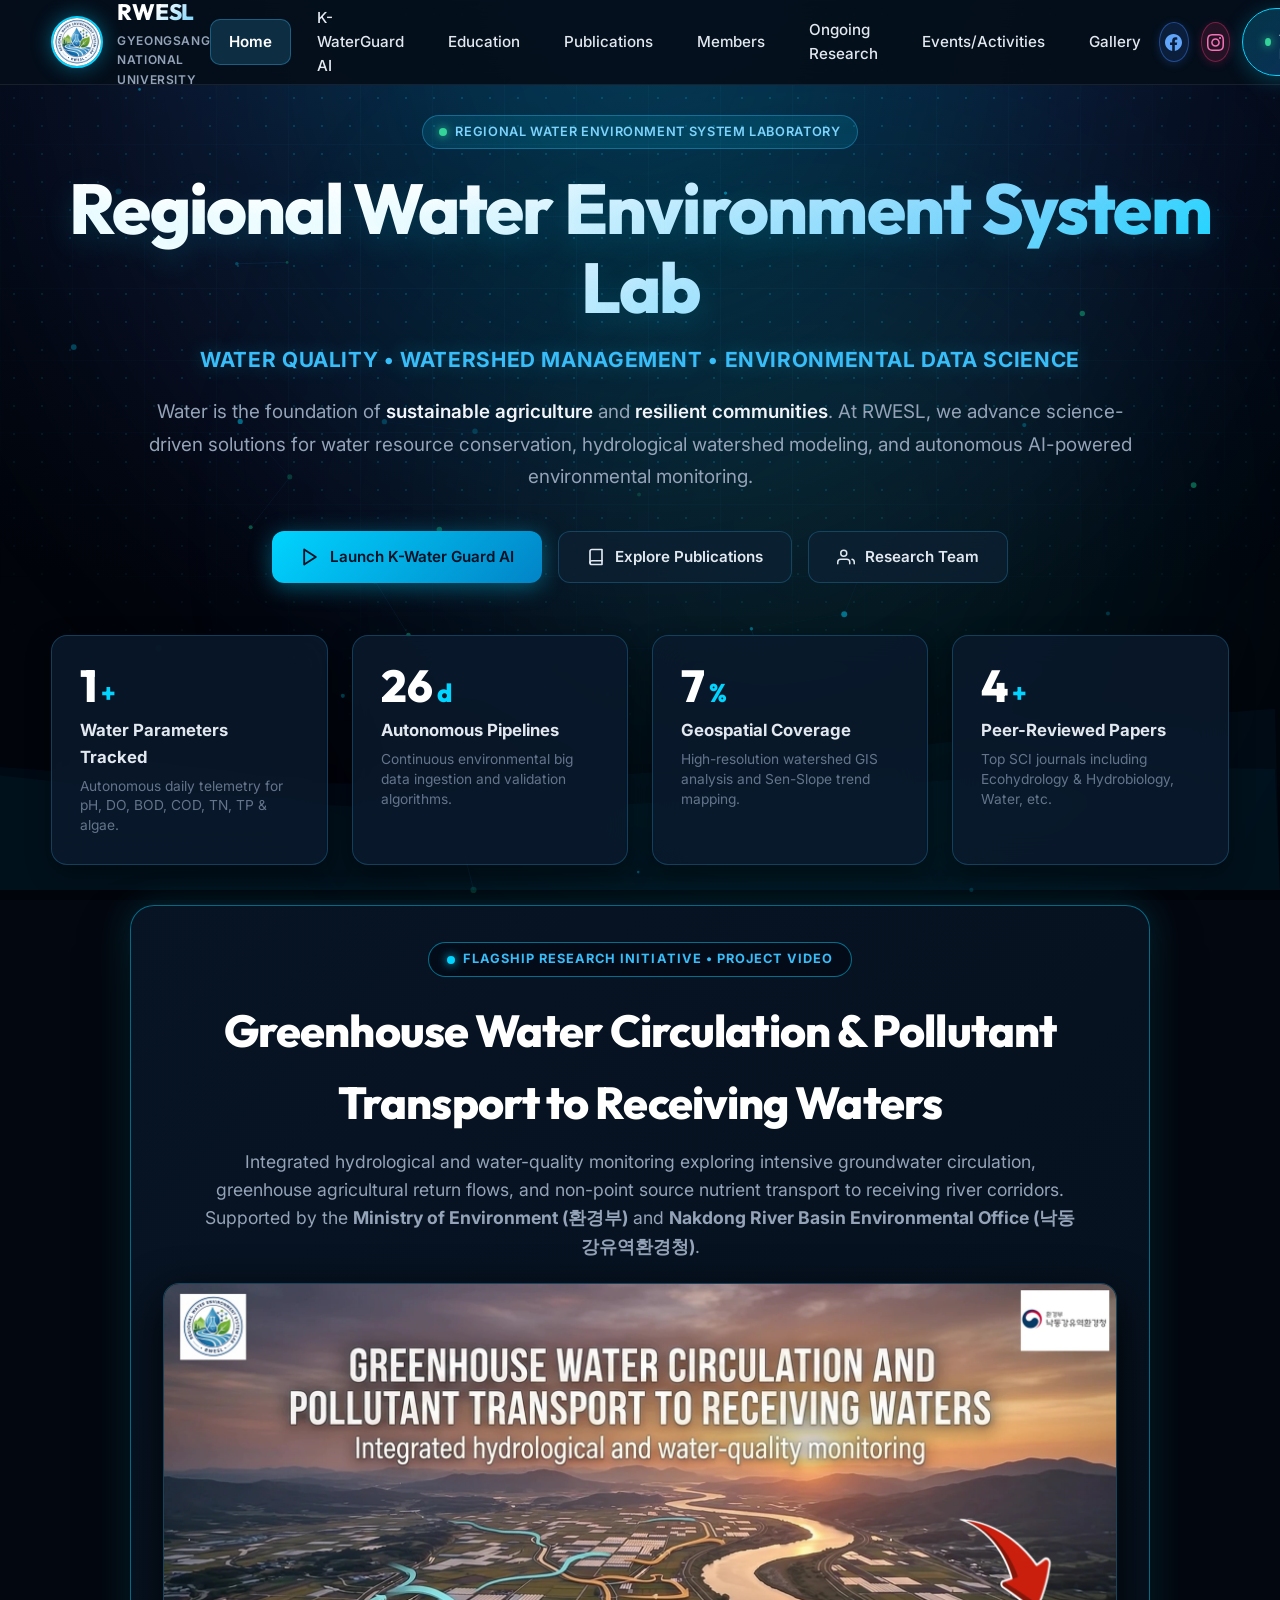
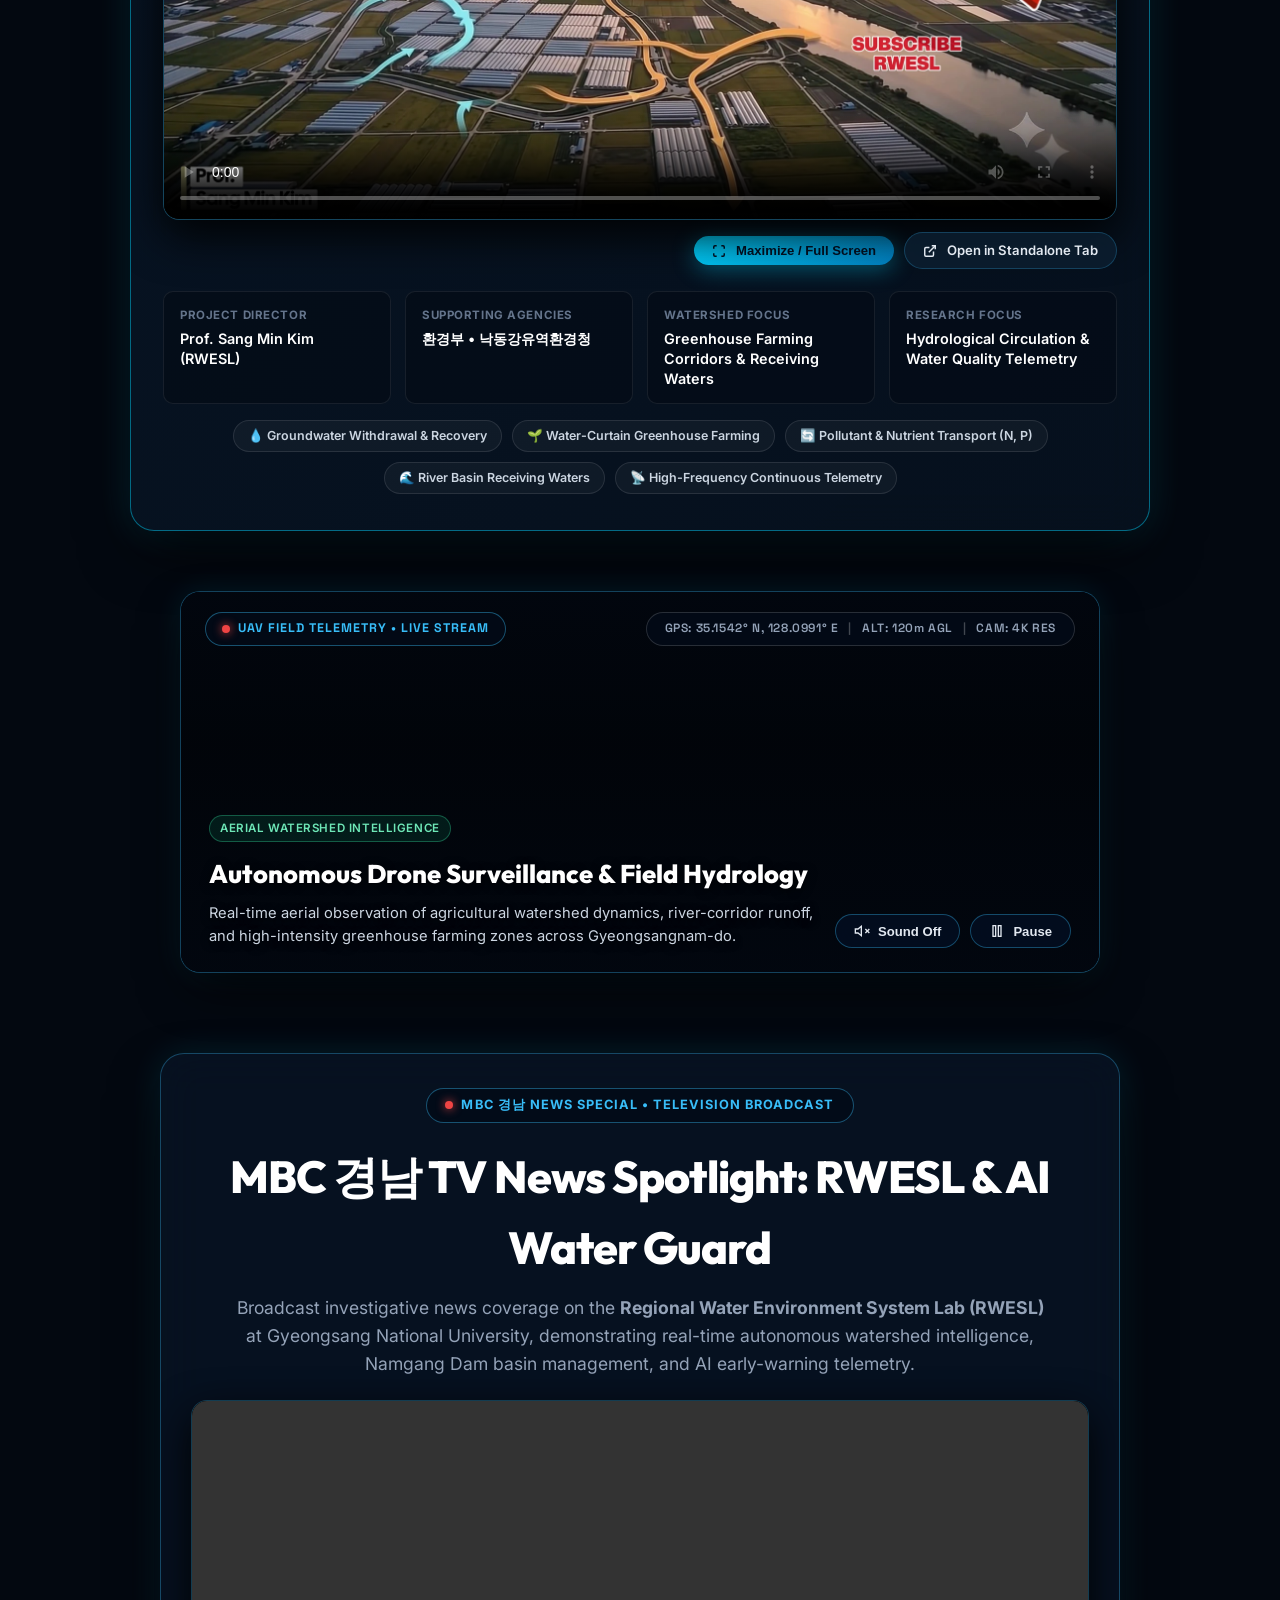
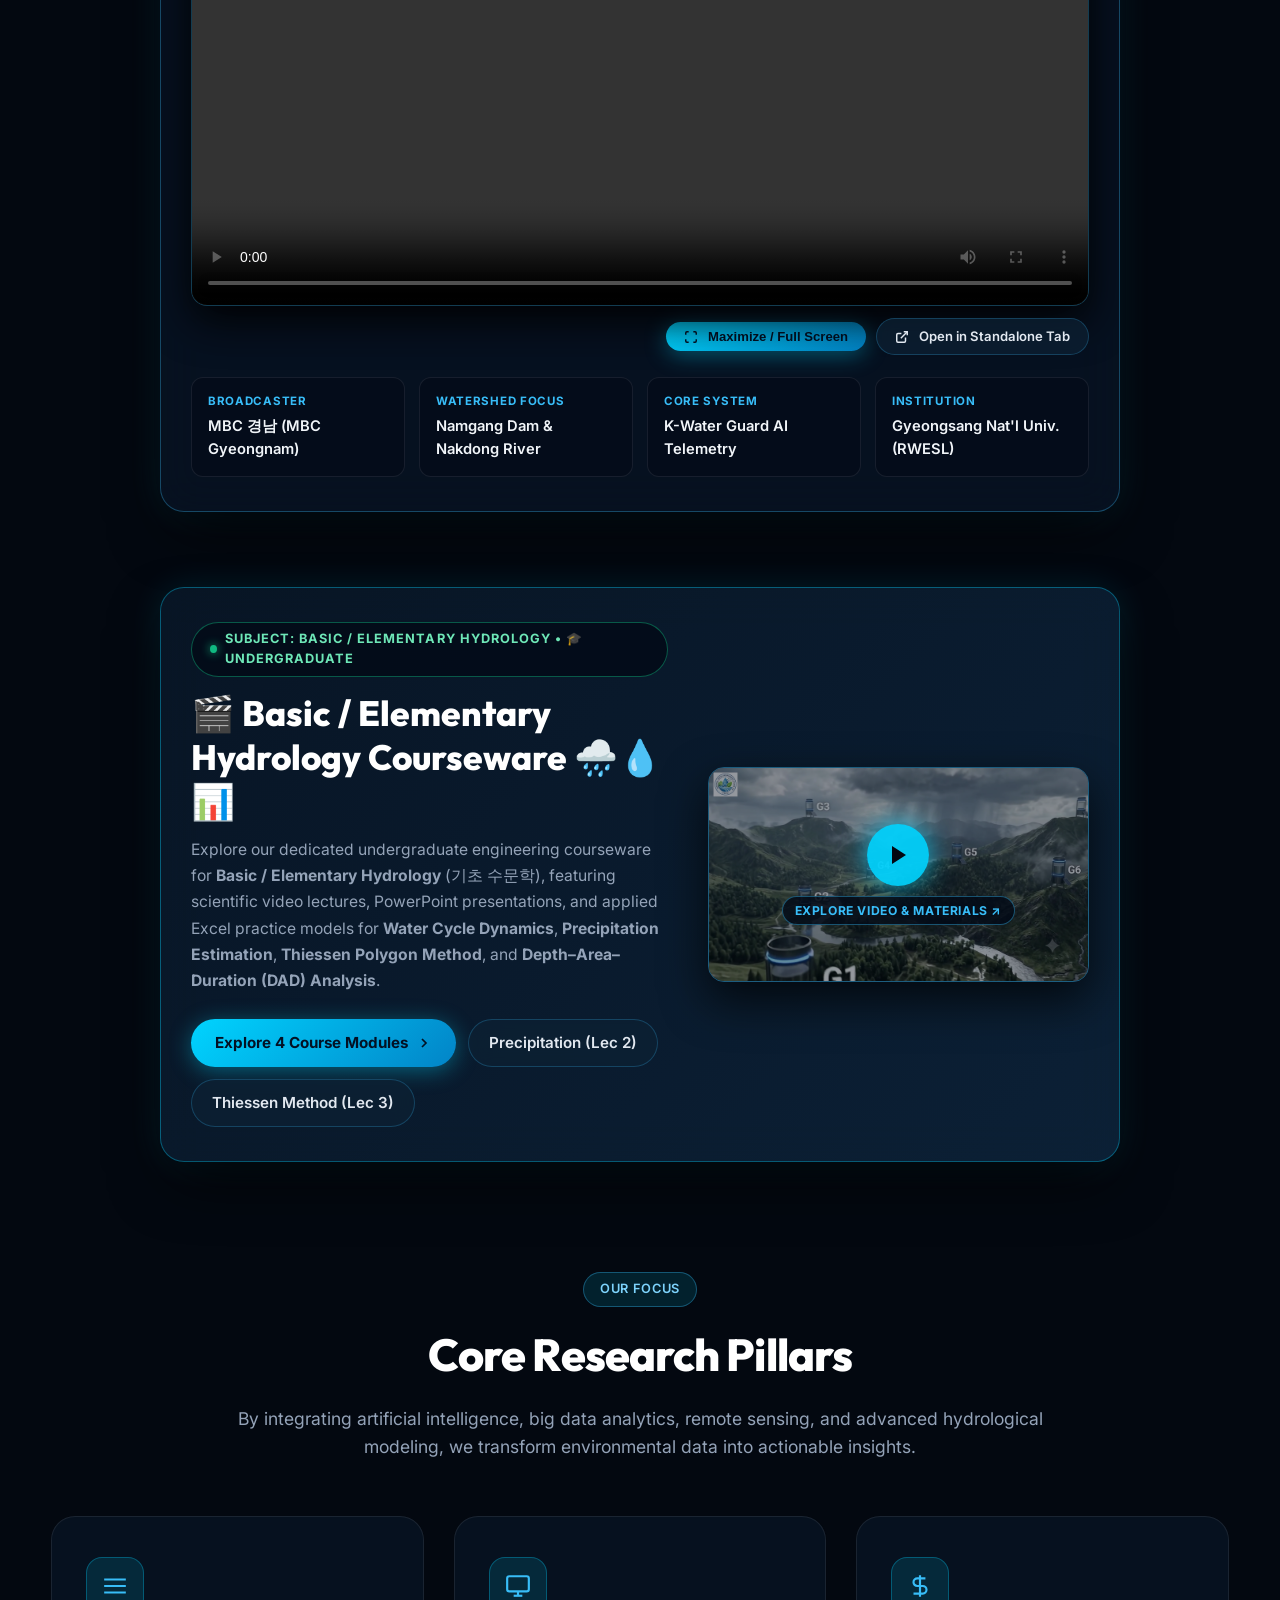
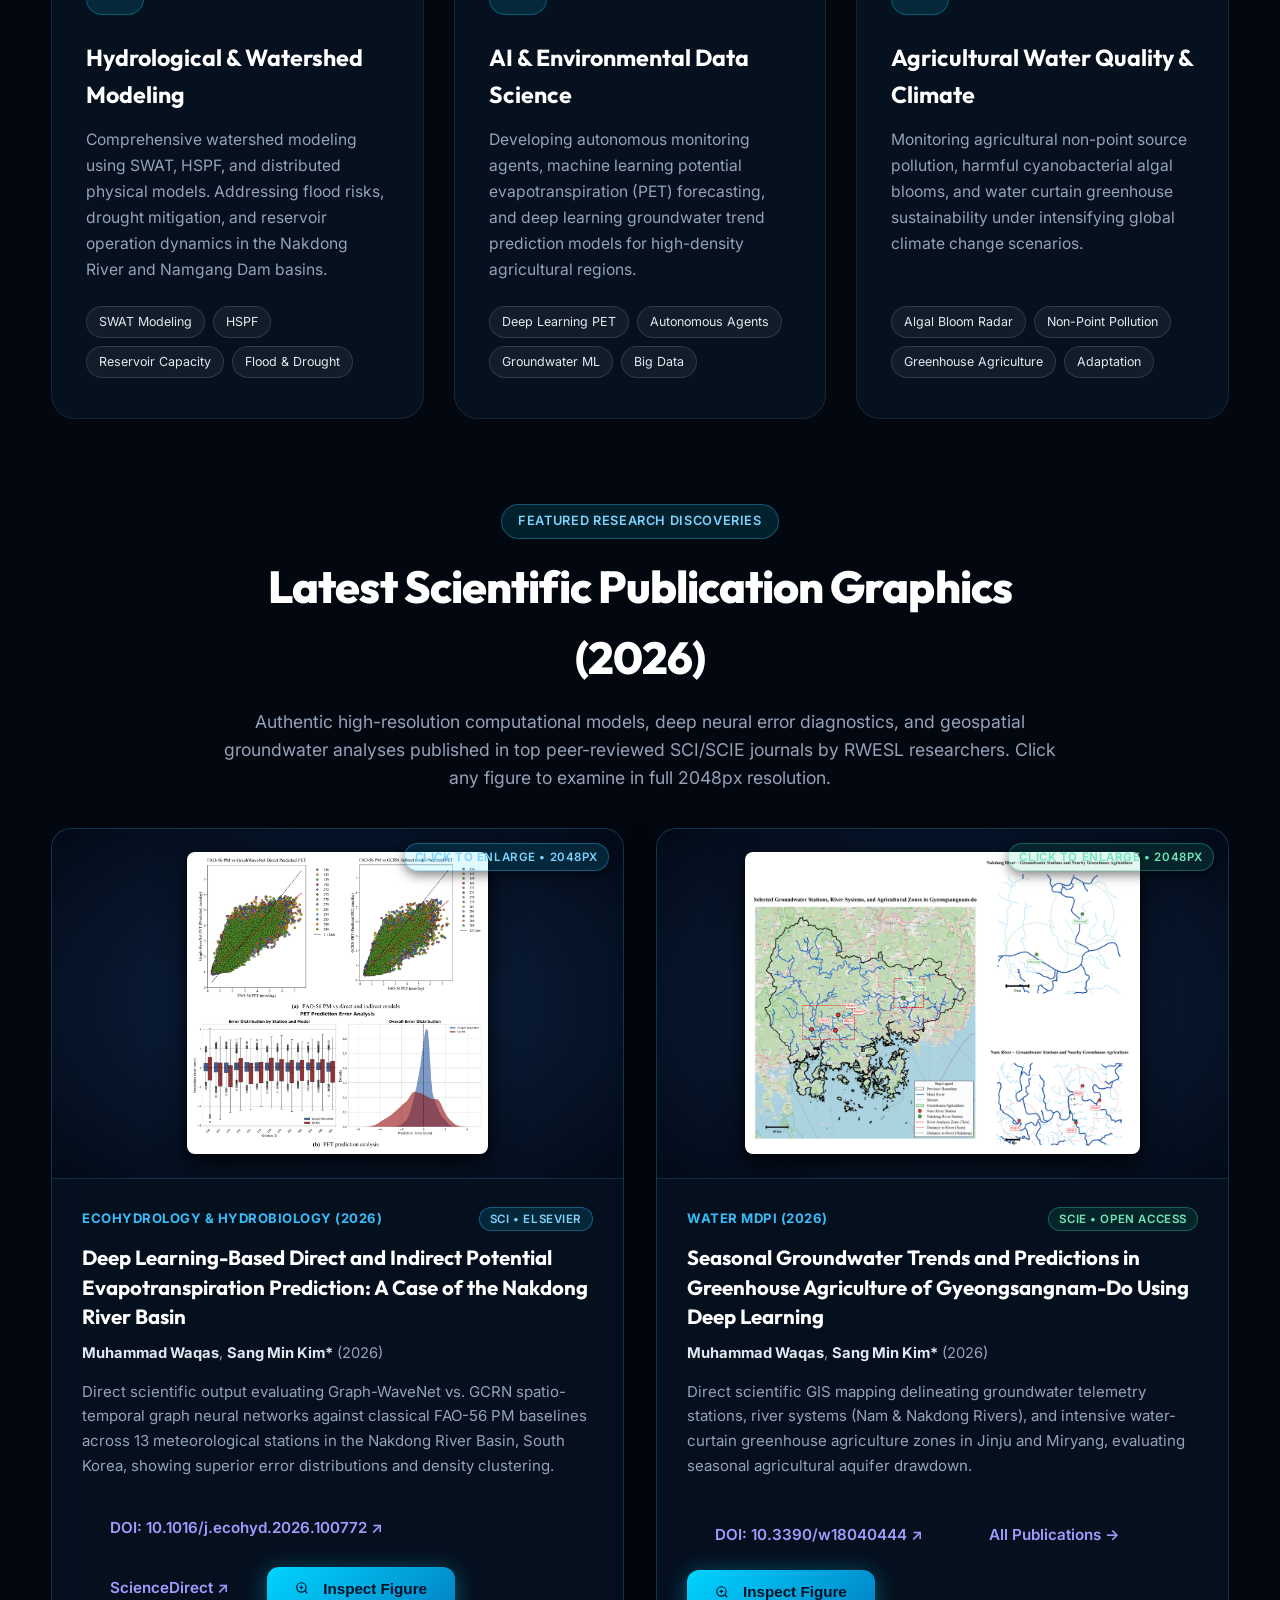
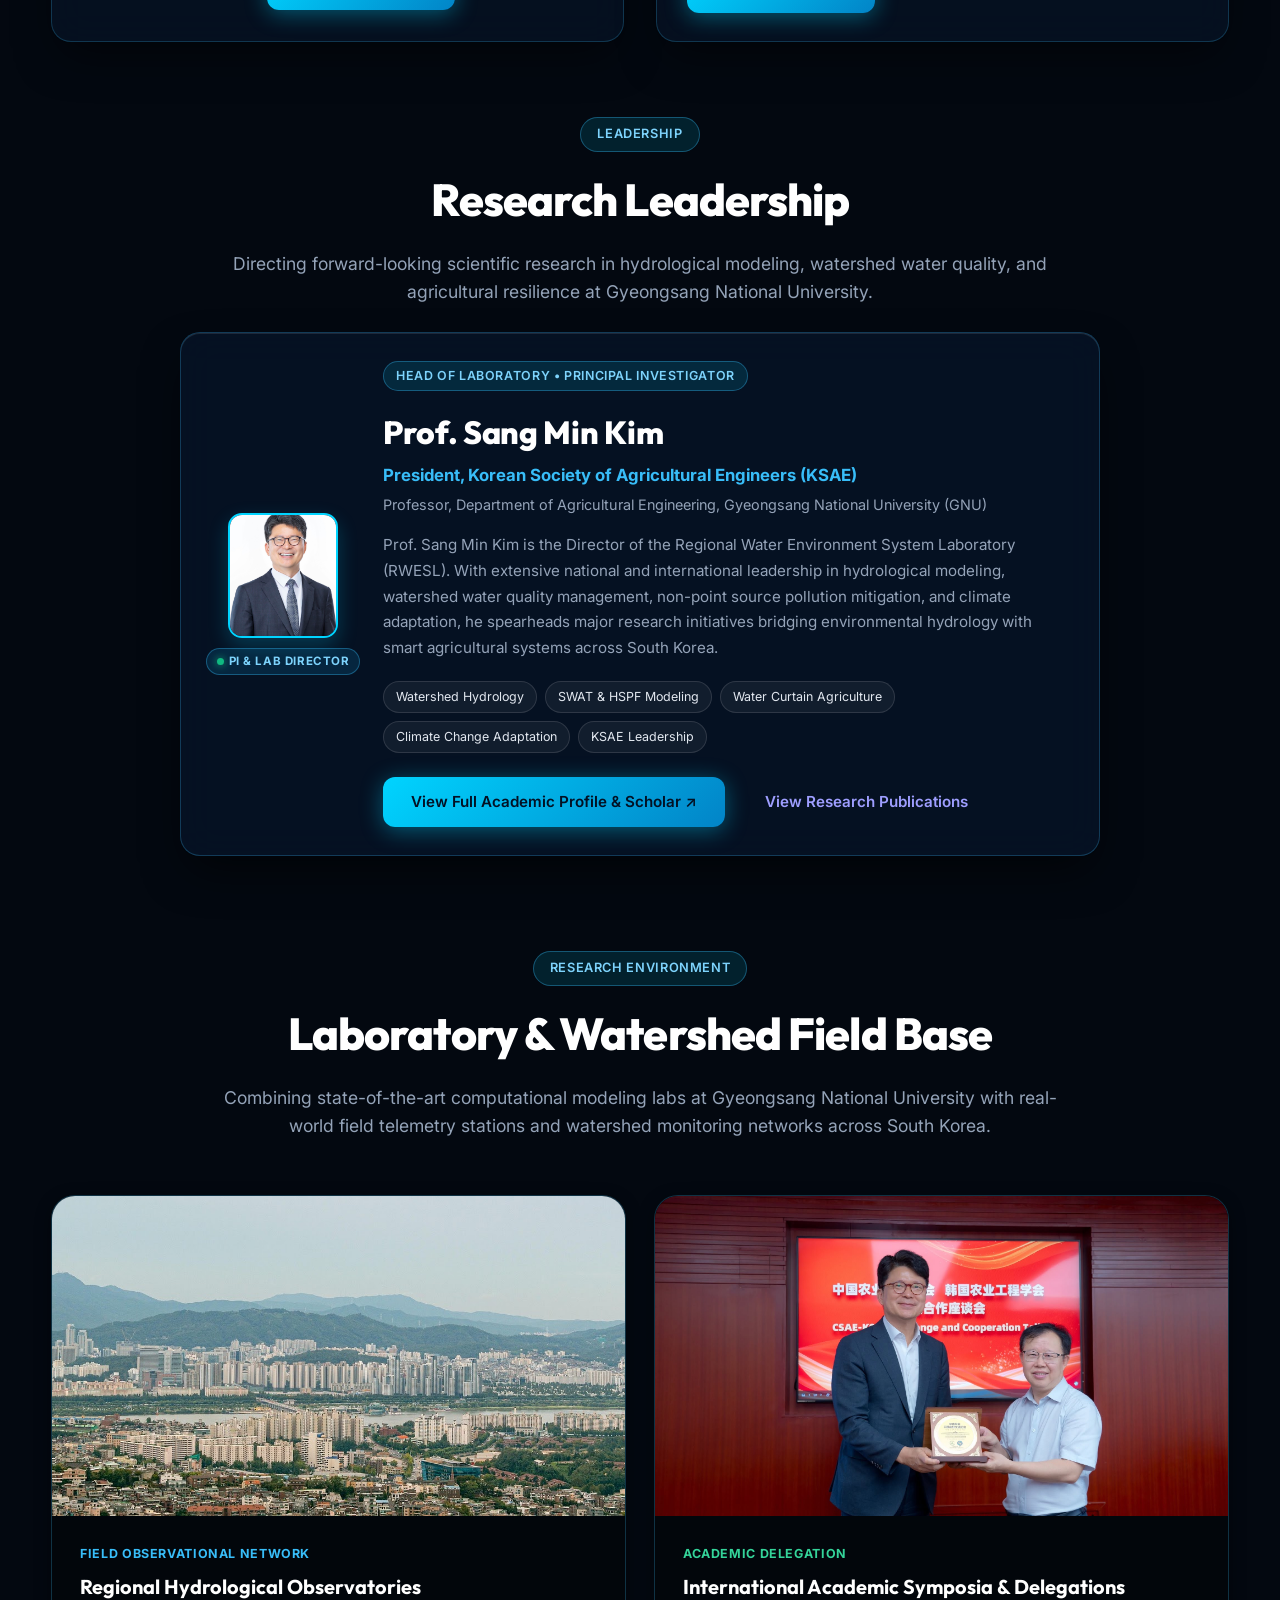
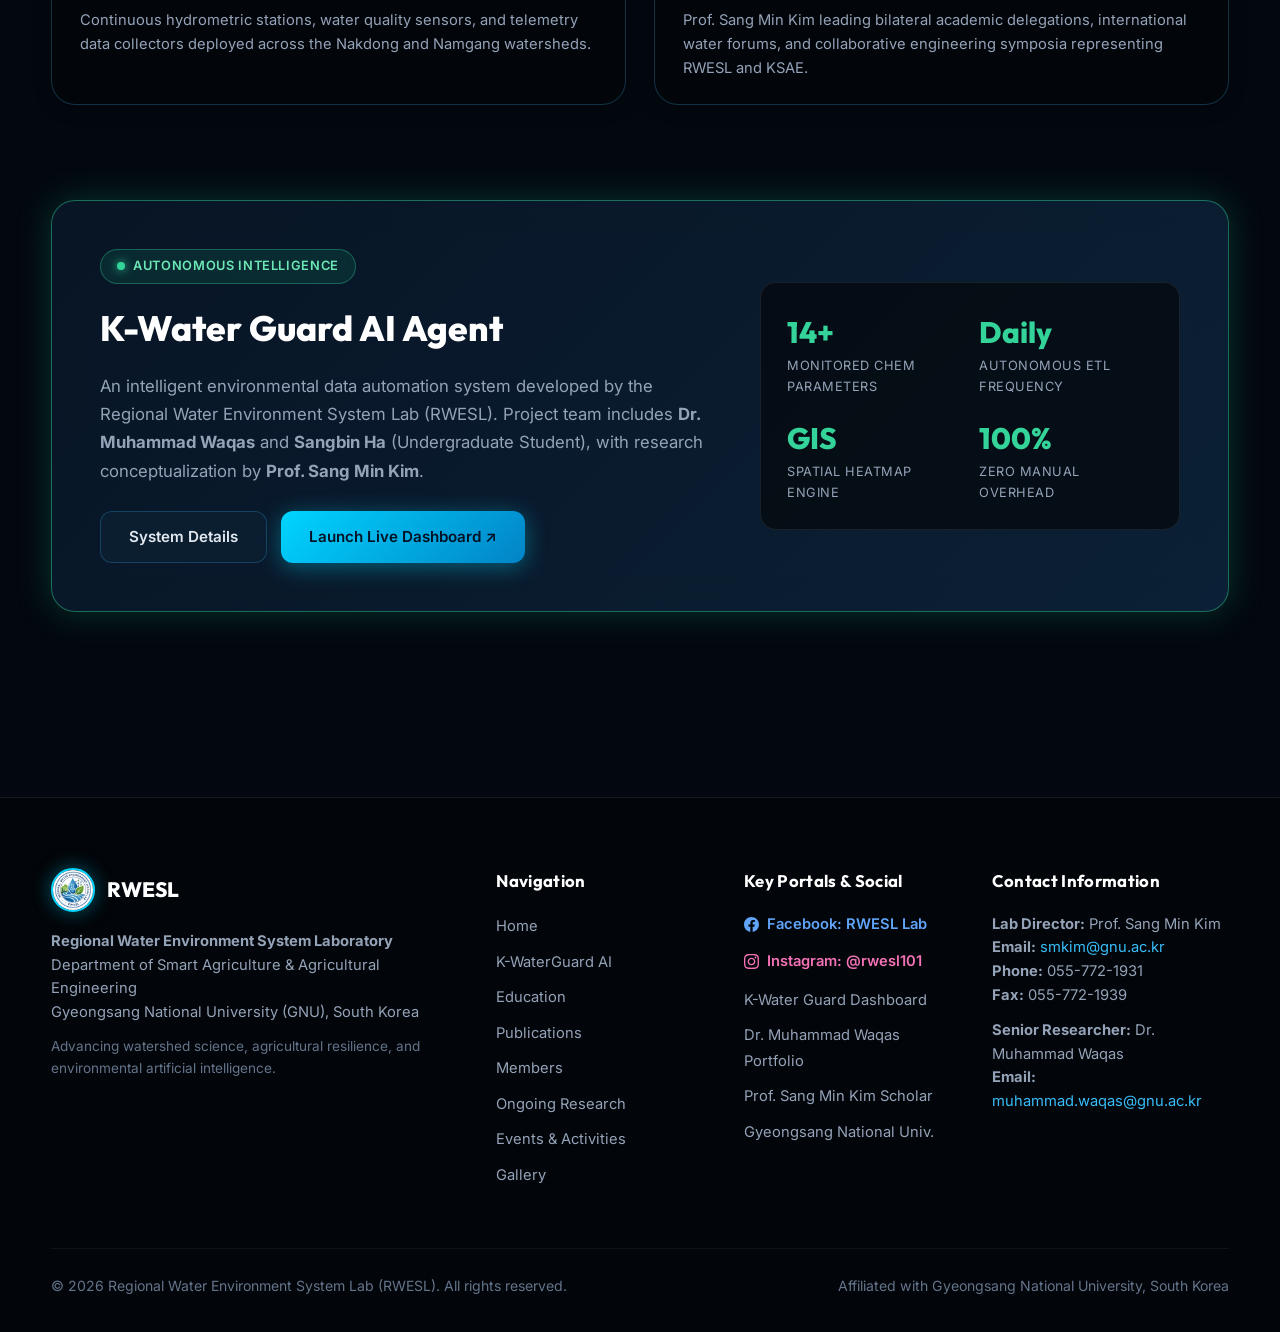
==== commit 39864fce: "Add full screen and theater mode maximize support for video players" ====
--- a/index.html
+++ b/index.html
@@ -516,12 +516,37 @@
             </p>
           </div>
 
-          <div class="project-video-wrapper">
+          <div class="project-video-wrapper" id="homeProjectVideoWrapper">
+            <button class="exit-theater-btn" onclick="exitTheaterMode('homeProjectVideoWrapper')" type="button">
+              <svg width="14" height="14" viewBox="0 0 24 24" fill="none" stroke="currentColor" stroke-width="2.5">
+                <line x1="18" y1="6" x2="6" y2="18"></line>
+                <line x1="6" y1="6" x2="18" y2="18"></line>
+              </svg>
+              <span>Exit Fullscreen (Esc)</span>
+            </button>
+
             <video class="project-video-player" id="projectVideoPlayer" controls playsinline preload="metadata" poster="assets/images/project_circulation_cover.webp">
               <source src="assets/videos/greenhouse_water_circulation_project.mp4" type="video/mp4">
               <source src="https://muhammadwaqas07171991-tech.github.io/rwesl-/assets/videos/greenhouse_water_circulation_project.mp4" type="video/mp4">
               Your browser does not support the video tag.
             </video>
+          </div>
+
+          <div style="display: flex; justify-content: flex-end; align-items: center; flex-wrap: wrap; gap: 10px; margin-top: -10px; margin-bottom: 22px;">
+            <button class="btn btn-primary" onclick="toggleVideoFullscreen('homeProjectVideoWrapper', 'projectVideoPlayer')" type="button" style="padding: 7px 18px; font-size: 0.82rem; border-radius: 9999px;">
+              <svg width="14" height="14" viewBox="0 0 24 24" fill="none" stroke="currentColor" stroke-width="2.5">
+                <path d="M8 3H5a2 2 0 0 0-2 2v3m18 0V5a2 2 0 0 0-2-2h-3m0 18h3a2 2 0 0 0 2-2v-3M3 16v3a2 2 0 0 0 2 2h3"></path>
+              </svg>
+              <span>Maximize / Full Screen</span>
+            </button>
+            <a class="btn btn-secondary" href="assets/videos/greenhouse_water_circulation_project.mp4" target="_blank" rel="noopener noreferrer" style="padding: 7px 18px; font-size: 0.82rem; border-radius: 9999px;">
+              <svg width="14" height="14" viewBox="0 0 24 24" fill="none" stroke="currentColor" stroke-width="2.5">
+                <path d="M18 13v6a2 2 0 0 1-2 2H5a2 2 0 0 1-2-2V8a2 2 0 0 1 2-2h6"></path>
+                <polyline points="15 3 21 3 21 9"></polyline>
+                <line x1="10" y1="14" x2="21" y2="3"></line>
+              </svg>
+              <span>Open in Standalone Tab</span>
+            </a>
           </div>
 
           <div class="project-meta-grid">
@@ -625,12 +650,37 @@
             </p>
           </div>
 
-          <div class="broadcast-video-wrapper">
+          <div class="broadcast-video-wrapper" id="homeMbcVideoWrapper">
+            <button class="exit-theater-btn" onclick="exitTheaterMode('homeMbcVideoWrapper')" type="button">
+              <svg width="14" height="14" viewBox="0 0 24 24" fill="none" stroke="currentColor" stroke-width="2.5">
+                <line x1="18" y1="6" x2="6" y2="18"></line>
+                <line x1="6" y1="6" x2="18" y2="18"></line>
+              </svg>
+              <span>Exit Fullscreen (Esc)</span>
+            </button>
+
             <video class="broadcast-video-player" id="mbcPlayer" controls playsinline preload="metadata">
               <source src="assets/videos/mbc_gyeongnam_news.mp4" type="video/mp4">
               <source src="https://muhammadwaqas07171991-tech.github.io/rwesl-/assets/videos/mbc_gyeongnam_news.mp4" type="video/mp4">
               Your browser does not support the video tag.
             </video>
+          </div>
+
+          <div style="display: flex; justify-content: flex-end; align-items: center; flex-wrap: wrap; gap: 10px; margin-top: -10px; margin-bottom: 22px;">
+            <button class="btn btn-primary" onclick="toggleVideoFullscreen('homeMbcVideoWrapper', 'mbcPlayer')" type="button" style="padding: 7px 18px; font-size: 0.82rem; border-radius: 9999px;">
+              <svg width="14" height="14" viewBox="0 0 24 24" fill="none" stroke="currentColor" stroke-width="2.5">
+                <path d="M8 3H5a2 2 0 0 0-2 2v3m18 0V5a2 2 0 0 0-2-2h-3m0 18h3a2 2 0 0 0 2-2v-3M3 16v3a2 2 0 0 0 2 2h3"></path>
+              </svg>
+              <span>Maximize / Full Screen</span>
+            </button>
+            <a class="btn btn-secondary" href="assets/videos/mbc_gyeongnam_news.mp4" target="_blank" rel="noopener noreferrer" style="padding: 7px 18px; font-size: 0.82rem; border-radius: 9999px;">
+              <svg width="14" height="14" viewBox="0 0 24 24" fill="none" stroke="currentColor" stroke-width="2.5">
+                <path d="M18 13v6a2 2 0 0 1-2 2H5a2 2 0 0 1-2-2V8a2 2 0 0 1 2-2h6"></path>
+                <polyline points="15 3 21 3 21 9"></polyline>
+                <line x1="10" y1="14" x2="21" y2="3"></line>
+              </svg>
+              <span>Open in Standalone Tab</span>
+            </a>
           </div>
 
           <div class="broadcast-meta-grid">
--- a/assets/css/style.css
+++ b/assets/css/style.css
@@ -800,6 +800,66 @@
   background: #000;
   outline: none;
   object-fit: cover;
+}
+
+/* Fullscreen & Theater Expansion */
+.project-video-wrapper.theater-mode,
+.broadcast-video-wrapper.theater-mode {
+  position: fixed !important;
+  inset: 0 !important;
+  top: 0 !important;
+  left: 0 !important;
+  width: 100vw !important;
+  height: 100vh !important;
+  max-height: 100vh !important;
+  border-radius: 0 !important;
+  border: none !important;
+  z-index: 9999999 !important;
+  background: #000000 !important;
+  margin: 0 !important;
+  display: flex !important;
+  align-items: center !important;
+  justify-content: center !important;
+  box-shadow: none !important;
+}
+
+.project-video-wrapper.theater-mode video,
+.broadcast-video-wrapper.theater-mode video {
+  max-height: 100vh !important;
+  height: 100% !important;
+  width: 100% !important;
+  object-fit: contain !important;
+}
+
+.exit-theater-btn {
+  display: none;
+  position: absolute;
+  top: 18px;
+  right: 20px;
+  z-index: 10000000;
+  background: rgba(15, 23, 42, 0.9);
+  border: 1px solid rgba(0, 212, 255, 0.7);
+  color: #ffffff;
+  padding: 8px 18px;
+  border-radius: 9999px;
+  font-size: 0.82rem;
+  font-weight: 700;
+  cursor: pointer;
+  box-shadow: 0 4px 20px rgba(0,0,0,0.85);
+  transition: all 0.2s ease;
+  align-items: center;
+  gap: 8px;
+}
+
+.project-video-wrapper.theater-mode .exit-theater-btn,
+.broadcast-video-wrapper.theater-mode .exit-theater-btn {
+  display: inline-flex !important;
+}
+
+.exit-theater-btn:hover {
+  background: var(--primary-cyan);
+  color: #030712;
+  box-shadow: 0 0 20px rgba(0, 212, 255, 0.8);
 }
 
 .project-meta-grid {
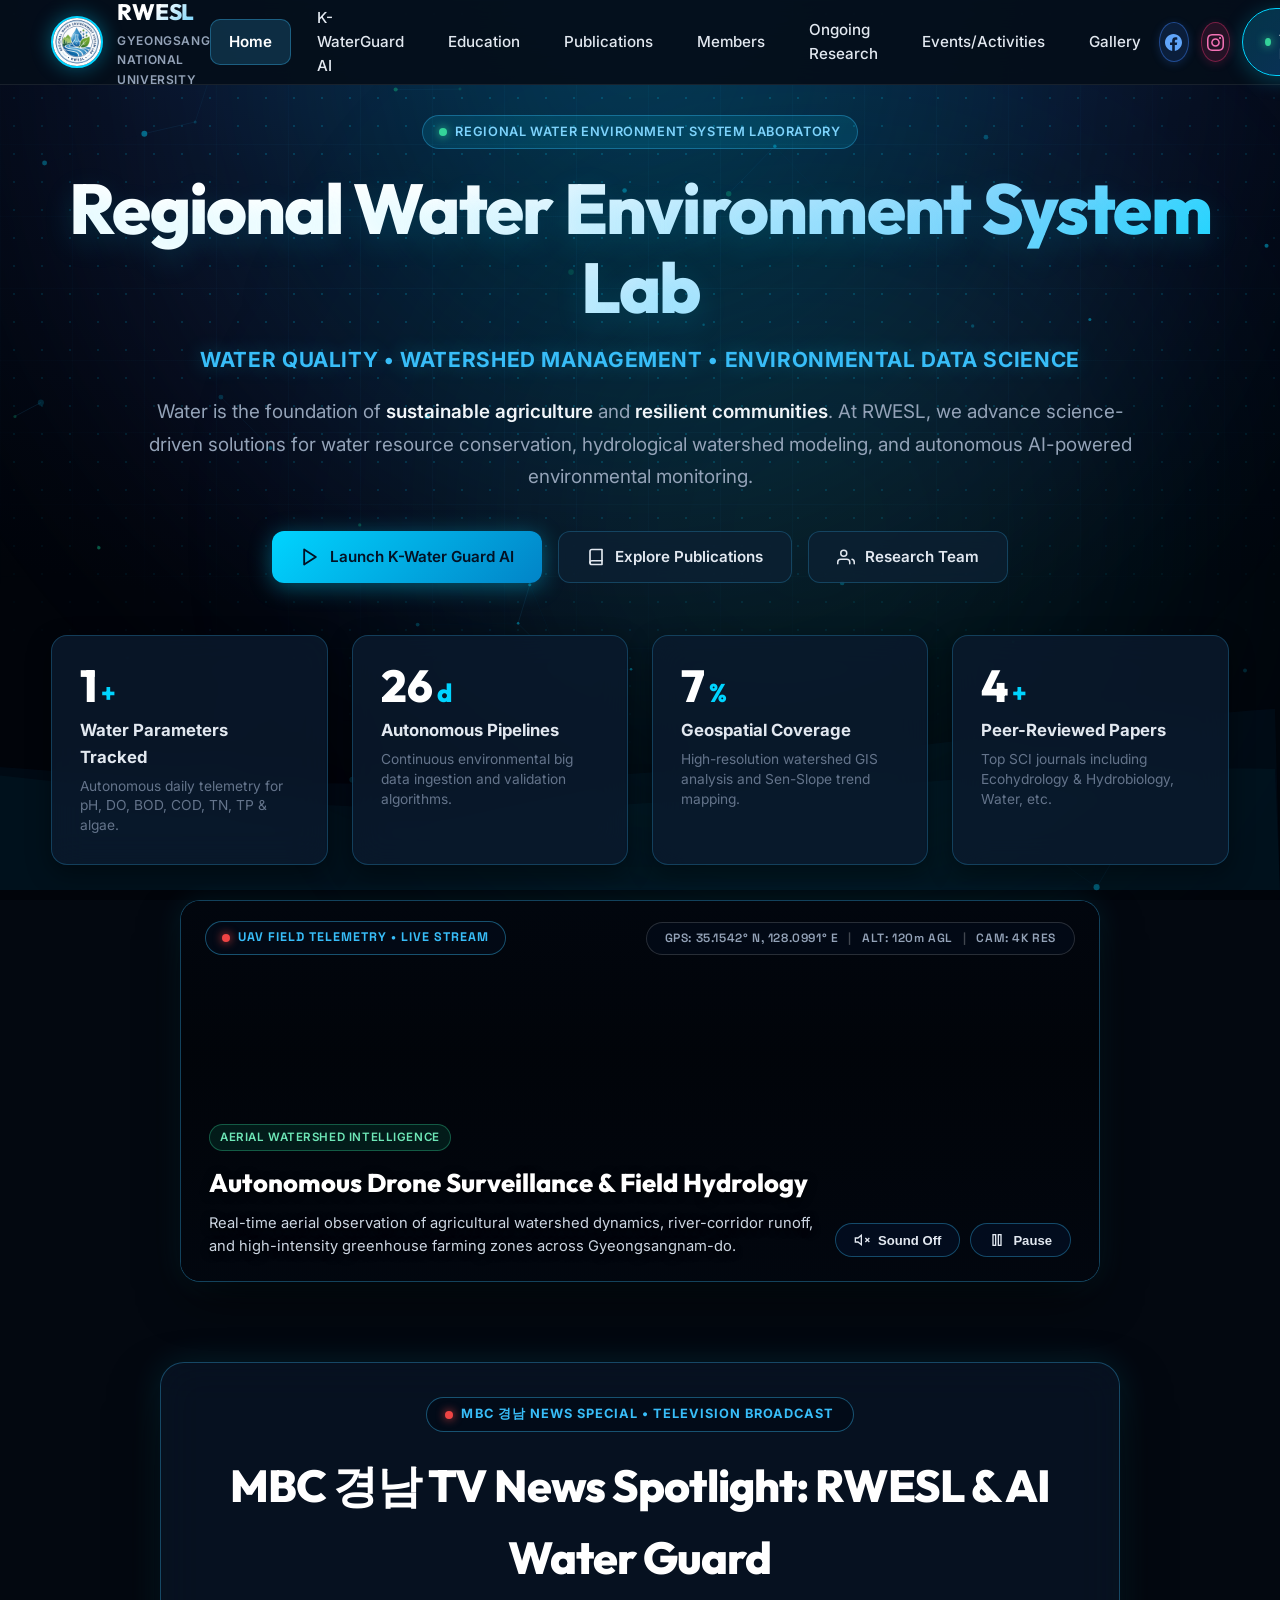
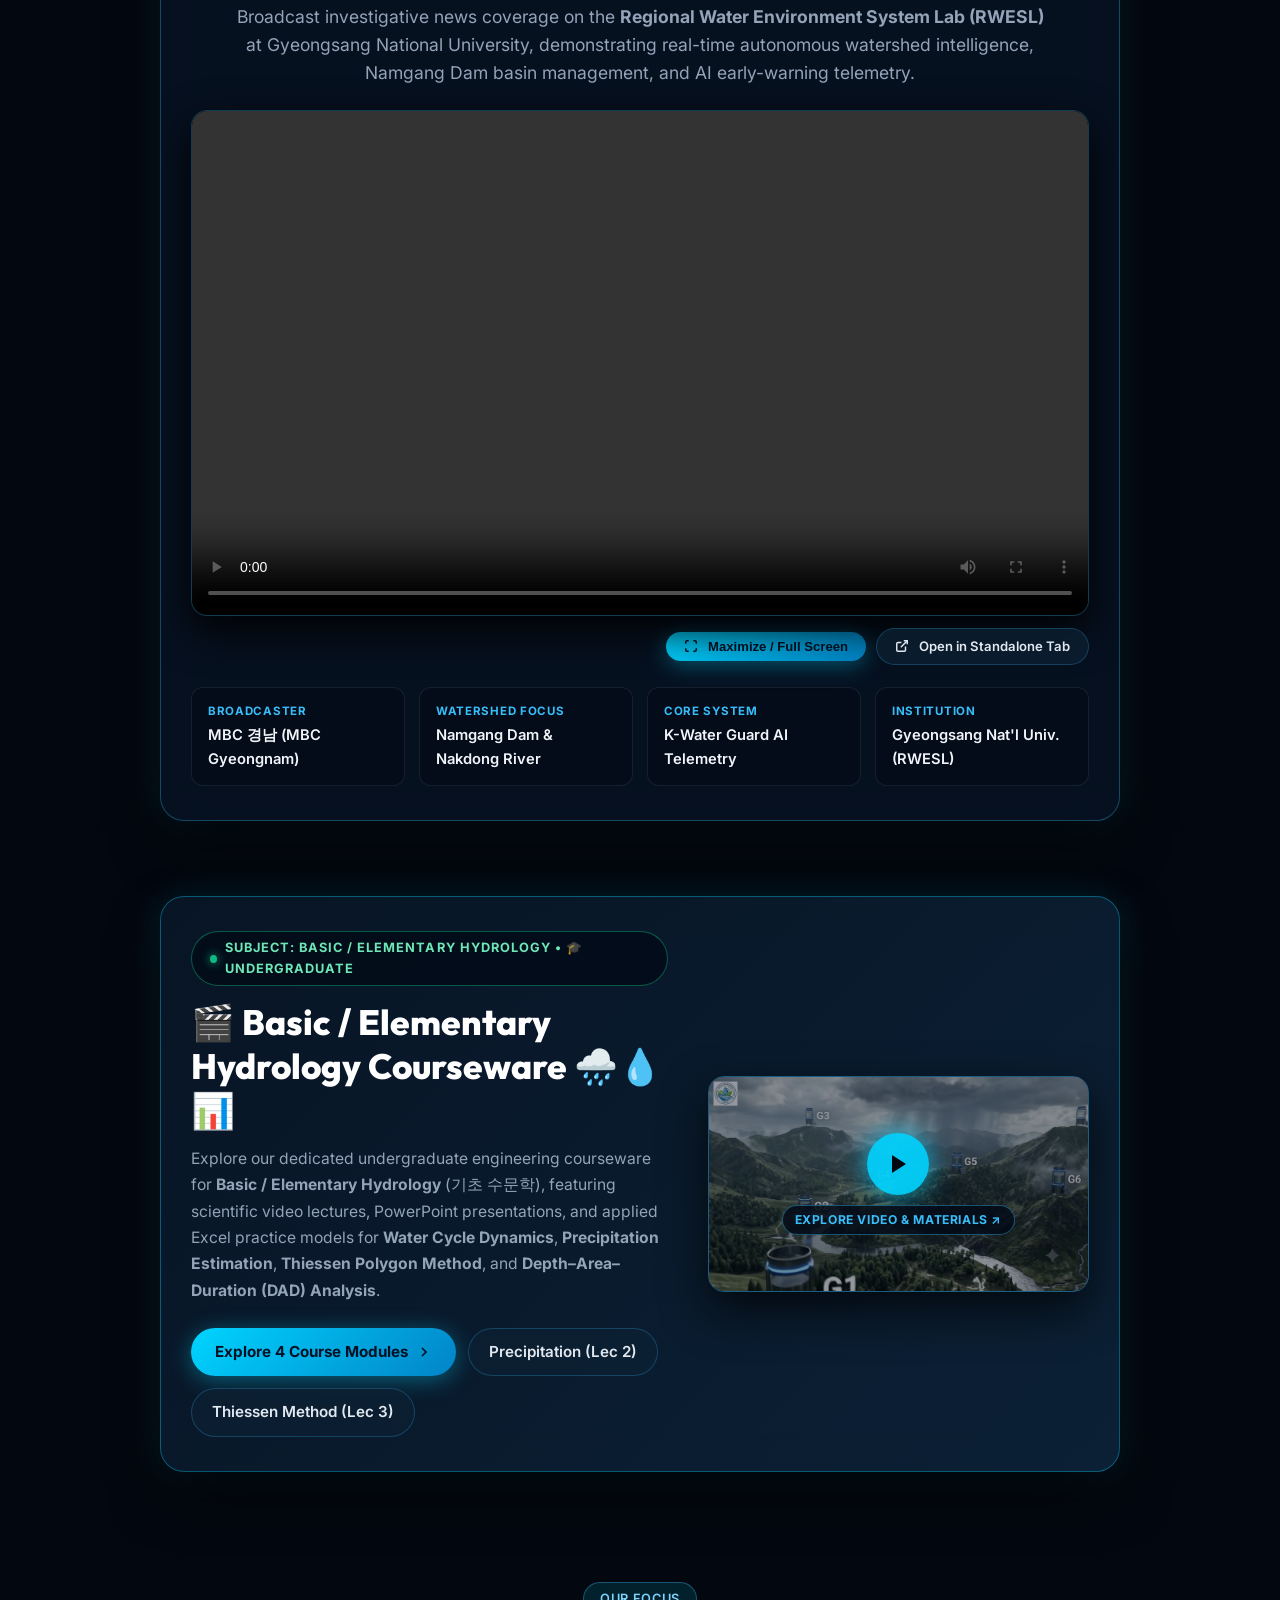
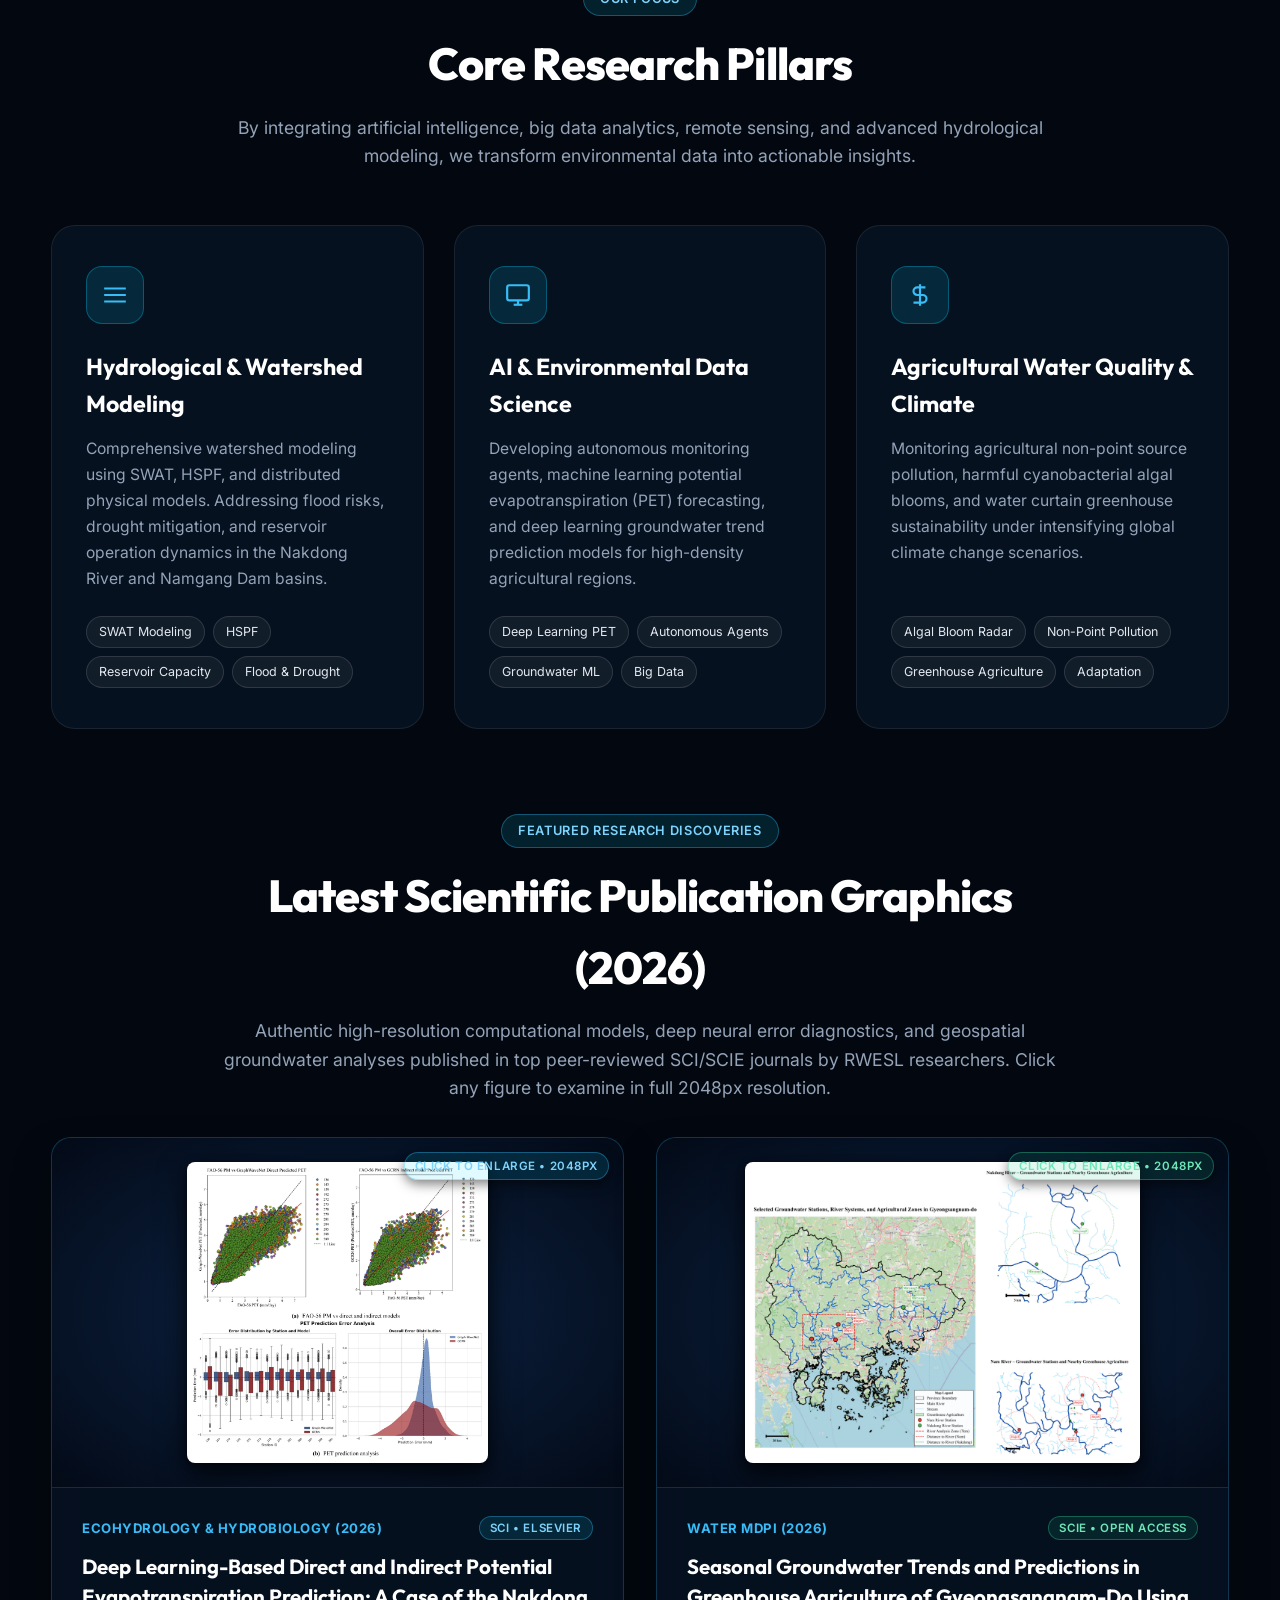
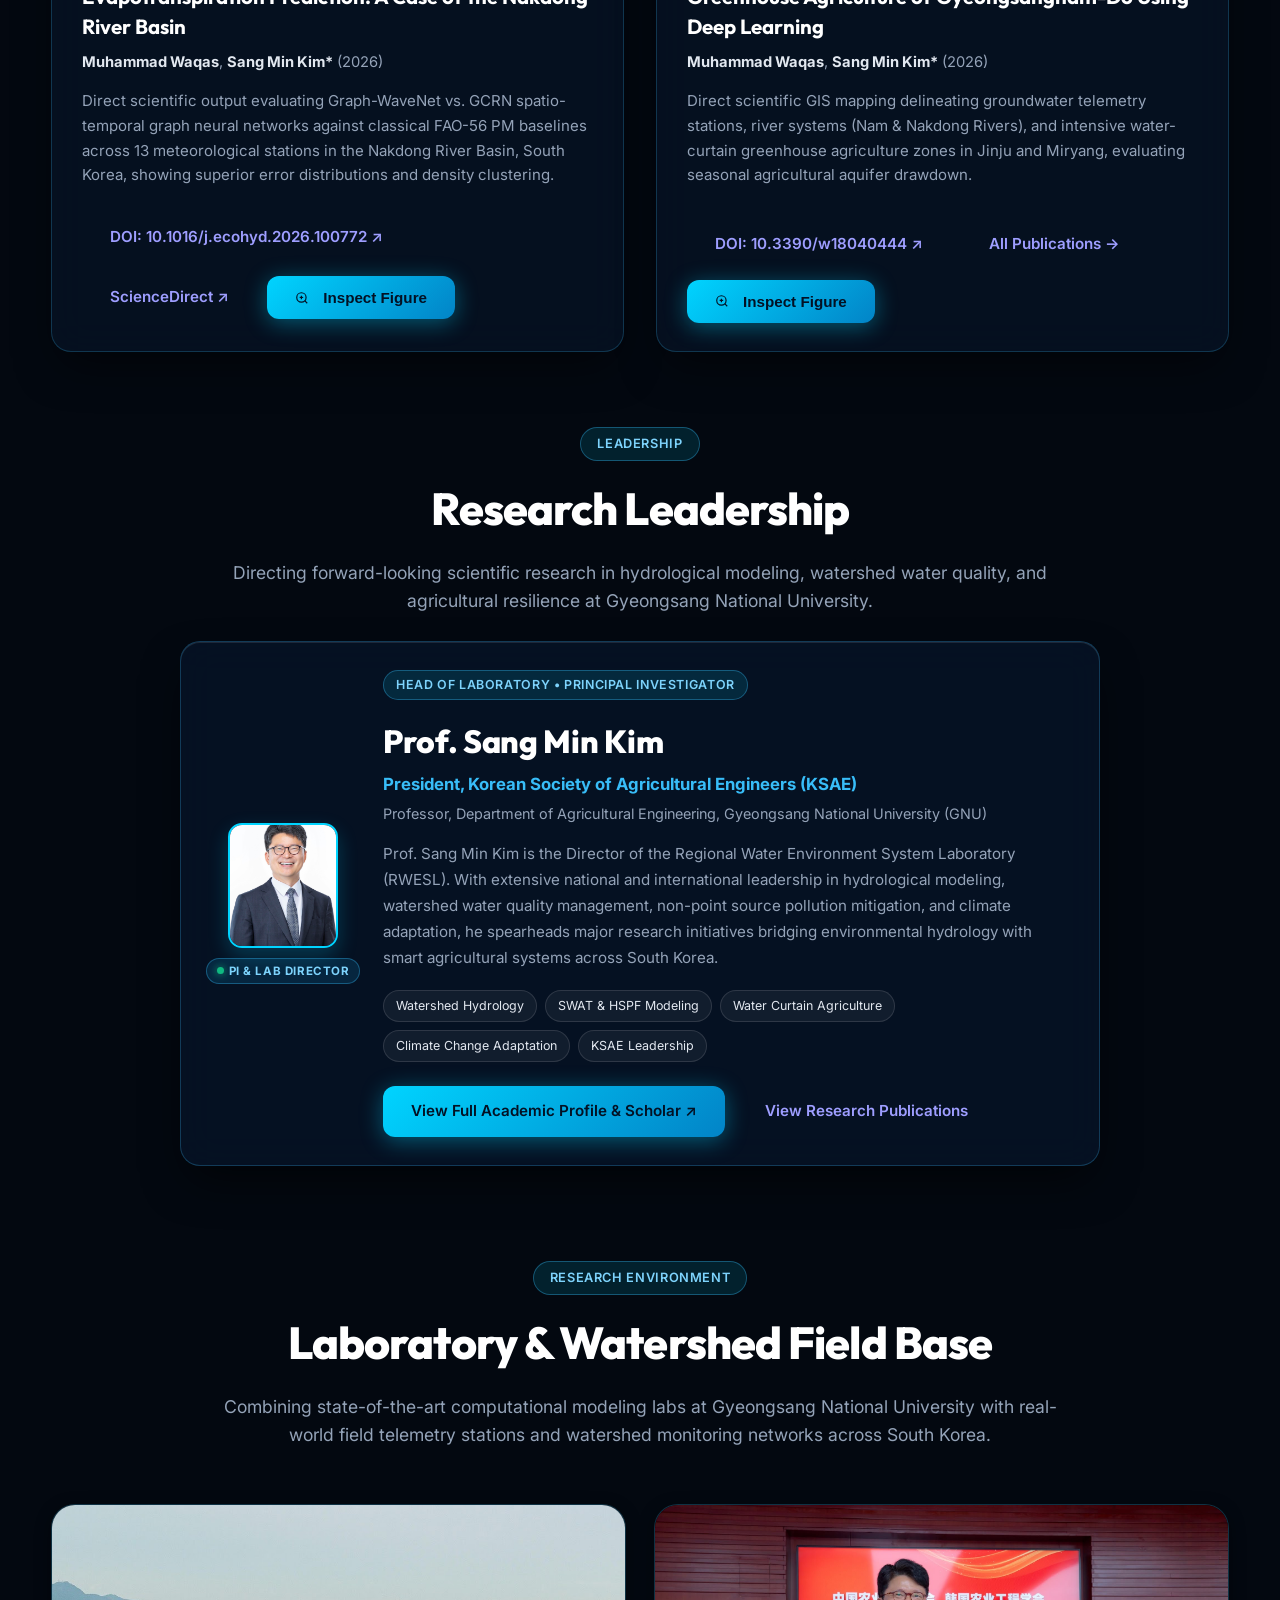
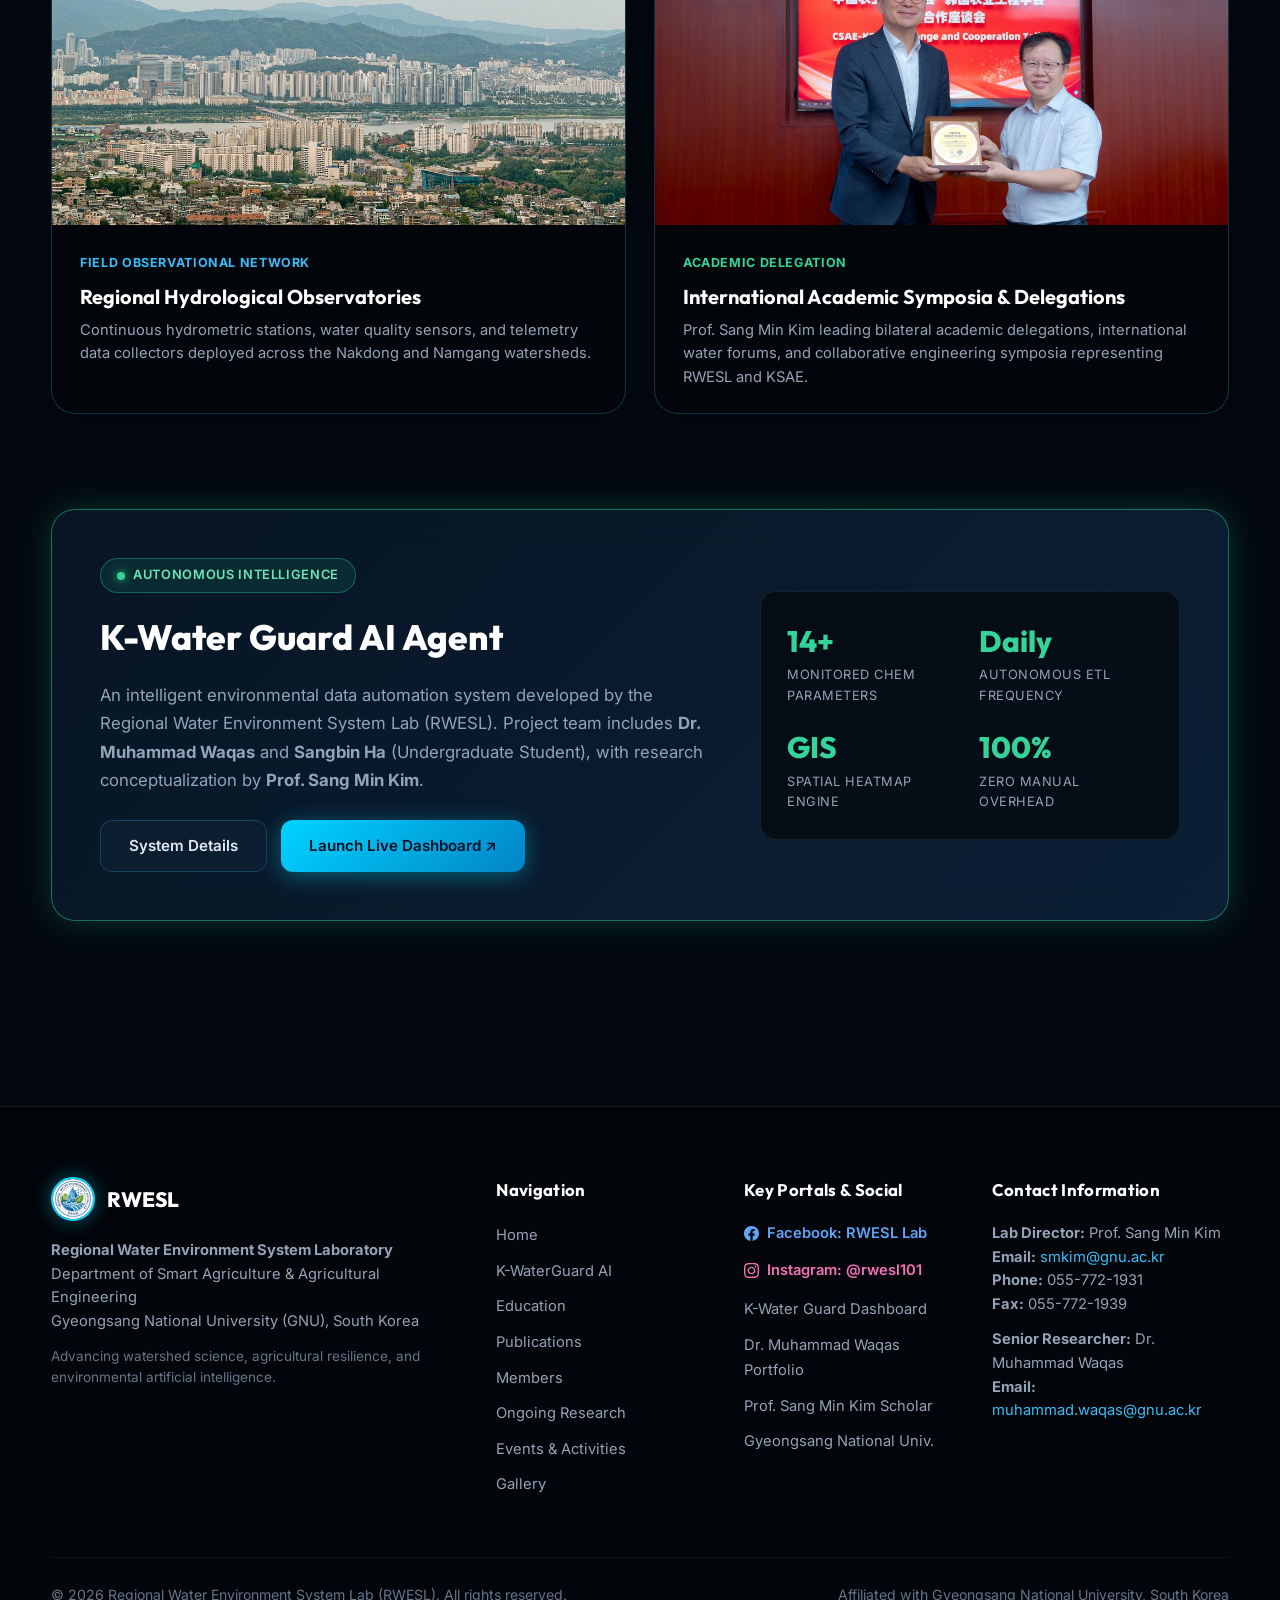
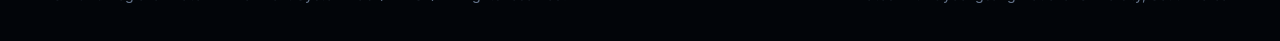
==== commit e416184e: "Remove Flagship Project Video from Home page" ====
--- a/index.html
+++ b/index.html
@@ -501,83 +501,7 @@
       </div>
     </section>
 
-    <!-- Flagship Project Showcase: Greenhouse Water Circulation and Pollutant Transport -->
-    <section class="project-video-section" id="project-video-showcase">
-      <div class="container">
-        <div class="project-video-card">
-          <div class="project-video-header">
-            <div class="project-badge-pill">
-              <span class="live-rec-dot" style="background-color: #00d4ff; box-shadow: 0 0 10px #00d4ff;"></span>
-              <span>FLAGSHIP RESEARCH INITIATIVE • PROJECT VIDEO</span>
-            </div>
-            <h2 class="section-title" style="margin-top: 6px; margin-bottom: 10px;">Greenhouse Water Circulation &amp; Pollutant Transport to Receiving Waters</h2>
-            <p class="section-subtitle" style="max-width: 880px; margin: 0 auto;">
-              Integrated hydrological and water-quality monitoring exploring intensive groundwater circulation, greenhouse agricultural return flows, and non-point source nutrient transport to receiving river corridors. Supported by the <strong>Ministry of Environment (환경부)</strong> and <strong>Nakdong River Basin Environmental Office (낙동강유역환경청)</strong>.
-            </p>
-          </div>
-
-          <div class="project-video-wrapper" id="homeProjectVideoWrapper">
-            <button class="exit-theater-btn" onclick="exitTheaterMode('homeProjectVideoWrapper')" type="button">
-              <svg width="14" height="14" viewBox="0 0 24 24" fill="none" stroke="currentColor" stroke-width="2.5">
-                <line x1="18" y1="6" x2="6" y2="18"></line>
-                <line x1="6" y1="6" x2="18" y2="18"></line>
-              </svg>
-              <span>Exit Fullscreen (Esc)</span>
-            </button>
-
-            <video class="project-video-player" id="projectVideoPlayer" controls playsinline preload="metadata" poster="assets/images/project_circulation_cover.webp">
-              <source src="assets/videos/greenhouse_water_circulation_project.mp4" type="video/mp4">
-              <source src="https://muhammadwaqas07171991-tech.github.io/rwesl-/assets/videos/greenhouse_water_circulation_project.mp4" type="video/mp4">
-              Your browser does not support the video tag.
-            </video>
-          </div>
-
-          <div style="display: flex; justify-content: flex-end; align-items: center; flex-wrap: wrap; gap: 10px; margin-top: -10px; margin-bottom: 22px;">
-            <button class="btn btn-primary" onclick="toggleVideoFullscreen('homeProjectVideoWrapper', 'projectVideoPlayer')" type="button" style="padding: 7px 18px; font-size: 0.82rem; border-radius: 9999px;">
-              <svg width="14" height="14" viewBox="0 0 24 24" fill="none" stroke="currentColor" stroke-width="2.5">
-                <path d="M8 3H5a2 2 0 0 0-2 2v3m18 0V5a2 2 0 0 0-2-2h-3m0 18h3a2 2 0 0 0 2-2v-3M3 16v3a2 2 0 0 0 2 2h3"></path>
-              </svg>
-              <span>Maximize / Full Screen</span>
-            </button>
-            <a class="btn btn-secondary" href="assets/videos/greenhouse_water_circulation_project.mp4" target="_blank" rel="noopener noreferrer" style="padding: 7px 18px; font-size: 0.82rem; border-radius: 9999px;">
-              <svg width="14" height="14" viewBox="0 0 24 24" fill="none" stroke="currentColor" stroke-width="2.5">
-                <path d="M18 13v6a2 2 0 0 1-2 2H5a2 2 0 0 1-2-2V8a2 2 0 0 1 2-2h6"></path>
-                <polyline points="15 3 21 3 21 9"></polyline>
-                <line x1="10" y1="14" x2="21" y2="3"></line>
-              </svg>
-              <span>Open in Standalone Tab</span>
-            </a>
-          </div>
-
-          <div class="project-meta-grid">
-            <div class="project-meta-item">
-              <div class="project-meta-label">Project Director</div>
-              <div class="project-meta-val">Prof. Sang Min Kim (RWESL)</div>
-            </div>
-            <div class="project-meta-item">
-              <div class="project-meta-label">Supporting Agencies</div>
-              <div class="project-meta-val">환경부 • 낙동강유역환경청</div>
-            </div>
-            <div class="project-meta-item">
-              <div class="project-meta-label">Watershed Focus</div>
-              <div class="project-meta-val">Greenhouse Farming Corridors &amp; Receiving Waters</div>
-            </div>
-            <div class="project-meta-item">
-              <div class="project-meta-label">Research Focus</div>
-              <div class="project-meta-val">Hydrological Circulation &amp; Water Quality Telemetry</div>
-            </div>
-          </div>
-
-          <div class="project-tags-row">
-            <span class="project-tag-chip">💧 Groundwater Withdrawal &amp; Recovery</span>
-            <span class="project-tag-chip">🌱 Water-Curtain Greenhouse Farming</span>
-            <span class="project-tag-chip">🔄 Pollutant &amp; Nutrient Transport (N, P)</span>
-            <span class="project-tag-chip">🌊 River Basin Receiving Waters</span>
-            <span class="project-tag-chip">📡 High-Frequency Continuous Telemetry</span>
-          </div>
-        </div>
-      </div>
-    </section>
+
 
     <!-- Aerial Drone & Watershed Field Telemetry Showcase -->
     <section class="drone-video-section">
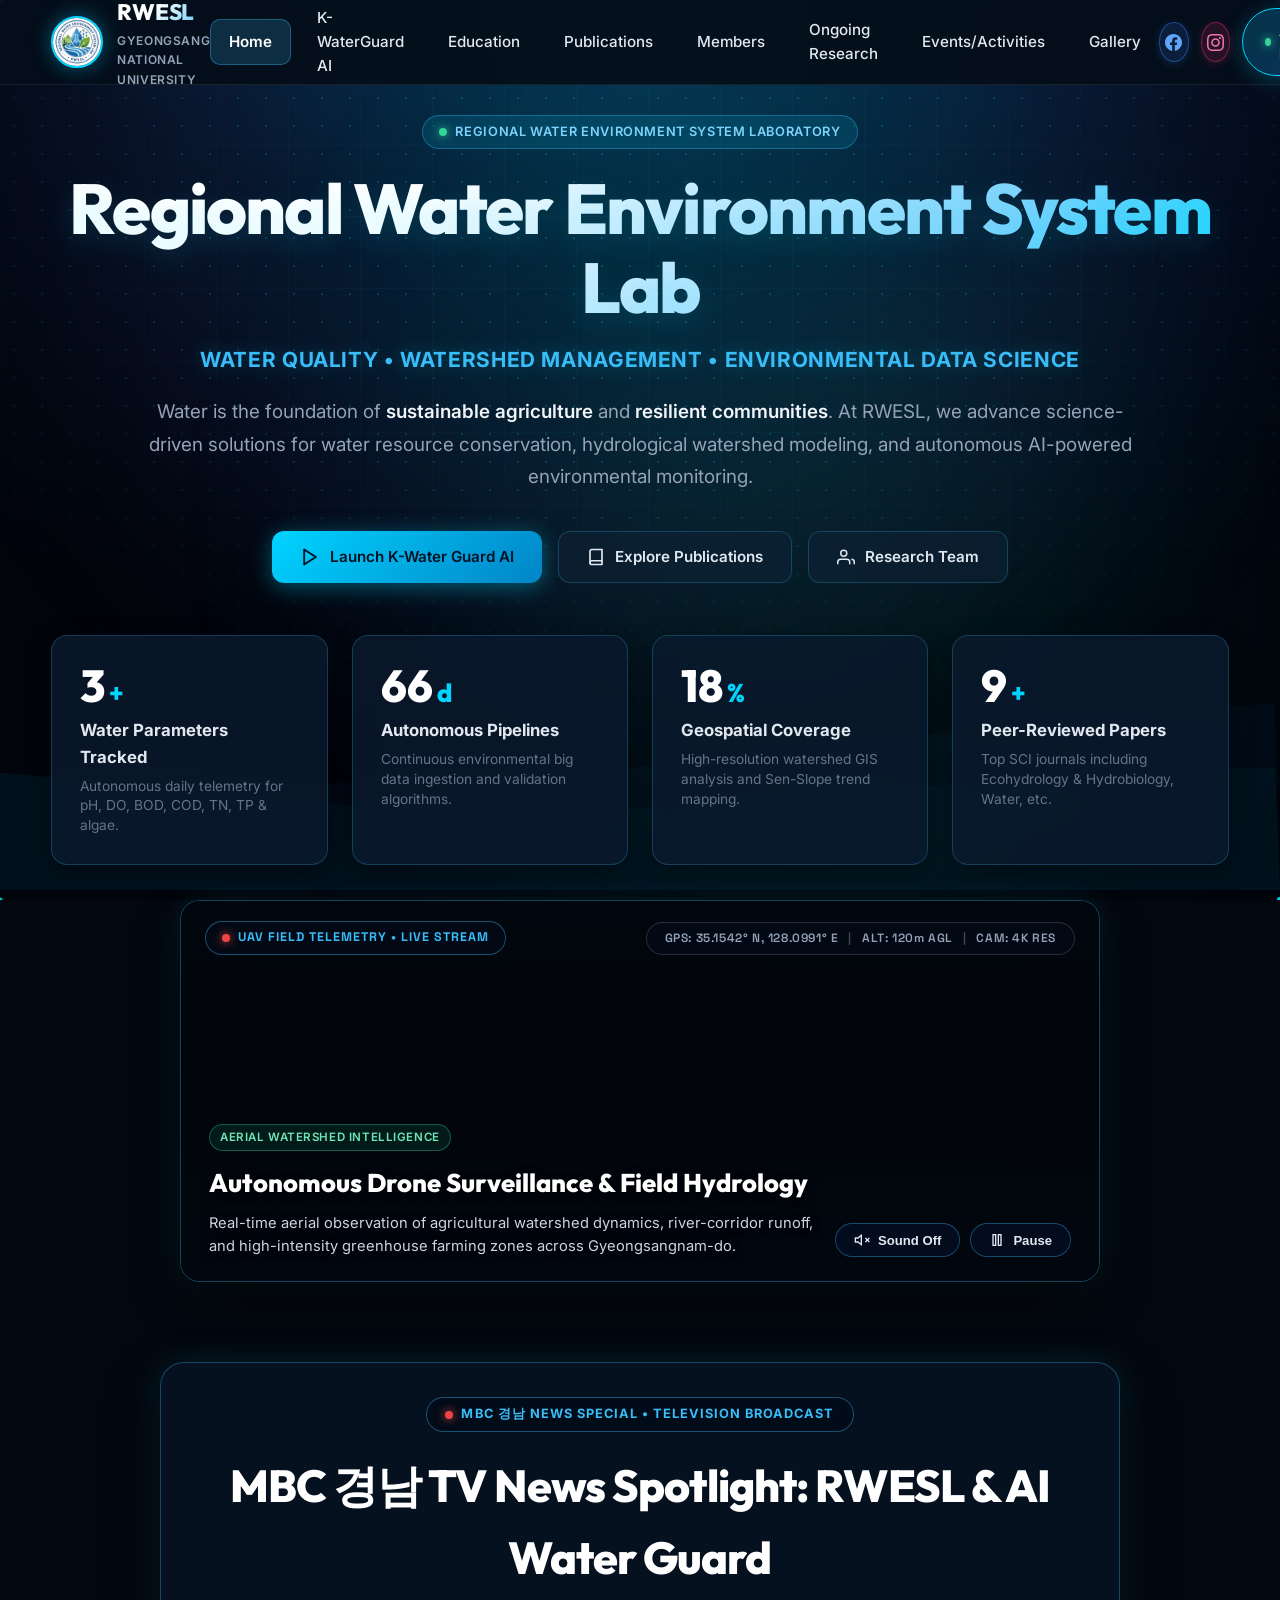
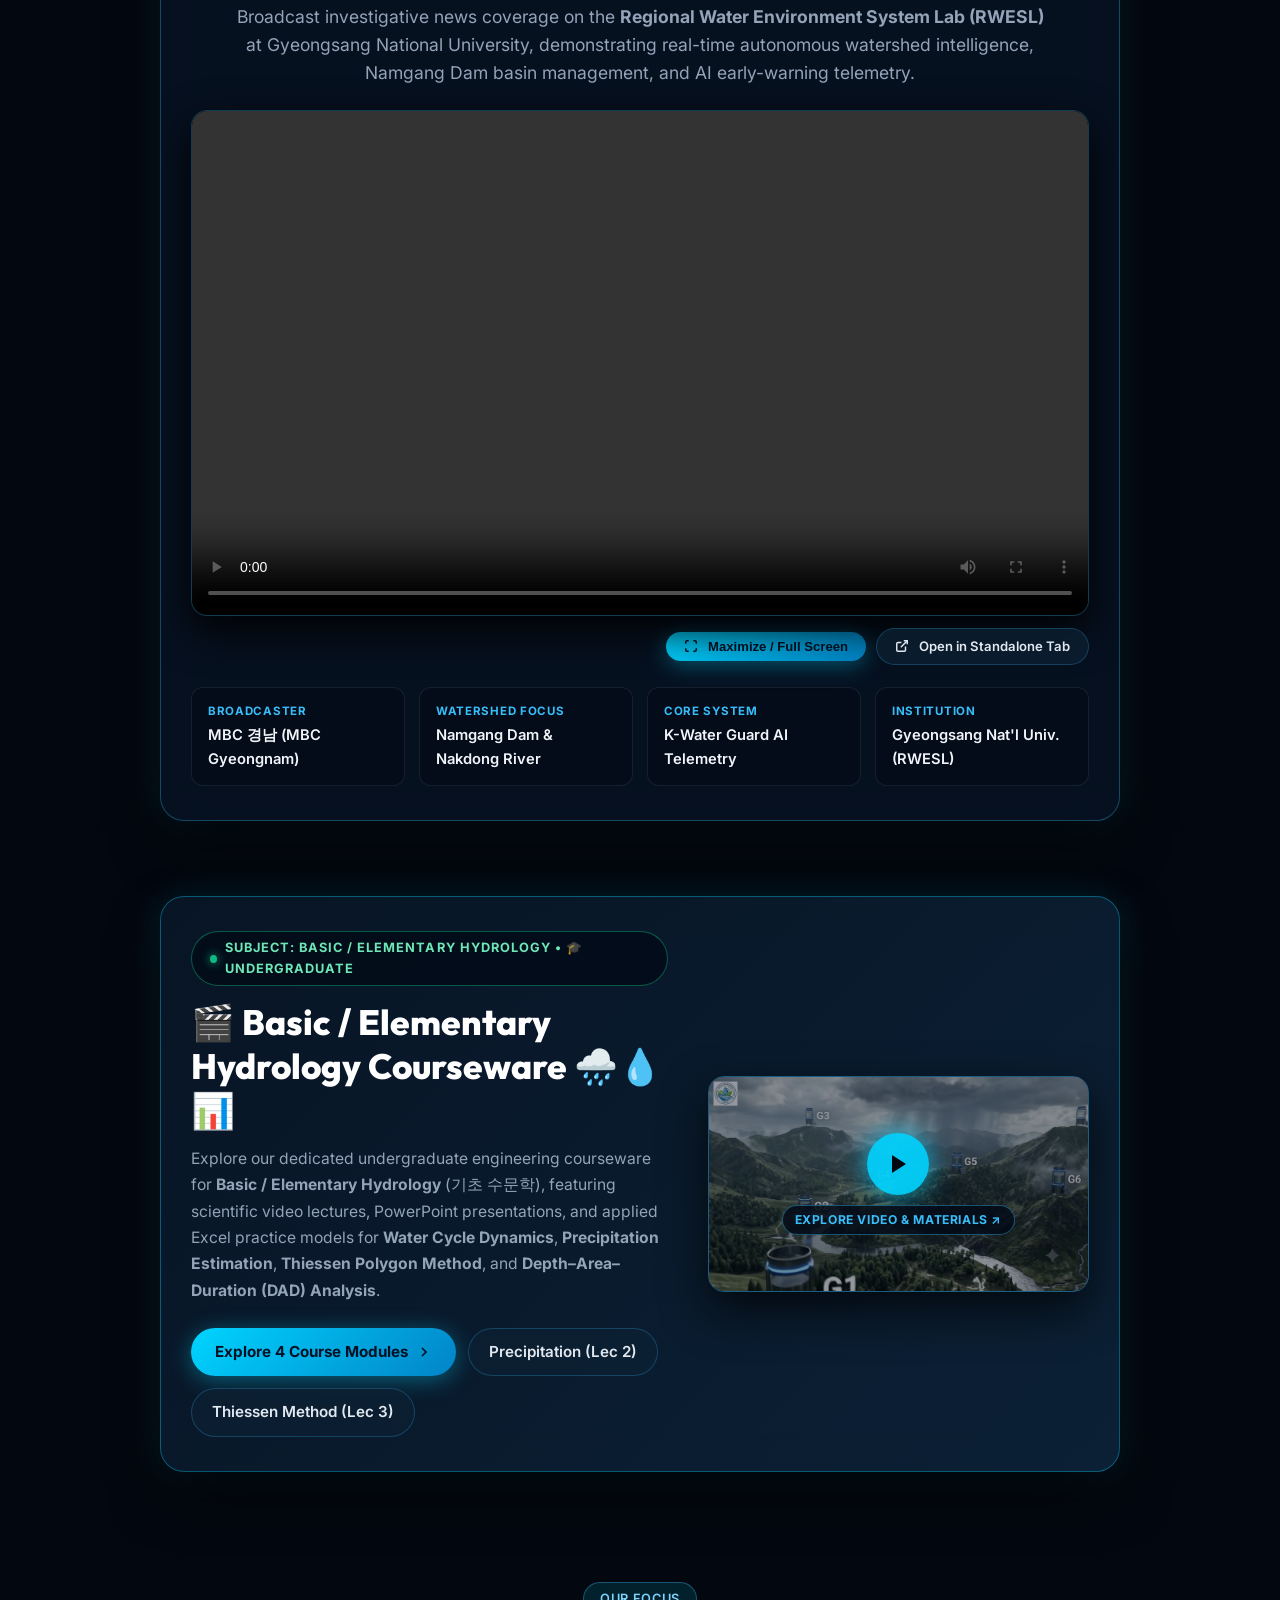
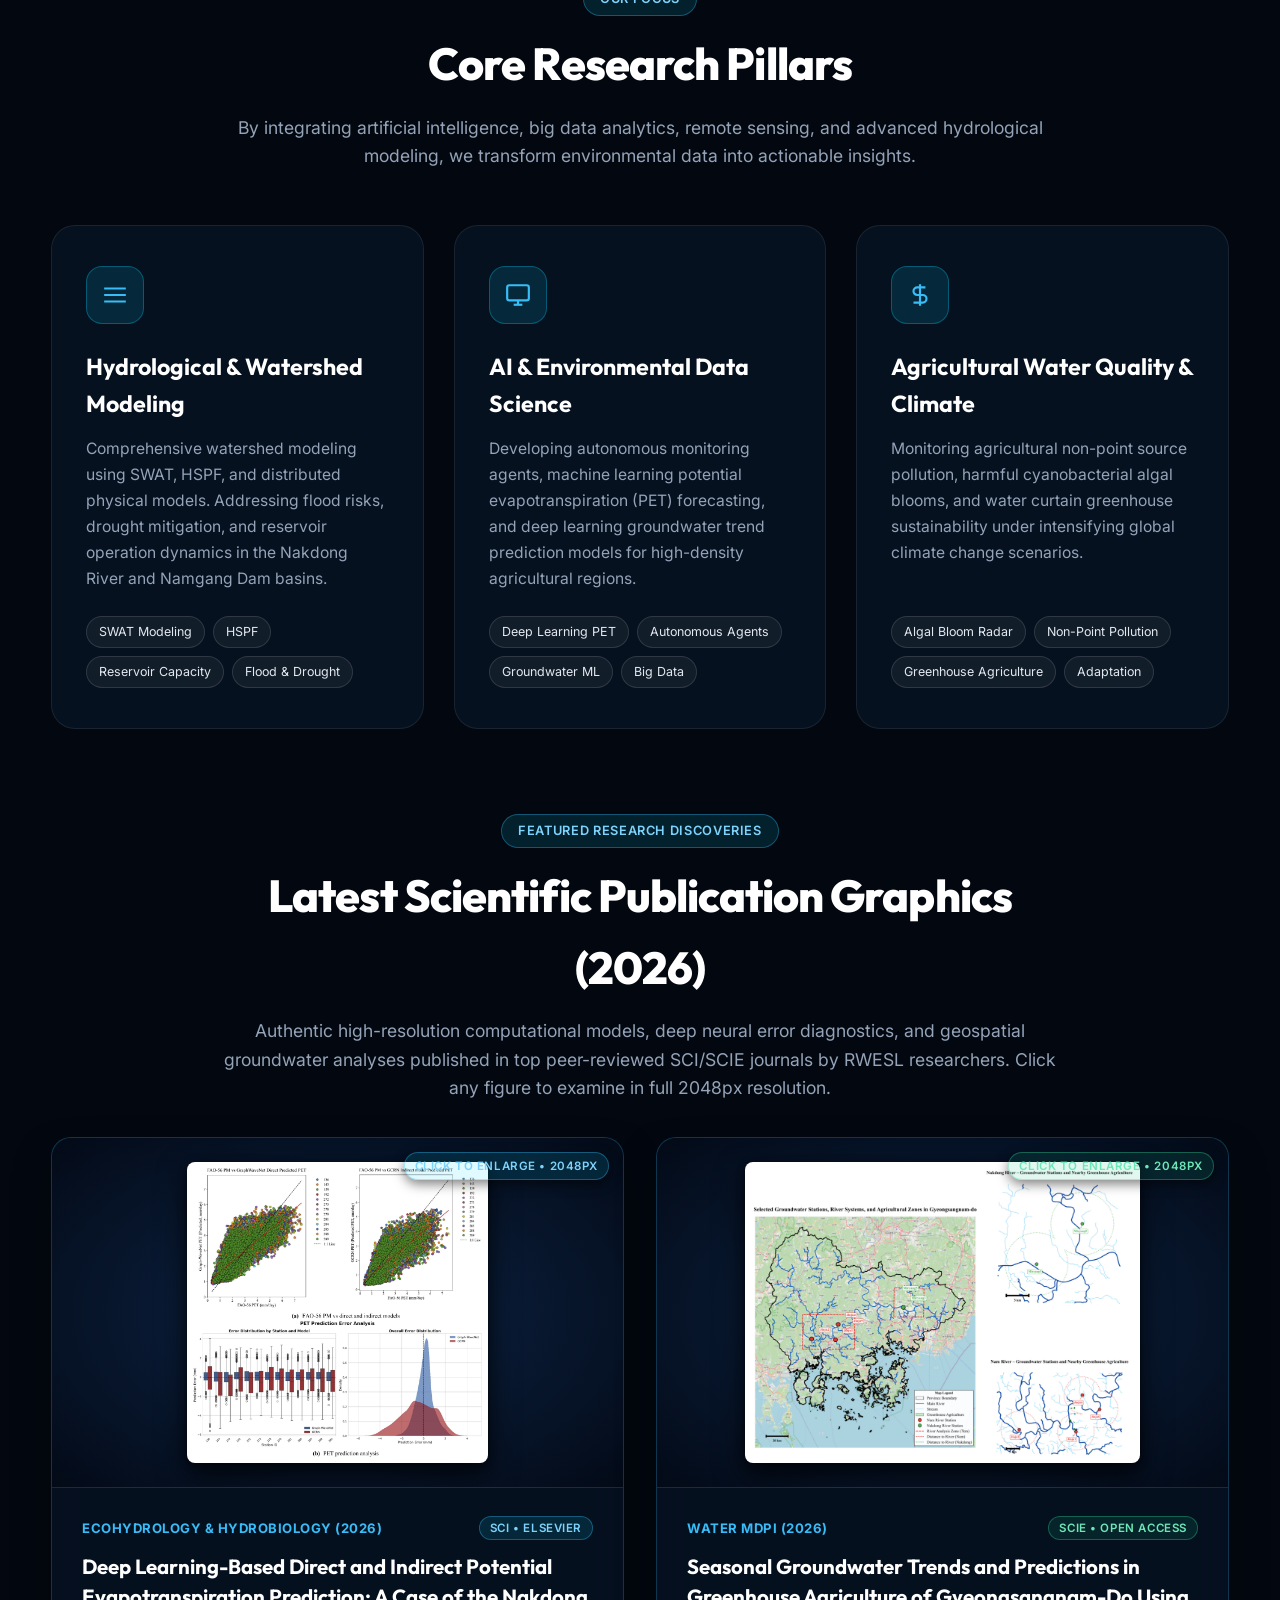
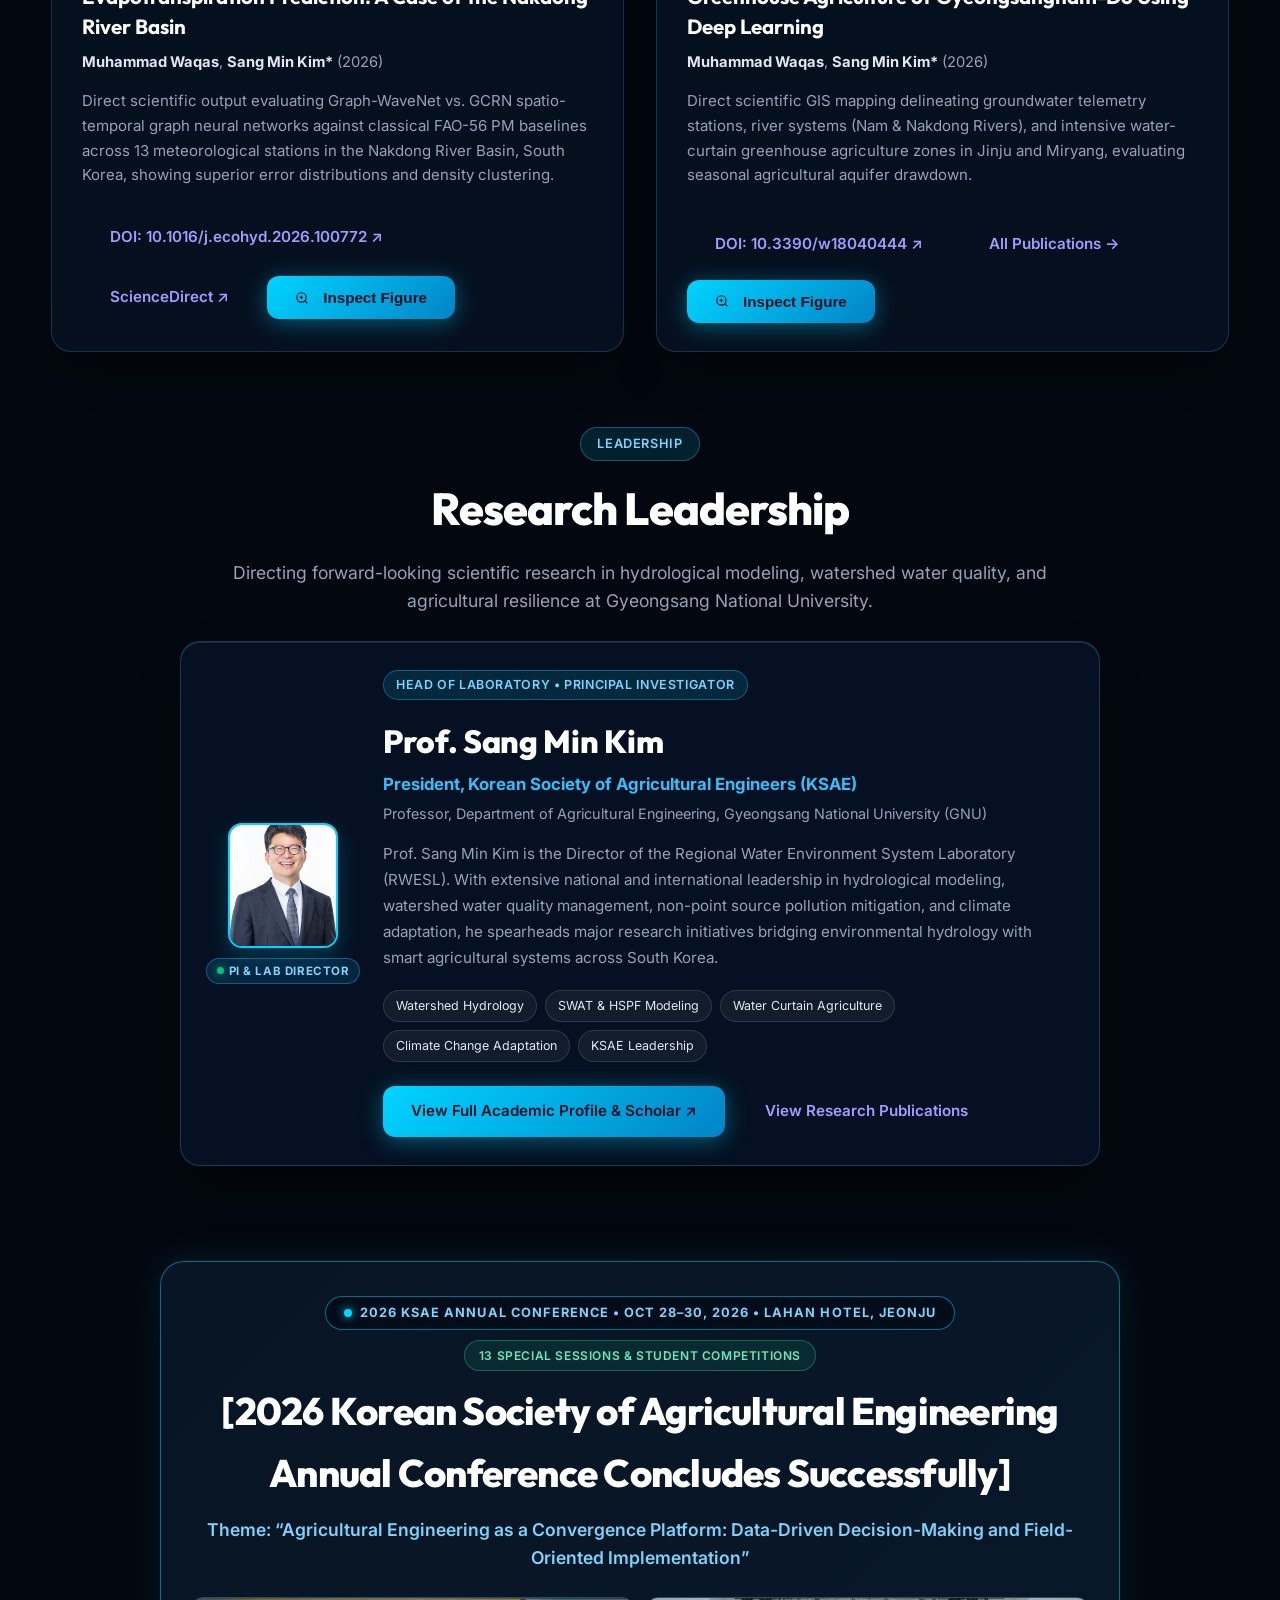
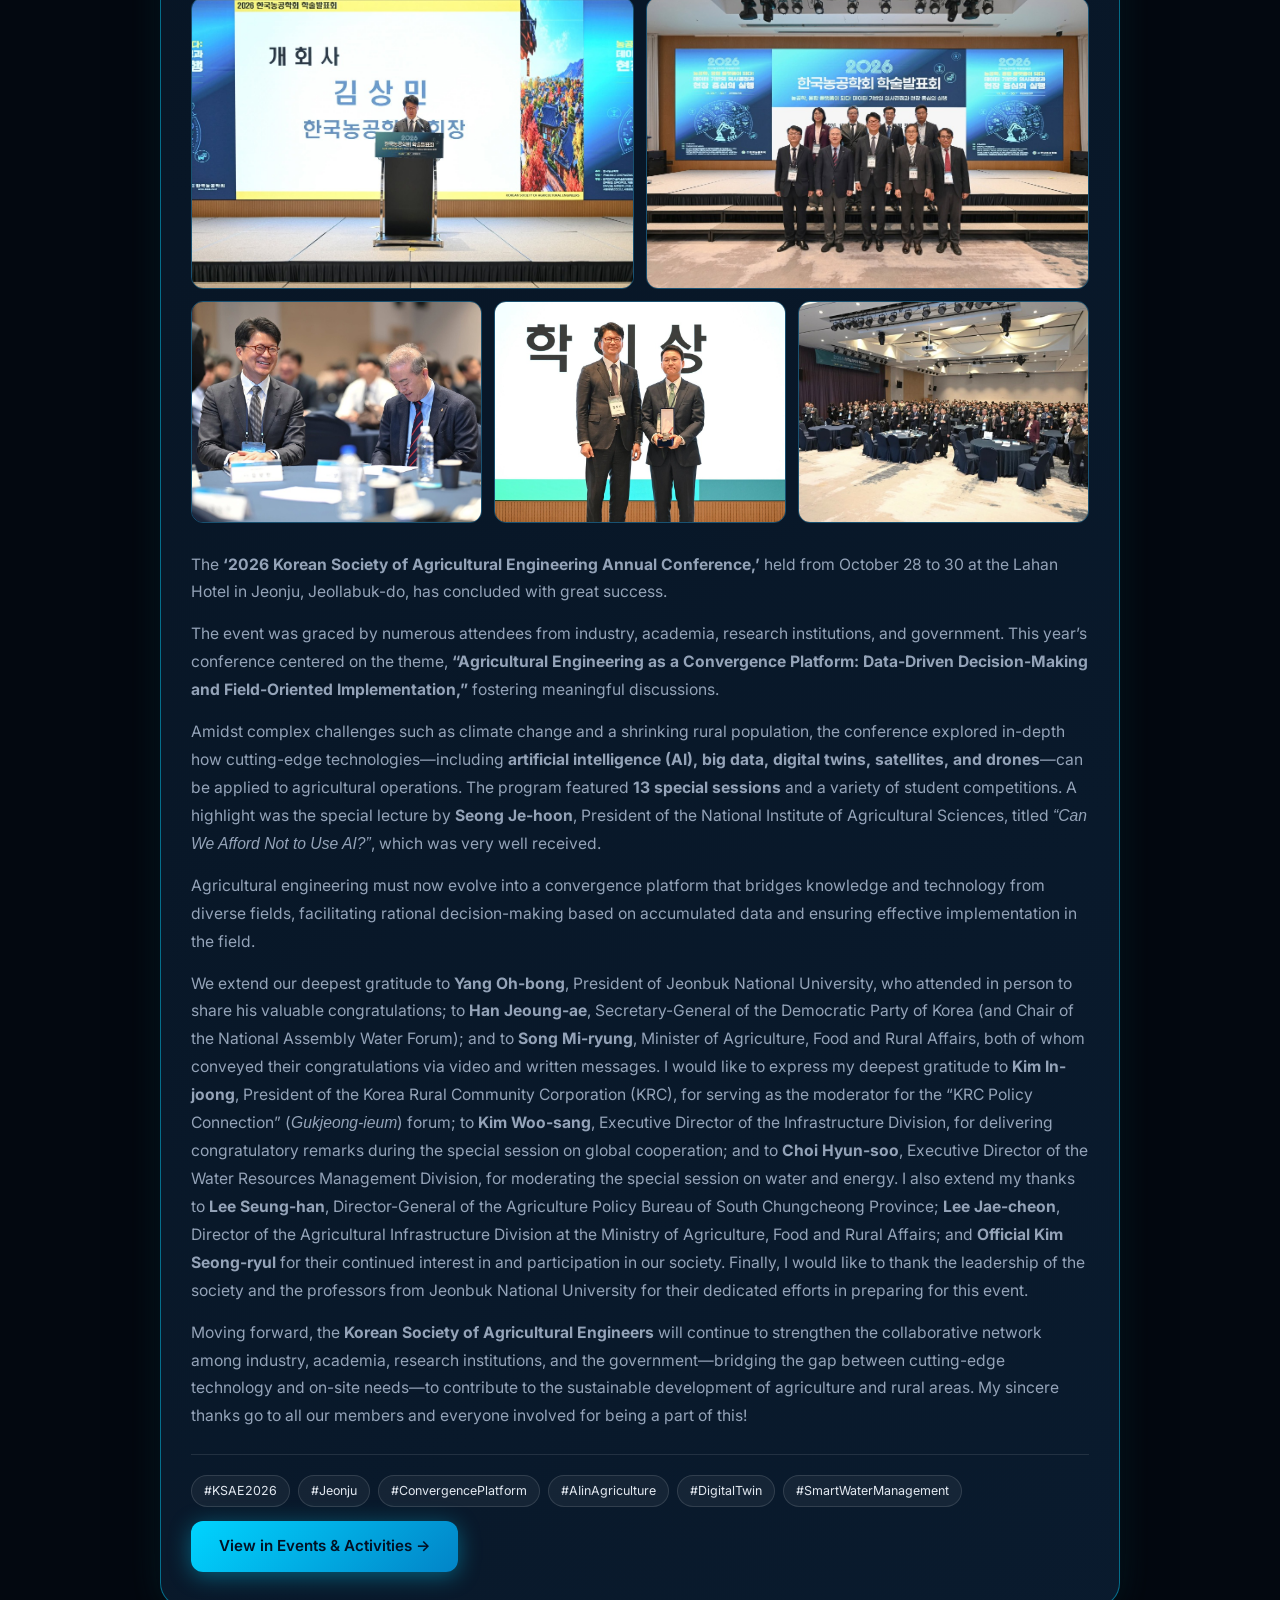
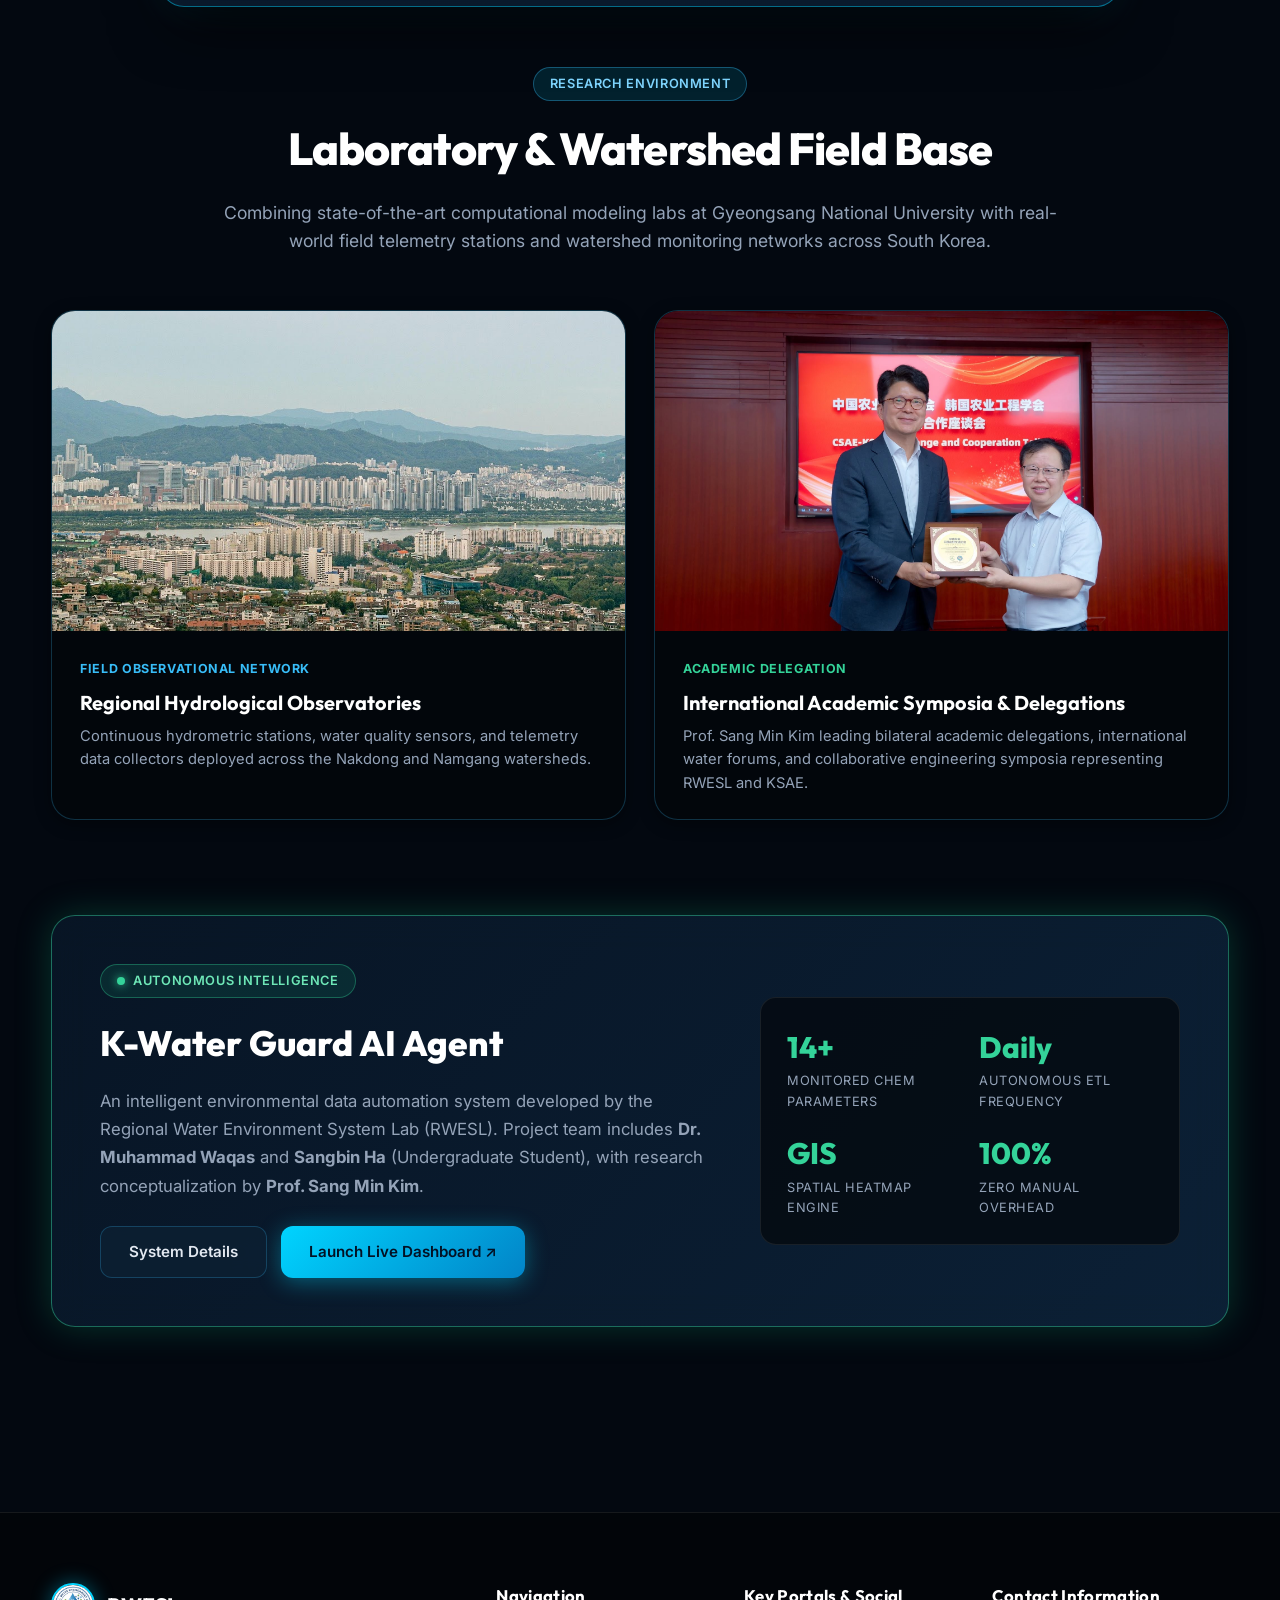
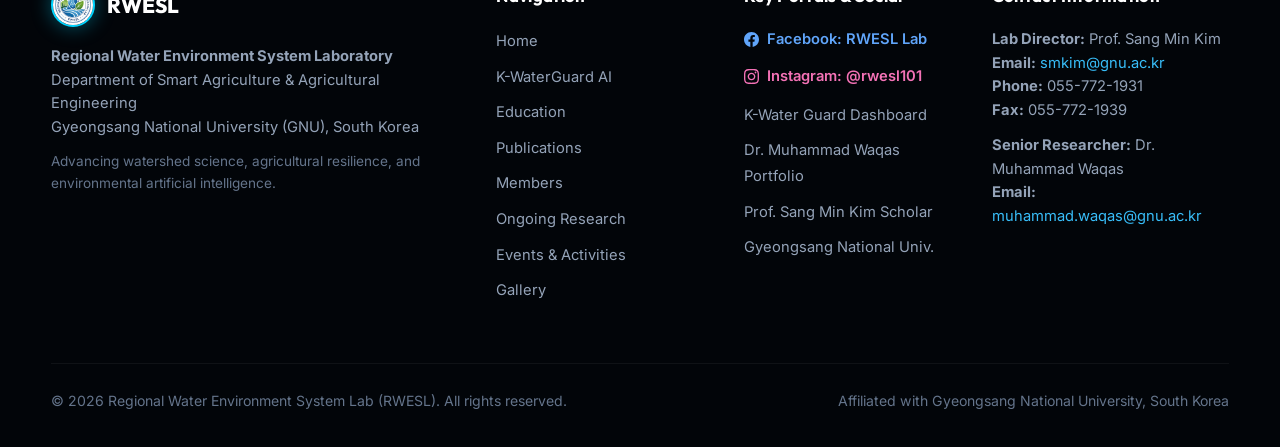
==== commit 0aee2a9c: "feat: add 2026 KSAE Annual Conference spotlight on Home and Events pages" ====
--- a/index.html
+++ b/index.html
@@ -896,6 +896,83 @@
       </div>
     </section>
 
+    <!-- 2026 KSAE Annual Conference Spotlight on Home -->
+    <section class="section-py" id="ksae-2026-conference-spotlight" style="padding-top: 10px; padding-bottom: 50px;">
+      <div class="container">
+        <div class="broadcast-card" style="border-color: rgba(0, 212, 255, 0.45); background: linear-gradient(135deg, rgba(8, 22, 38, 0.95) 0%, rgba(10, 28, 48, 0.95) 100%);">
+          <div class="broadcast-card-header" style="margin-bottom: 24px;">
+            <div style="display: flex; justify-content: center; gap: 10px; flex-wrap: wrap; margin-bottom: 10px;">
+              <div class="broadcast-badge-pill" style="border-color: rgba(0, 212, 255, 0.5); color: #7dd3fc; margin-bottom: 0;">
+                <span class="live-rec-dot" style="background-color: #00d4ff; box-shadow: 0 0 10px #00d4ff;"></span>
+                <span>2026 KSAE ANNUAL CONFERENCE • OCT 28–30, 2026 • LAHAN HOTEL, JEONJU</span>
+              </div>
+              <span class="badge badge-emerald" style="font-size: 0.75rem; padding: 5px 14px;">13 Special Sessions &amp; Student Competitions</span>
+            </div>
+            <h2 class="section-title" style="margin-top: 8px; margin-bottom: 12px; font-size: clamp(1.75rem, 3vw, 2.5rem);">
+              [2026 Korean Society of Agricultural Engineering Annual Conference Concludes Successfully]
+            </h2>
+            <p class="section-subtitle" style="max-width: 960px; margin: 0 auto; color: #7dd3fc; font-weight: 600;">
+              Theme: &ldquo;Agricultural Engineering as a Convergence Platform: Data-Driven Decision-Making and Field-Oriented Implementation&rdquo;
+            </p>
+          </div>
+
+          <!-- 5-Photo Interactive Conference Showcase Grid -->
+          <div style="display: grid; grid-template-columns: repeat(6, 1fr); gap: 12px; margin-bottom: 28px;">
+            <div style="grid-column: span 3; border-radius: 12px; overflow: hidden; border: 1px solid rgba(56, 189, 248, 0.35); cursor: pointer; position: relative;" onclick="openLightbox('assets/images/events/ksae_2026_conf_1_opening.jpg')" title="Click to enlarge">
+              <img src="assets/images/events/ksae_2026_conf_1_opening.jpg" alt="Prof. Sang Min Kim delivering the Opening Address at the 2026 KSAE Annual Conference" style="width: 100%; height: 290px; object-fit: cover; display: block; transition: transform 0.3s ease;">
+            </div>
+            <div style="grid-column: span 3; border-radius: 12px; overflow: hidden; border: 1px solid rgba(56, 189, 248, 0.35); cursor: pointer; position: relative;" onclick="openLightbox('assets/images/events/ksae_2026_conf_2_vip_group.jpg')" title="Click to enlarge">
+              <img src="assets/images/events/ksae_2026_conf_2_vip_group.jpg" alt="Commemorative VIP group photo at the 2026 KSAE Annual Conference" style="width: 100%; height: 290px; object-fit: cover; display: block; transition: transform 0.3s ease;">
+            </div>
+            <div style="grid-column: span 2; border-radius: 12px; overflow: hidden; border: 1px solid rgba(56, 189, 248, 0.35); cursor: pointer; position: relative;" onclick="openLightbox('assets/images/events/ksae_2026_conf_3_vip_table.jpg')" title="Click to enlarge">
+              <img src="assets/images/events/ksae_2026_conf_3_vip_table.jpg" alt="Prof. Sang Min Kim and Jeonbuk National University President Yang Oh-bong" style="width: 100%; height: 220px; object-fit: cover; display: block; transition: transform 0.3s ease;">
+            </div>
+            <div style="grid-column: span 2; border-radius: 12px; overflow: hidden; border: 1px solid rgba(56, 189, 248, 0.35); cursor: pointer; position: relative;" onclick="openLightbox('assets/images/events/ksae_2026_conf_4_award.jpg')" title="Click to enlarge">
+              <img src="assets/images/events/ksae_2026_conf_4_award.jpg" alt="Prof. Sang Min Kim presenting the KSAE Society Award" style="width: 100%; height: 220px; object-fit: cover; display: block; transition: transform 0.3s ease;">
+            </div>
+            <div style="grid-column: span 2; border-radius: 12px; overflow: hidden; border: 1px solid rgba(56, 189, 248, 0.35); cursor: pointer; position: relative;" onclick="openLightbox('assets/images/events/ksae_2026_conf_5_hall.jpg')" title="Click to enlarge">
+              <img src="assets/images/events/ksae_2026_conf_5_hall.jpg" alt="Conference Hall at Lahan Hotel in Jeonju" style="width: 100%; height: 220px; object-fit: cover; display: block; transition: transform 0.3s ease;">
+            </div>
+          </div>
+
+          <div style="color: var(--text-muted); font-size: 0.98rem; line-height: 1.78; display: flex; flex-direction: column; gap: 14px; margin-bottom: 24px;">
+            <p>
+              The <strong>&lsquo;2026 Korean Society of Agricultural Engineering Annual Conference,&rsquo;</strong> held from October 28 to 30 at the Lahan Hotel in Jeonju, Jeollabuk-do, has concluded with great success.
+            </p>
+            <p>
+              The event was graced by numerous attendees from industry, academia, research institutions, and government. This year&rsquo;s conference centered on the theme, <strong>&ldquo;Agricultural Engineering as a Convergence Platform: Data-Driven Decision-Making and Field-Oriented Implementation,&rdquo;</strong> fostering meaningful discussions.
+            </p>
+            <p>
+              Amidst complex challenges such as climate change and a shrinking rural population, the conference explored in-depth how cutting-edge technologies—including <strong>artificial intelligence (AI), big data, digital twins, satellites, and drones</strong>—can be applied to agricultural operations. The program featured <strong>13 special sessions</strong> and a variety of student competitions. A highlight was the special lecture by <strong>Seong Je-hoon</strong>, President of the National Institute of Agricultural Sciences, titled <em>&ldquo;Can We Afford Not to Use AI?&rdquo;</em>, which was very well received.
+            </p>
+            <p>
+              Agricultural engineering must now evolve into a convergence platform that bridges knowledge and technology from diverse fields, facilitating rational decision-making based on accumulated data and ensuring effective implementation in the field.
+            </p>
+            <p>
+              We extend our deepest gratitude to <strong>Yang Oh-bong</strong>, President of Jeonbuk National University, who attended in person to share his valuable congratulations; to <strong>Han Jeoung-ae</strong>, Secretary-General of the Democratic Party of Korea (and Chair of the National Assembly Water Forum); and to <strong>Song Mi-ryung</strong>, Minister of Agriculture, Food and Rural Affairs, both of whom conveyed their congratulations via video and written messages. I would like to express my deepest gratitude to <strong>Kim In-joong</strong>, President of the Korea Rural Community Corporation (KRC), for serving as the moderator for the &ldquo;KRC Policy Connection&rdquo; (<em>Gukjeong-ieum</em>) forum; to <strong>Kim Woo-sang</strong>, Executive Director of the Infrastructure Division, for delivering congratulatory remarks during the special session on global cooperation; and to <strong>Choi Hyun-soo</strong>, Executive Director of the Water Resources Management Division, for moderating the special session on water and energy. I also extend my thanks to <strong>Lee Seung-han</strong>, Director-General of the Agriculture Policy Bureau of South Chungcheong Province; <strong>Lee Jae-cheon</strong>, Director of the Agricultural Infrastructure Division at the Ministry of Agriculture, Food and Rural Affairs; and <strong>Official Kim Seong-ryul</strong> for their continued interest in and participation in our society. Finally, I would like to thank the leadership of the society and the professors from Jeonbuk National University for their dedicated efforts in preparing for this event.
+            </p>
+            <p>
+              Moving forward, the <strong>Korean Society of Agricultural Engineers</strong> will continue to strengthen the collaborative network among industry, academia, research institutions, and the government—bridging the gap between cutting-edge technology and on-site needs—to contribute to the sustainable development of agriculture and rural areas. My sincere thanks go to all our members and everyone involved for being a part of this!
+            </p>
+          </div>
+
+          <div style="display: flex; justify-content: space-between; align-items: center; flex-wrap: wrap; gap: 14px; border-top: 1px solid rgba(255, 255, 255, 0.1); padding-top: 20px;">
+            <div style="display: flex; flex-wrap: wrap; gap: 8px;">
+              <span class="pillar-tag">#KSAE2026</span>
+              <span class="pillar-tag">#Jeonju</span>
+              <span class="pillar-tag">#ConvergencePlatform</span>
+              <span class="pillar-tag">#AIinAgriculture</span>
+              <span class="pillar-tag">#DigitalTwin</span>
+              <span class="pillar-tag">#SmartWaterManagement</span>
+            </div>
+            <a href="events.html#ksae-2026-annual-conference" class="btn btn-sm btn-primary">
+              View in Events &amp; Activities &rarr;
+            </a>
+          </div>
+        </div>
+      </div>
+    </section>
+
     <!-- Field Facilities & Lab Research Base -->
     <section class="section-py" style="padding-top: 10px;">
       <div class="container">
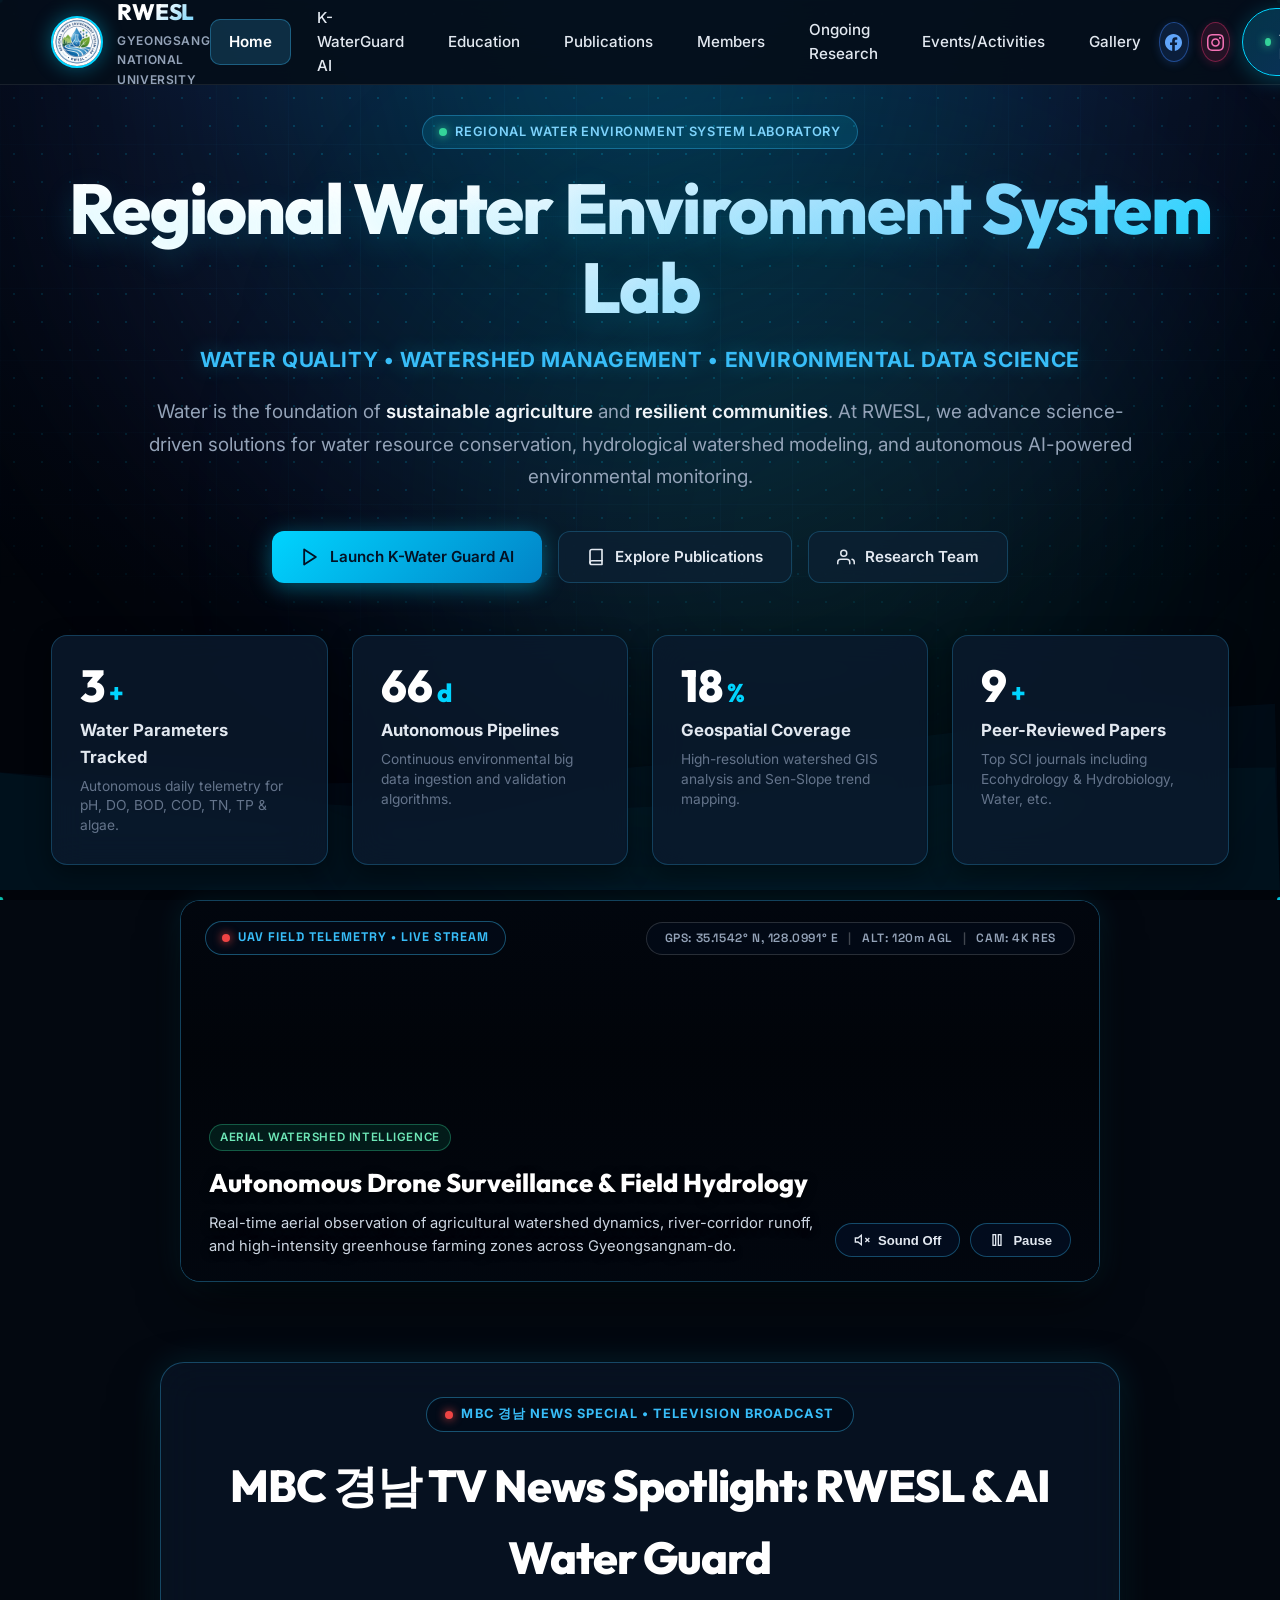
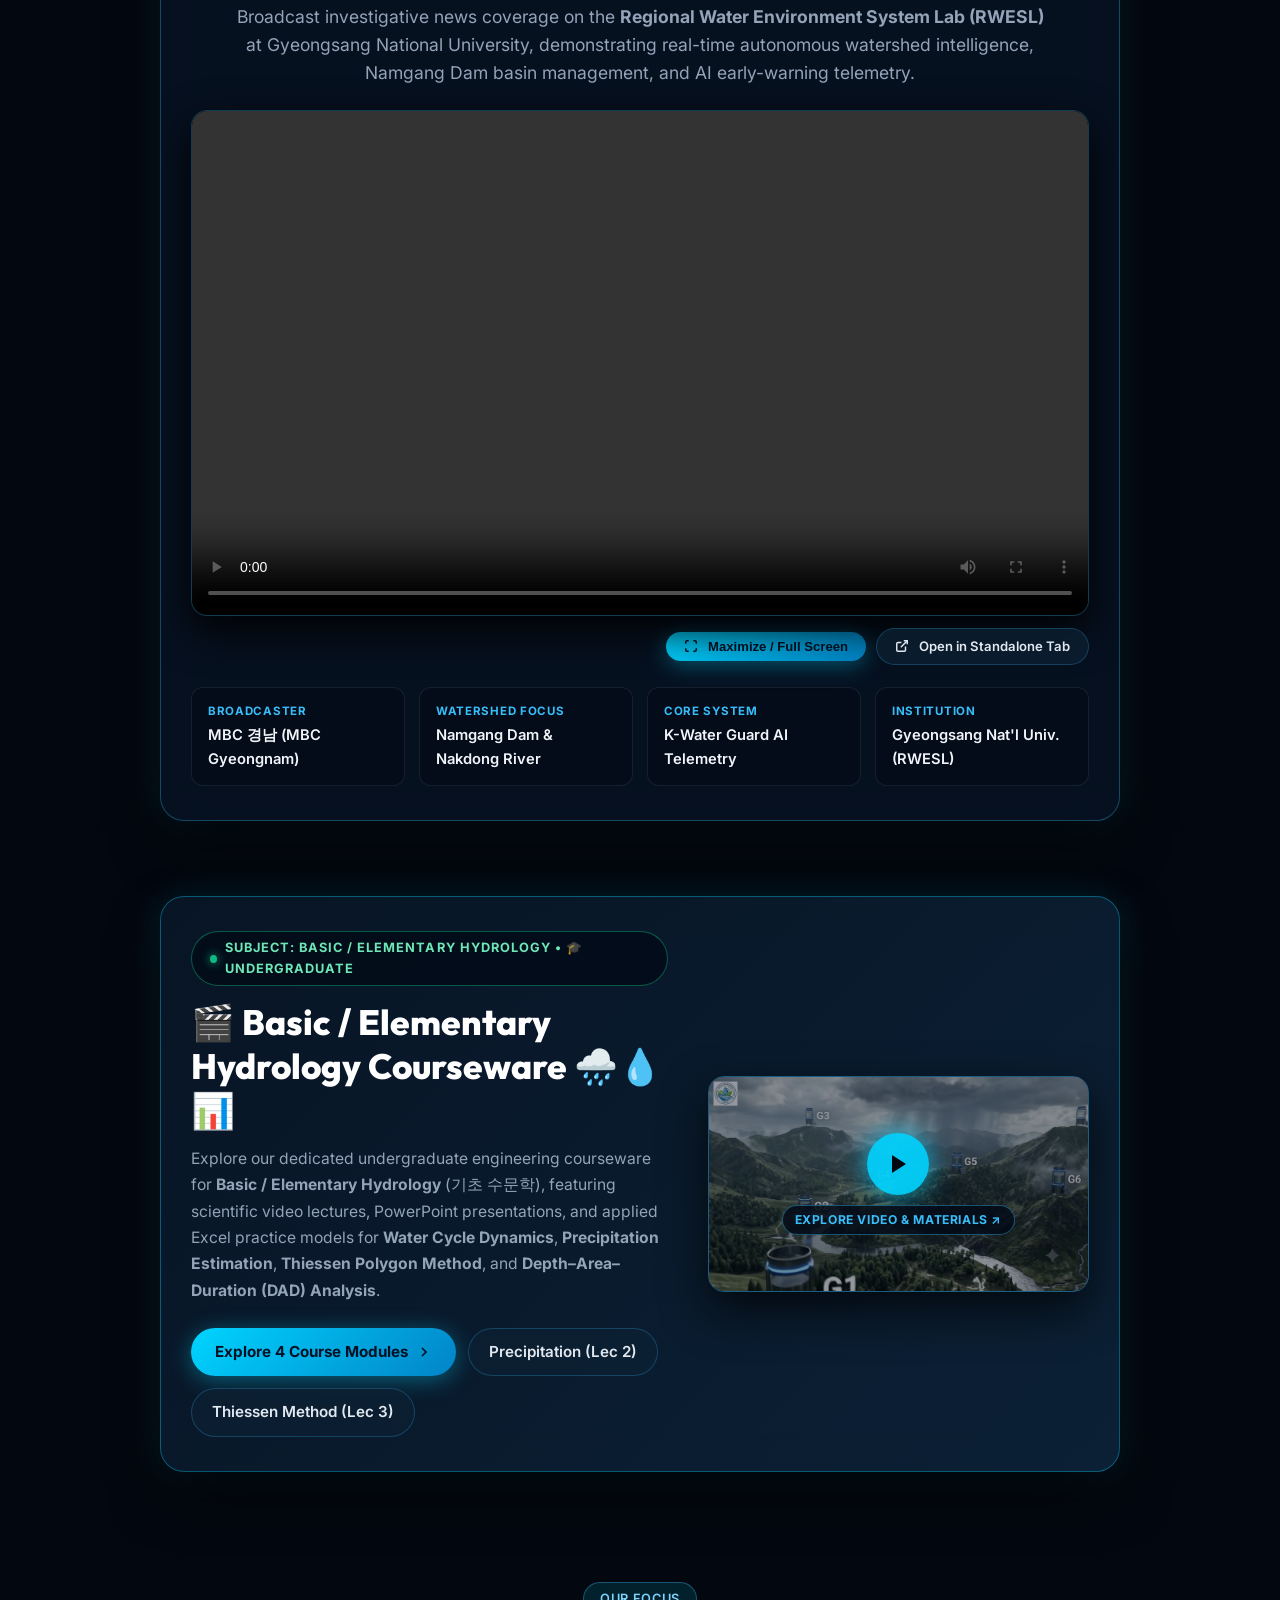
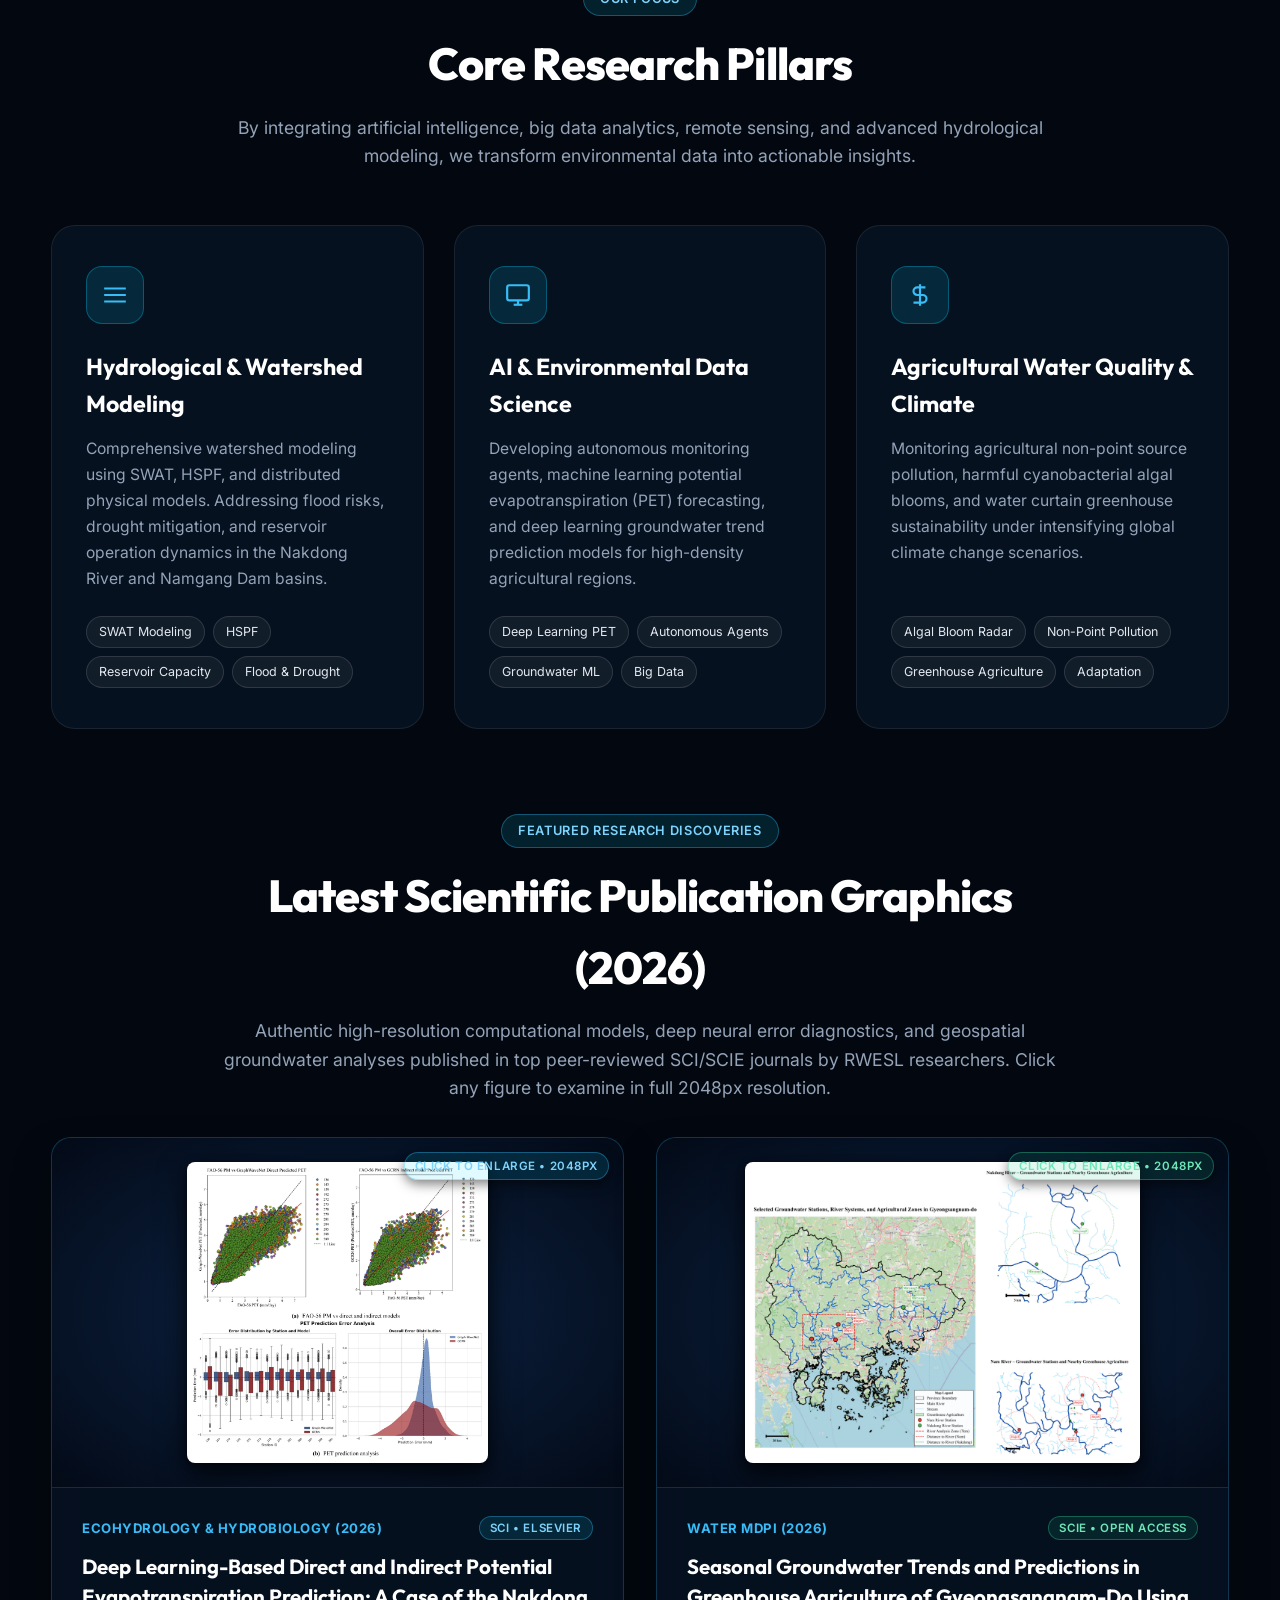
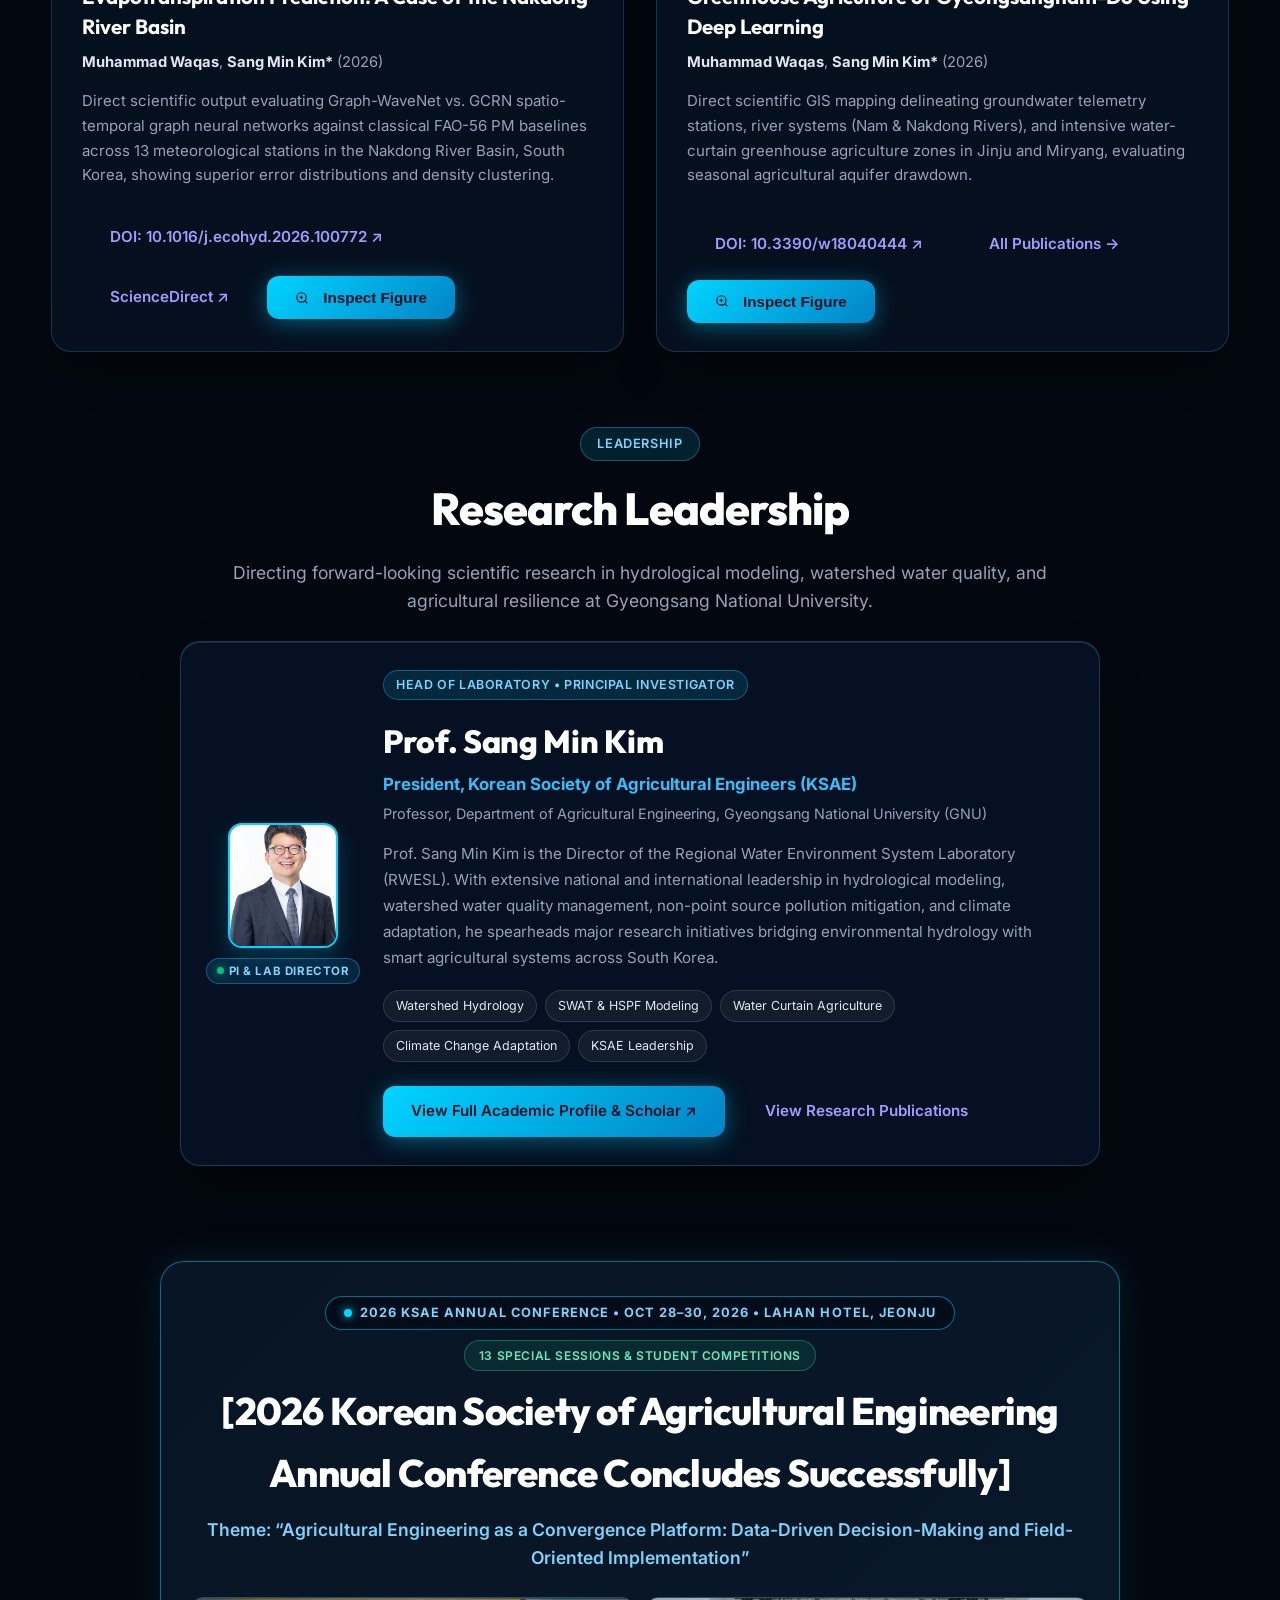
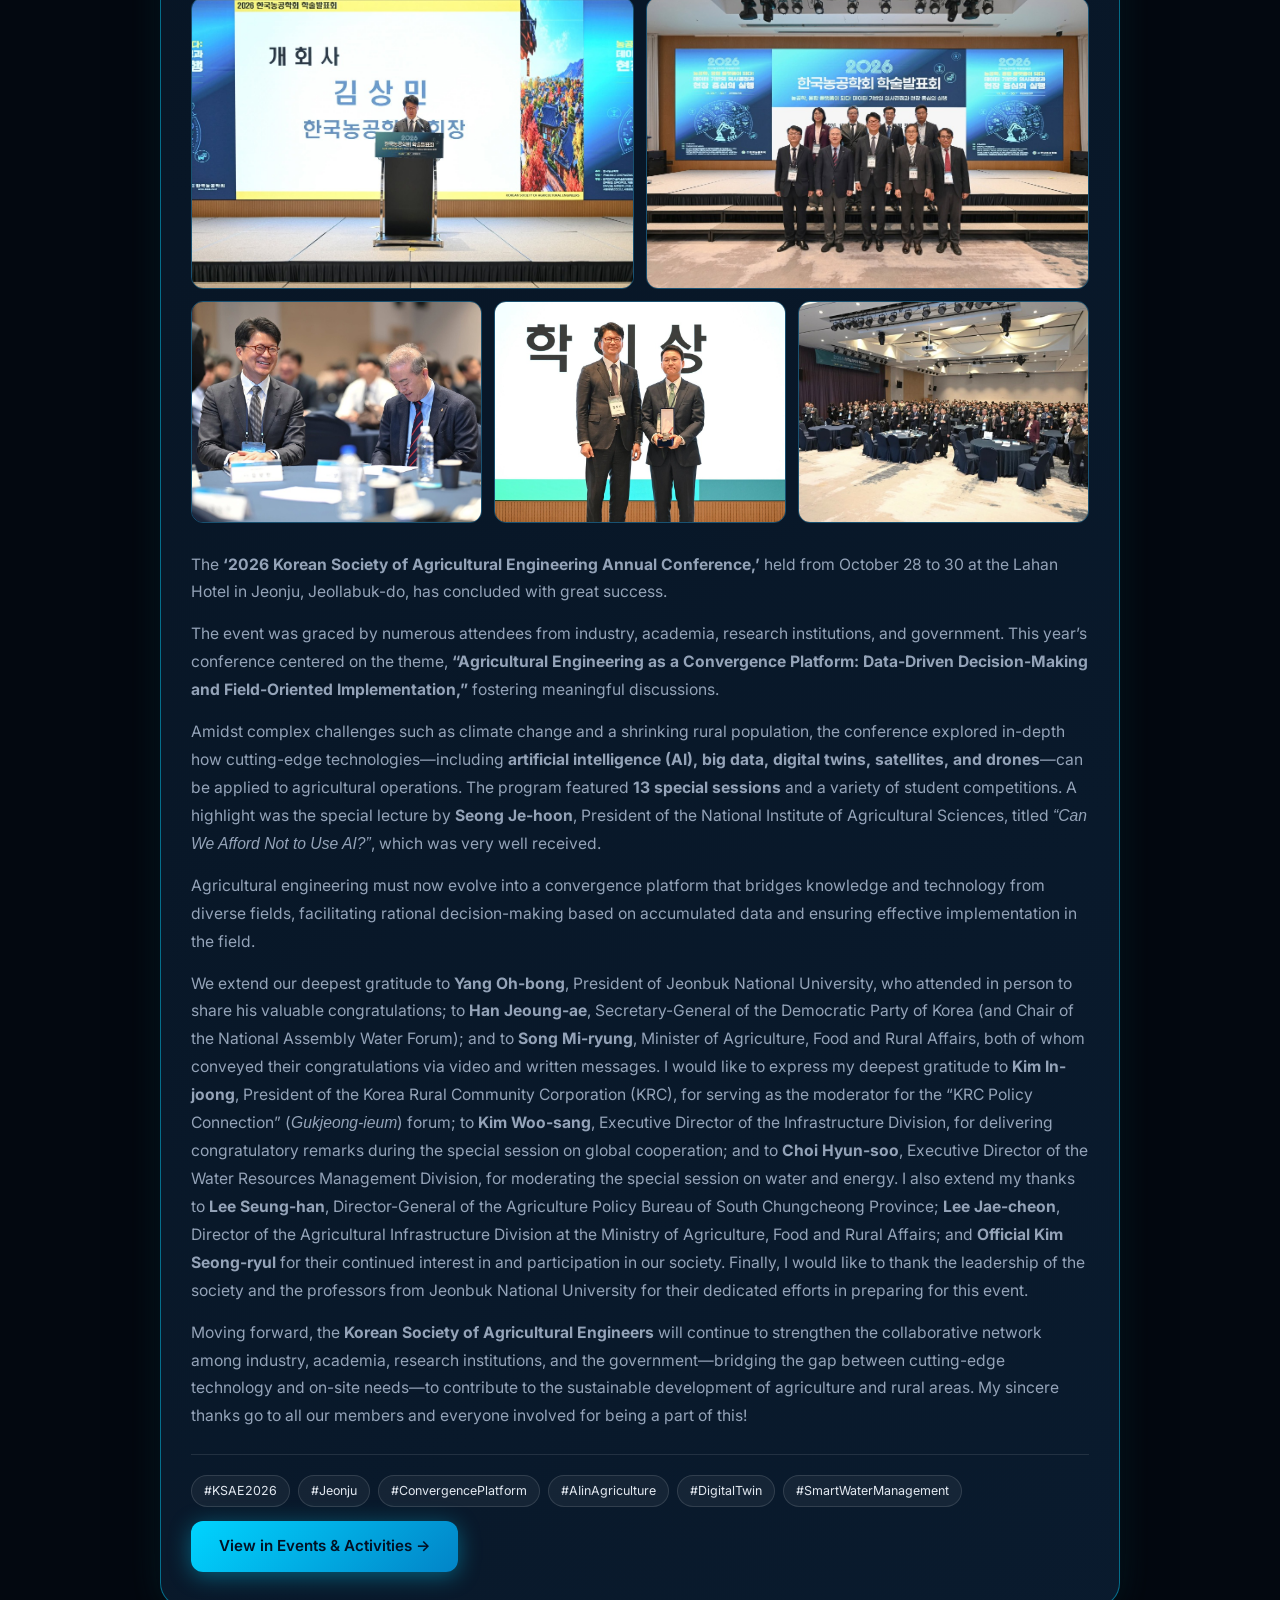
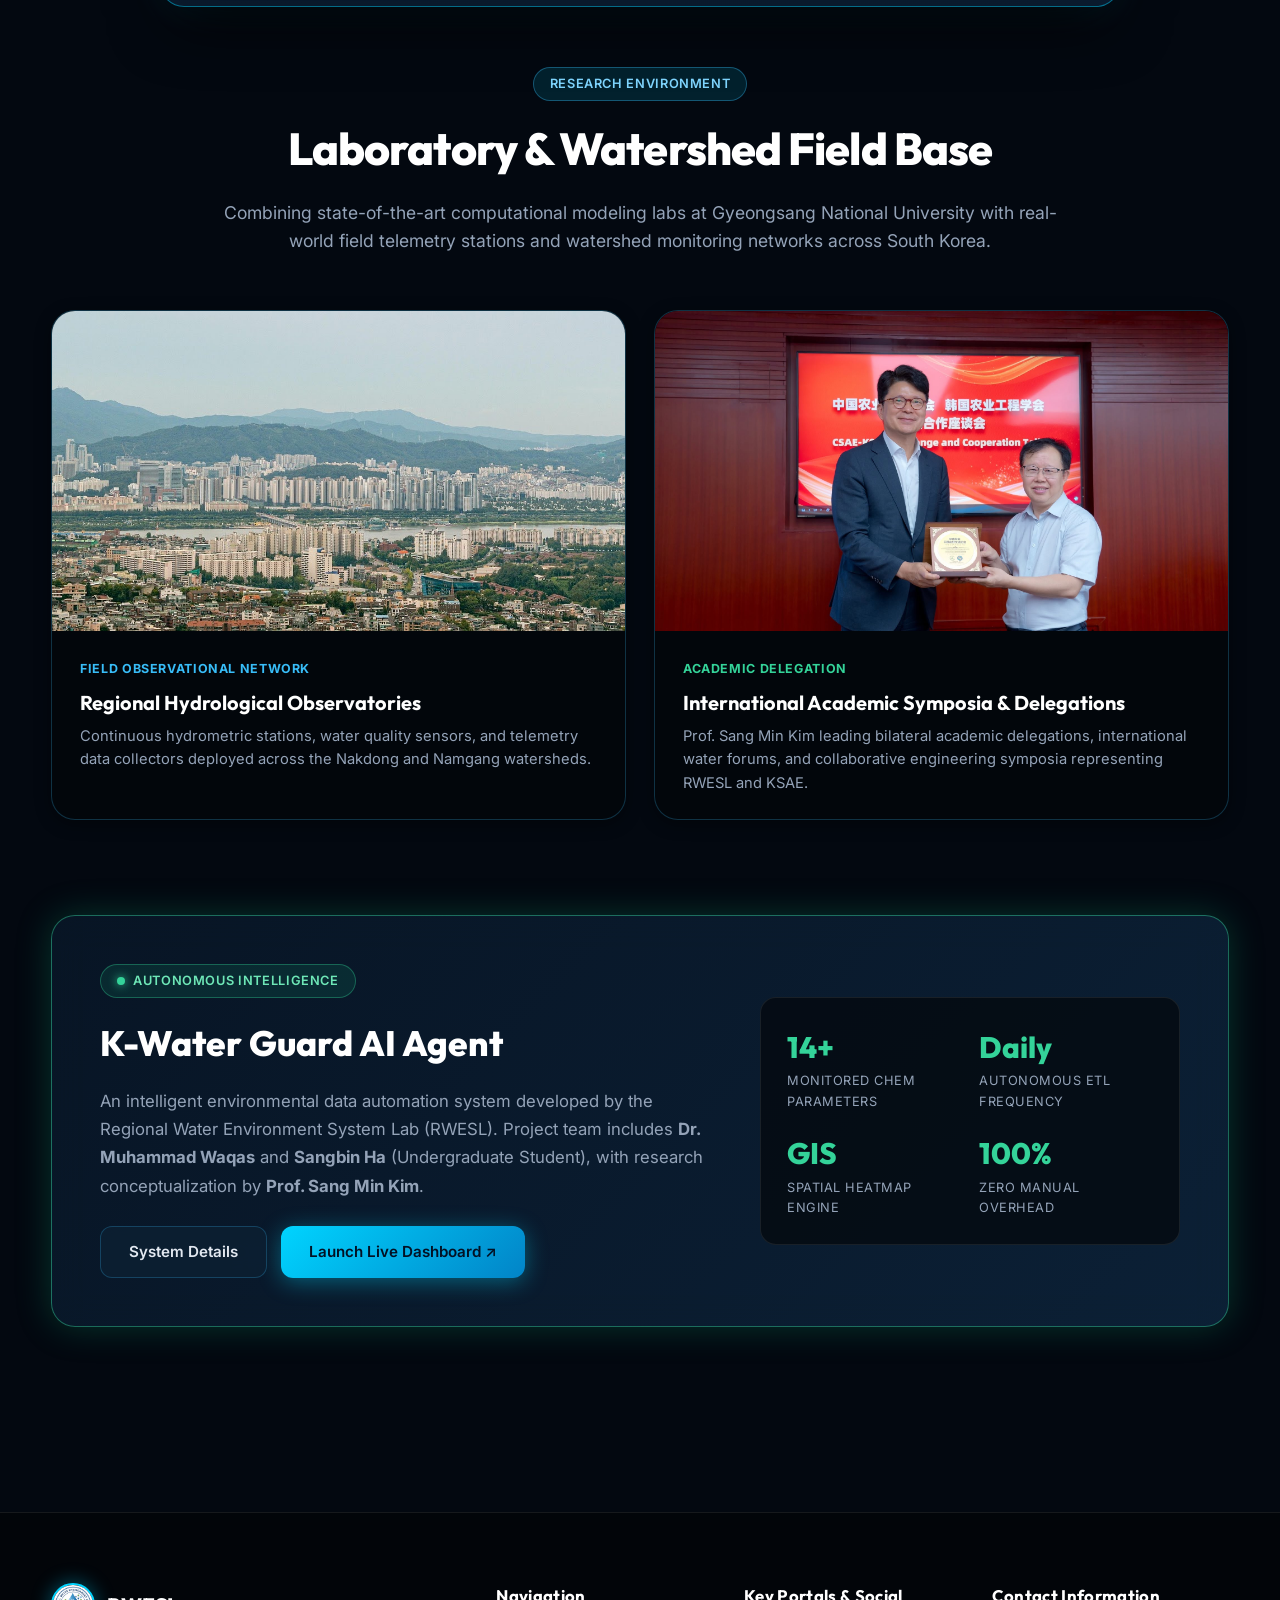
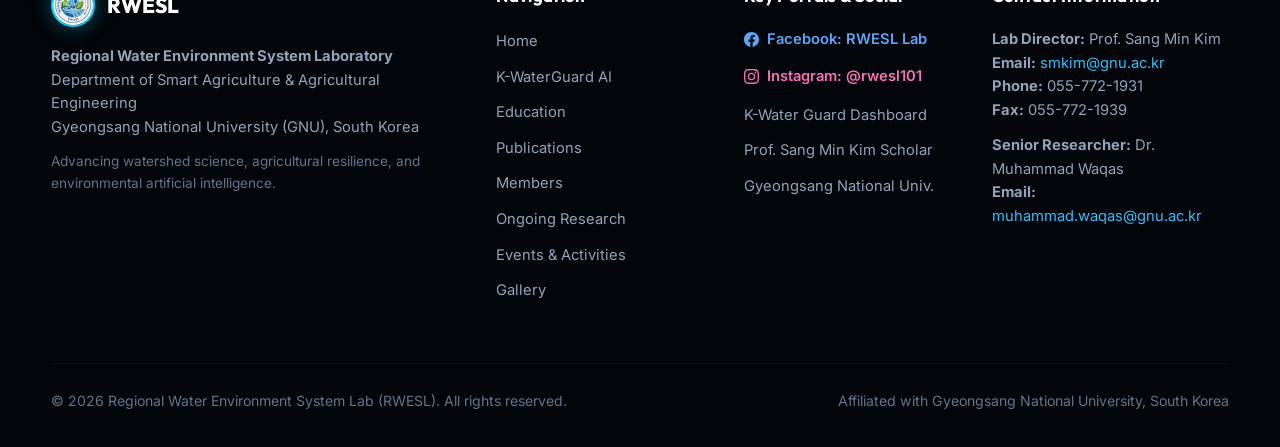
==== commit dbf38365: "Remove Dr. Muhammad Waqas portfolio links" ====
--- a/index.html
+++ b/index.html
@@ -1099,7 +1099,6 @@
               Instagram: @rwesl101
             </a></li>
             <li><a href="https://muhammadwaqas07171991-tech.github.io/k-waterguard-dashboard/" target="_blank">K-Water Guard Dashboard</a></li>
-            <li><a href="https://muhammadwaqas07171991-tech.github.io/muhammad-waqas-portfolio/" target="_blank">Dr. Muhammad Waqas Portfolio</a></li>
             <li><a href="https://scholar.google.com/citations?hl=en&user=FlIcy9gAAAAJ" target="_blank">Prof. Sang Min Kim Scholar</a></li>
             <li><a href="https://www.gnu.ac.kr" target="_blank">Gyeongsang National Univ.</a></li>
           </ul>
